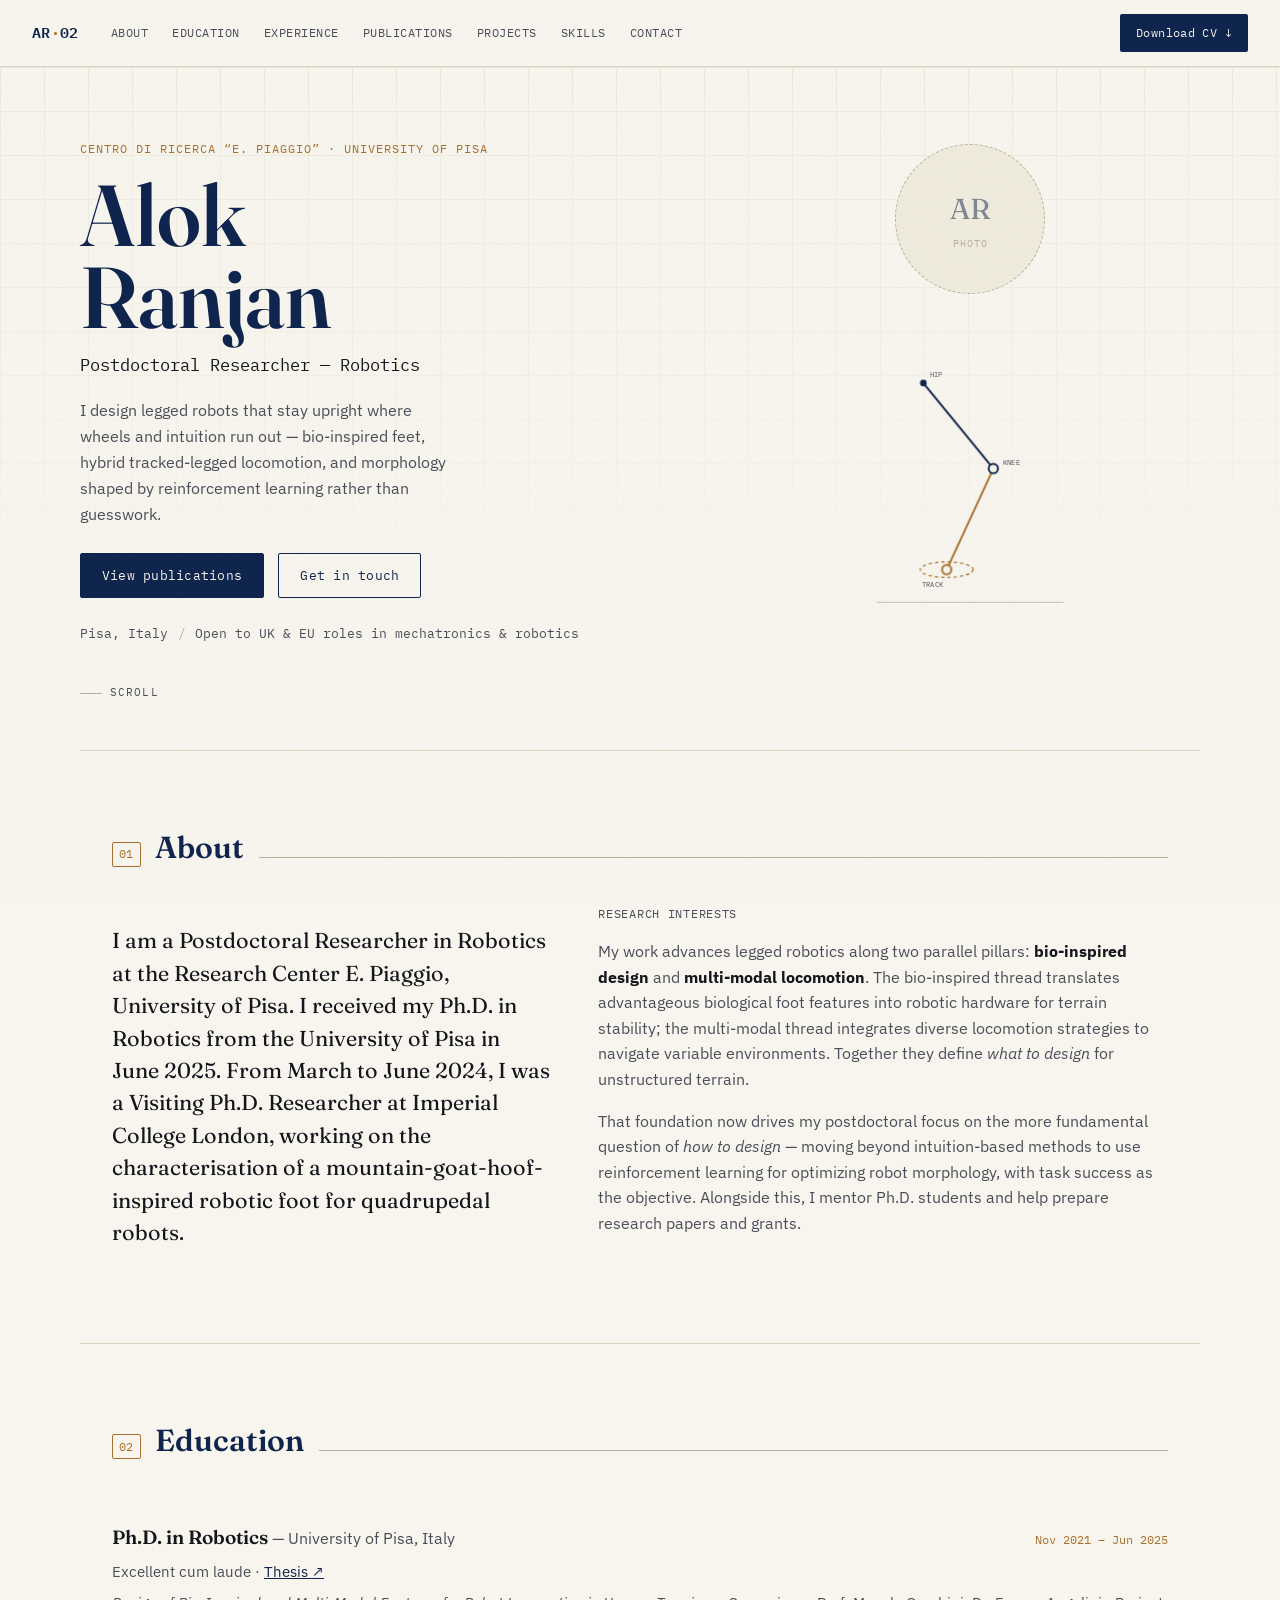
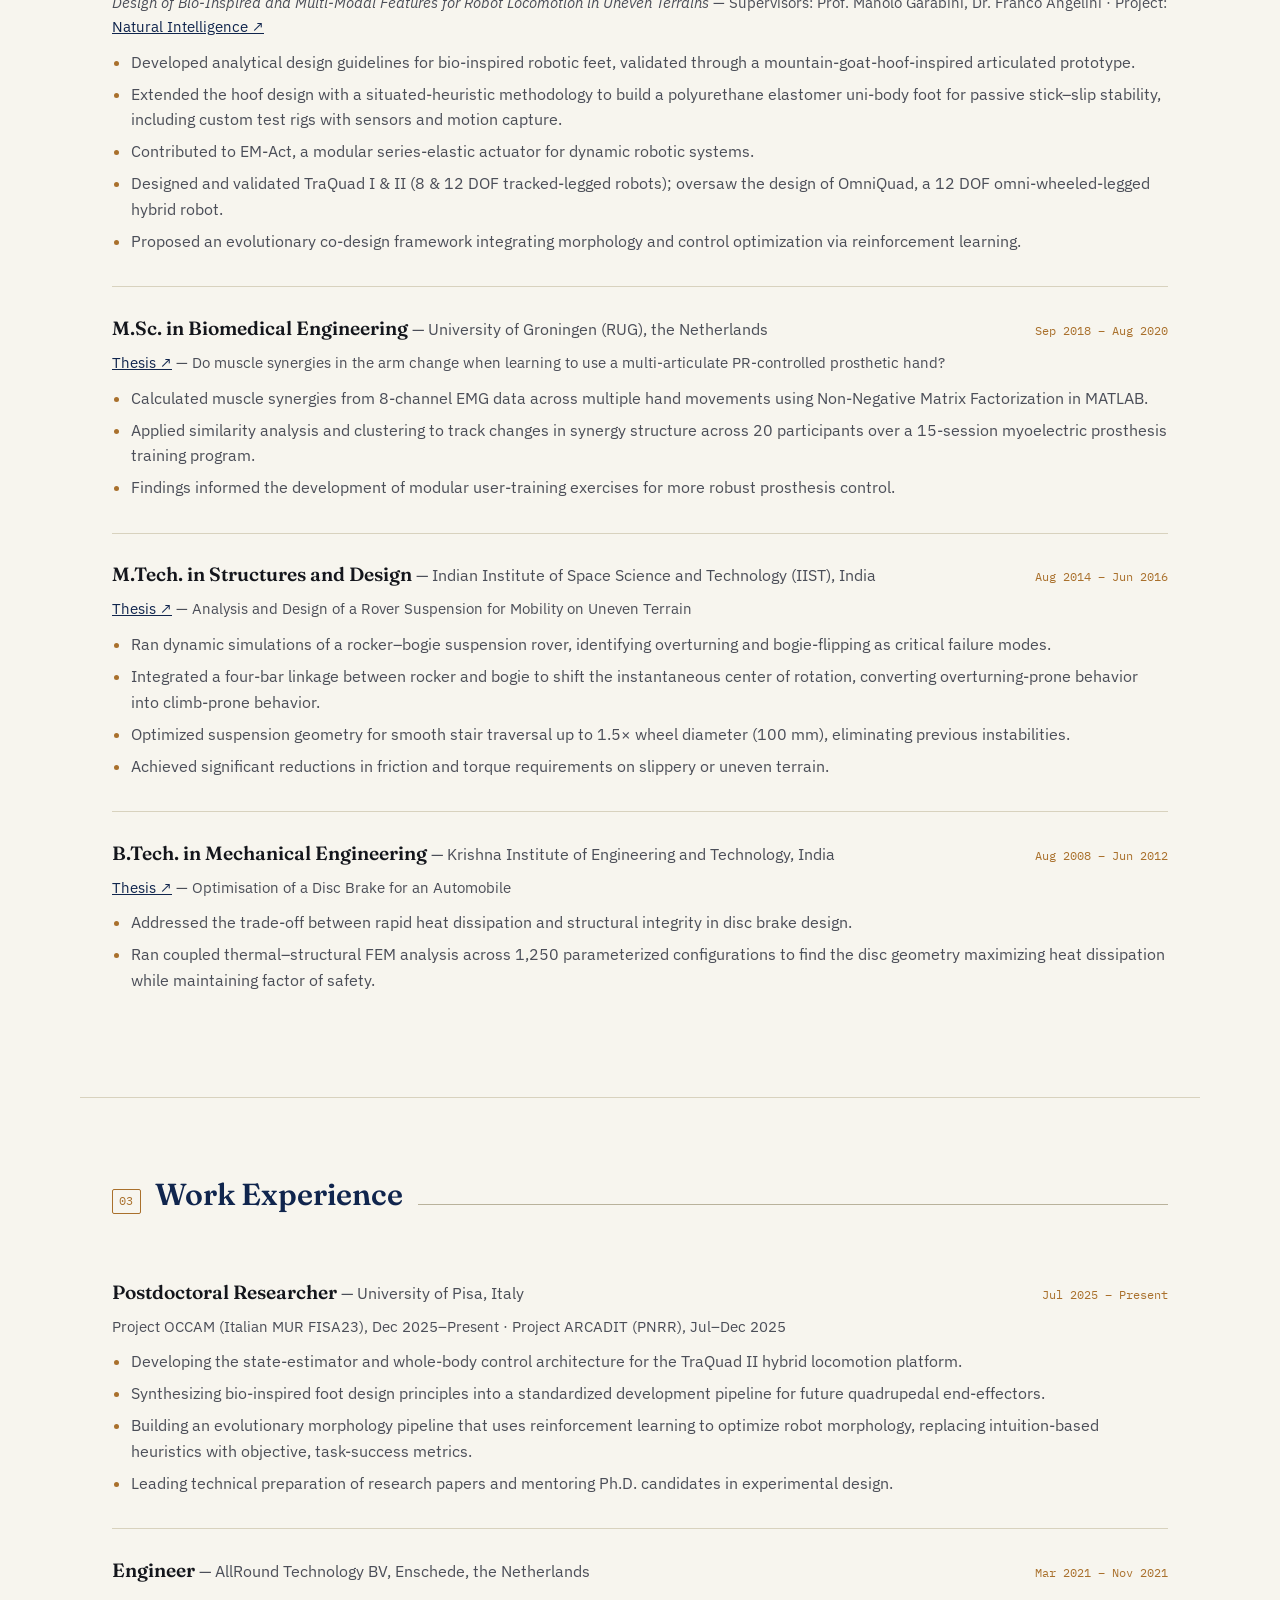
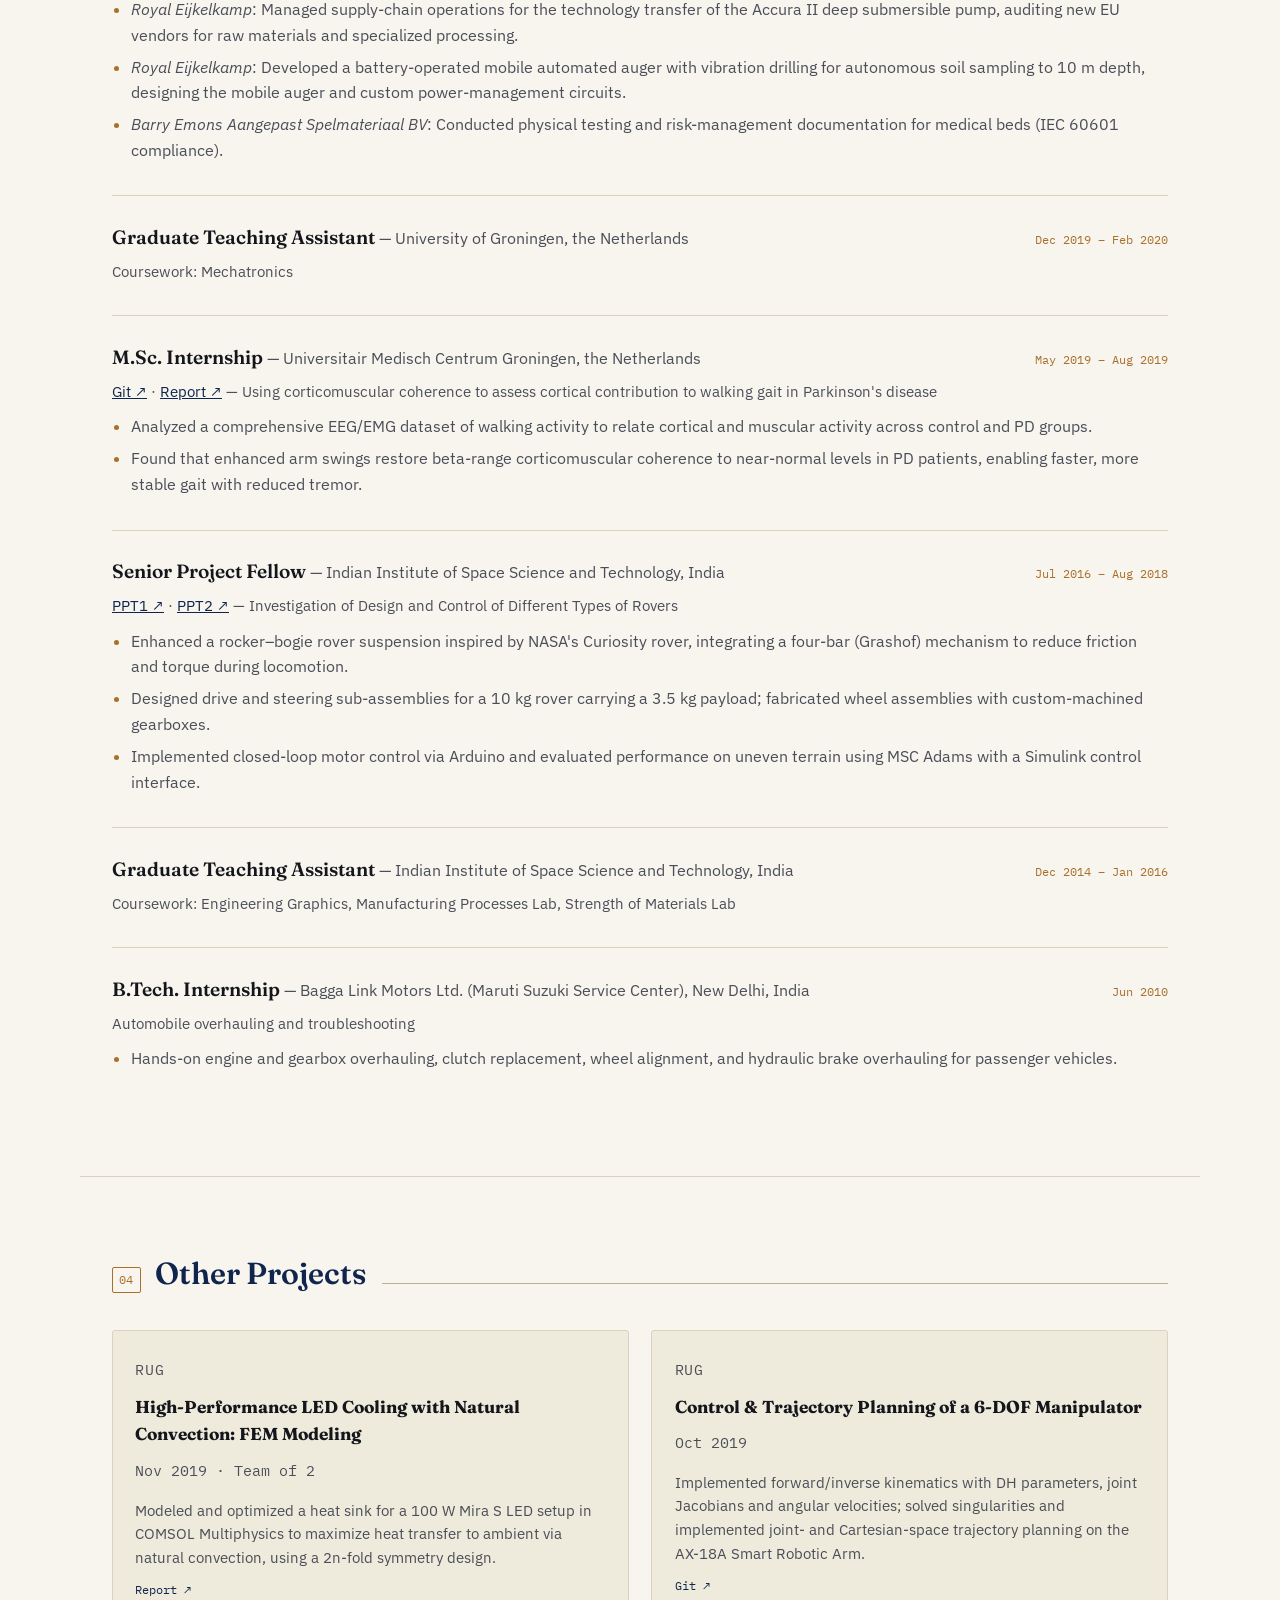
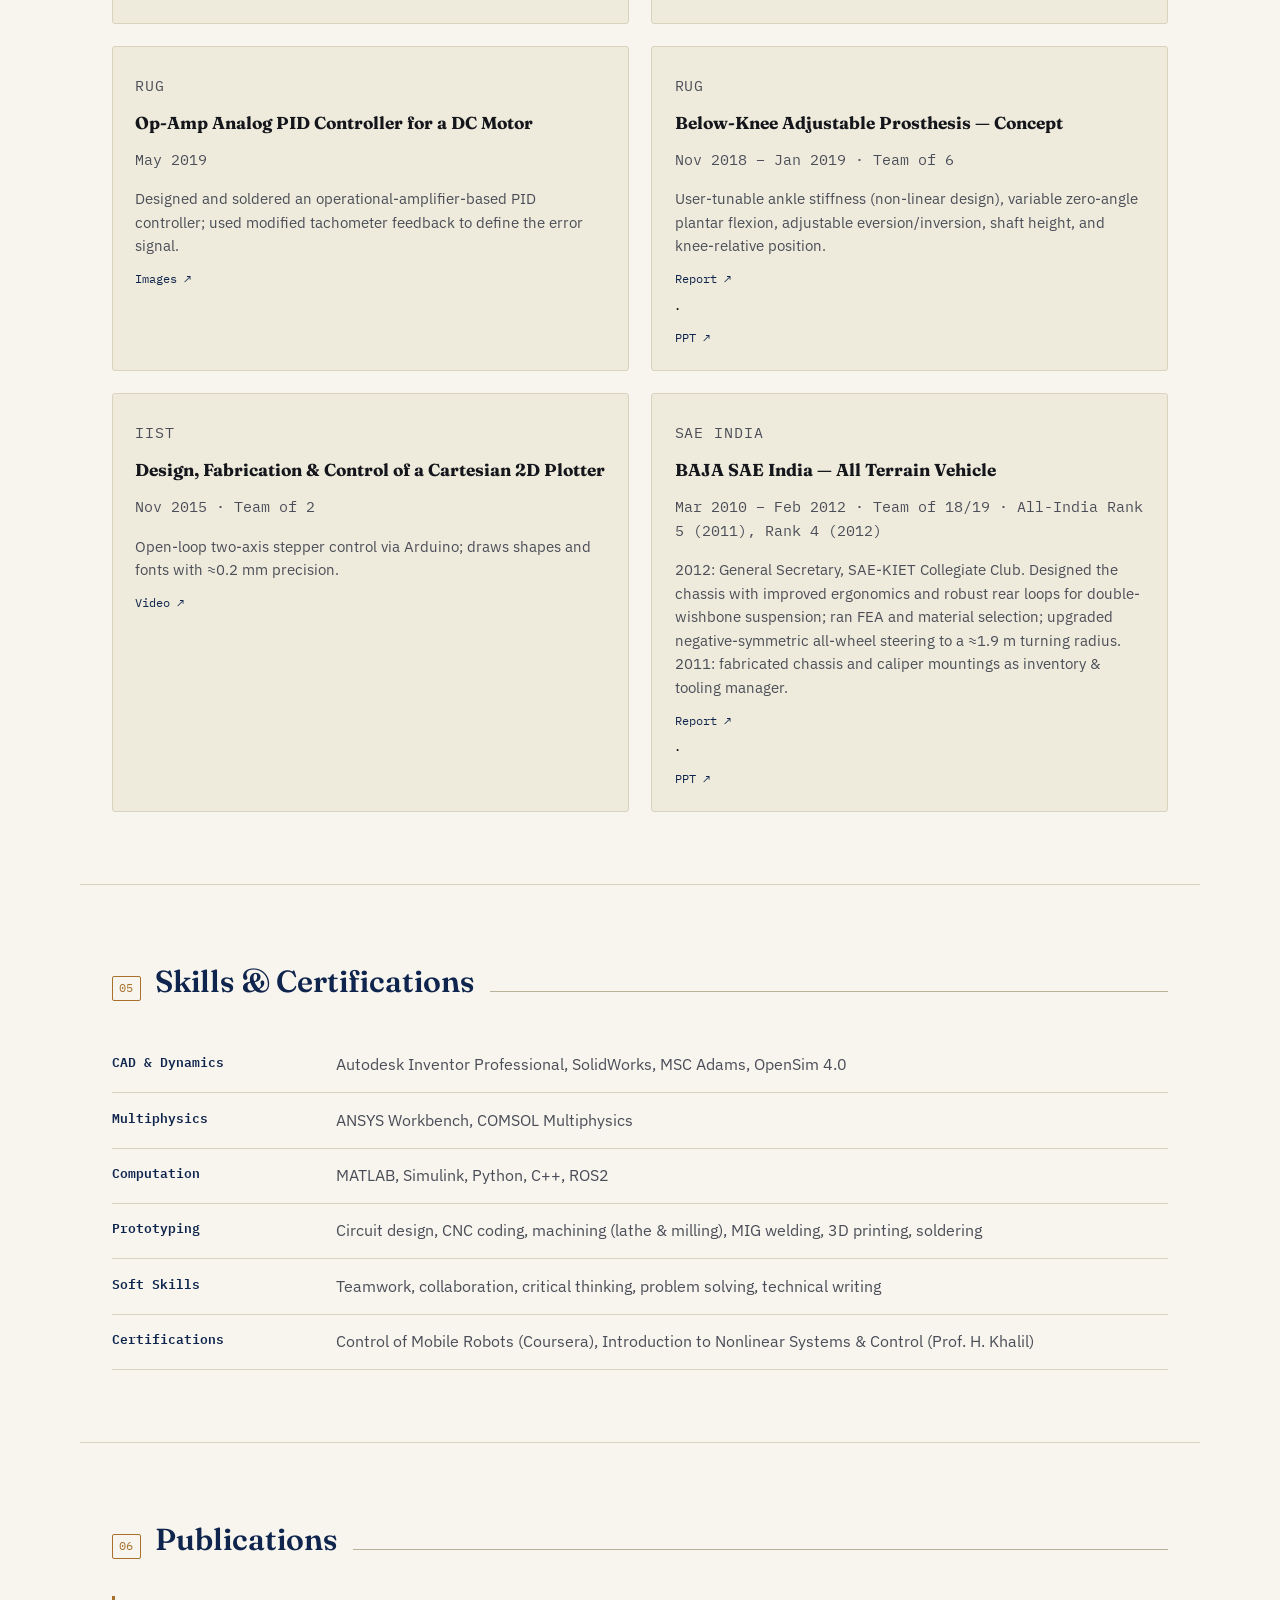
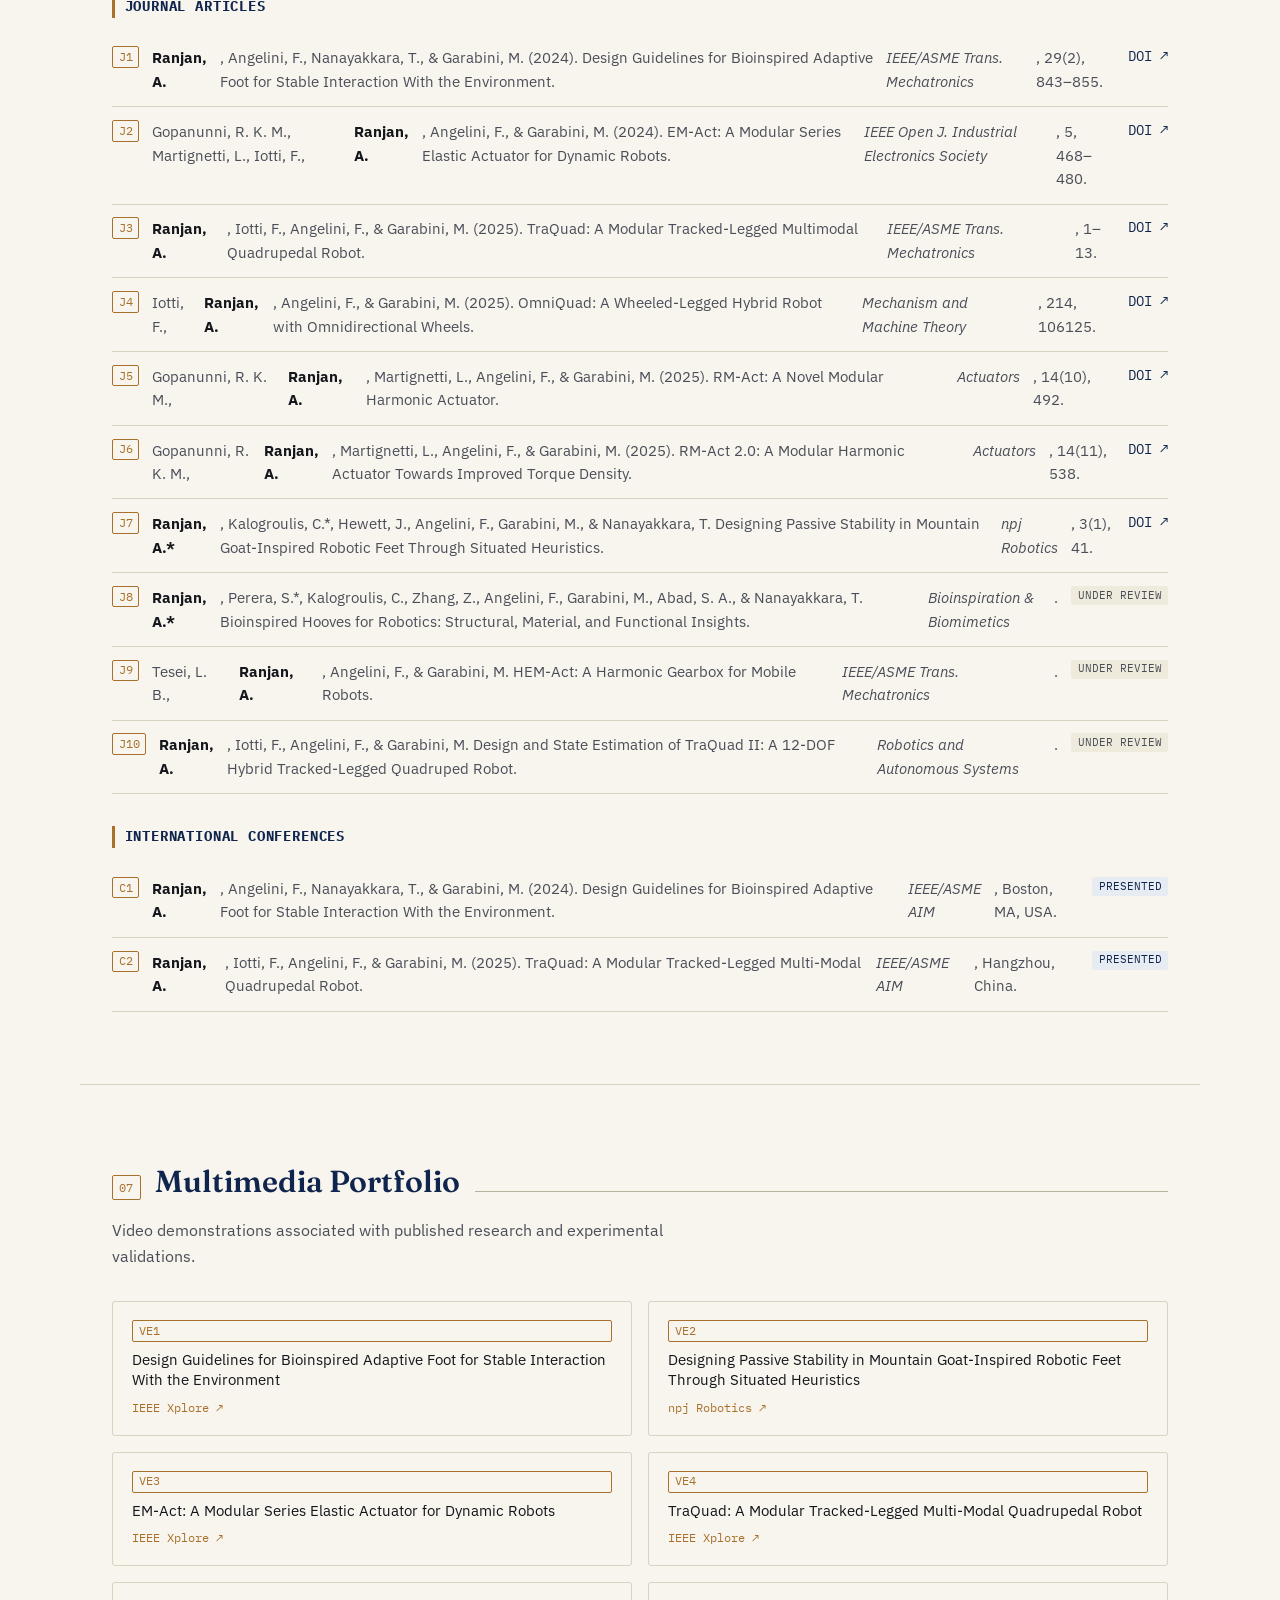
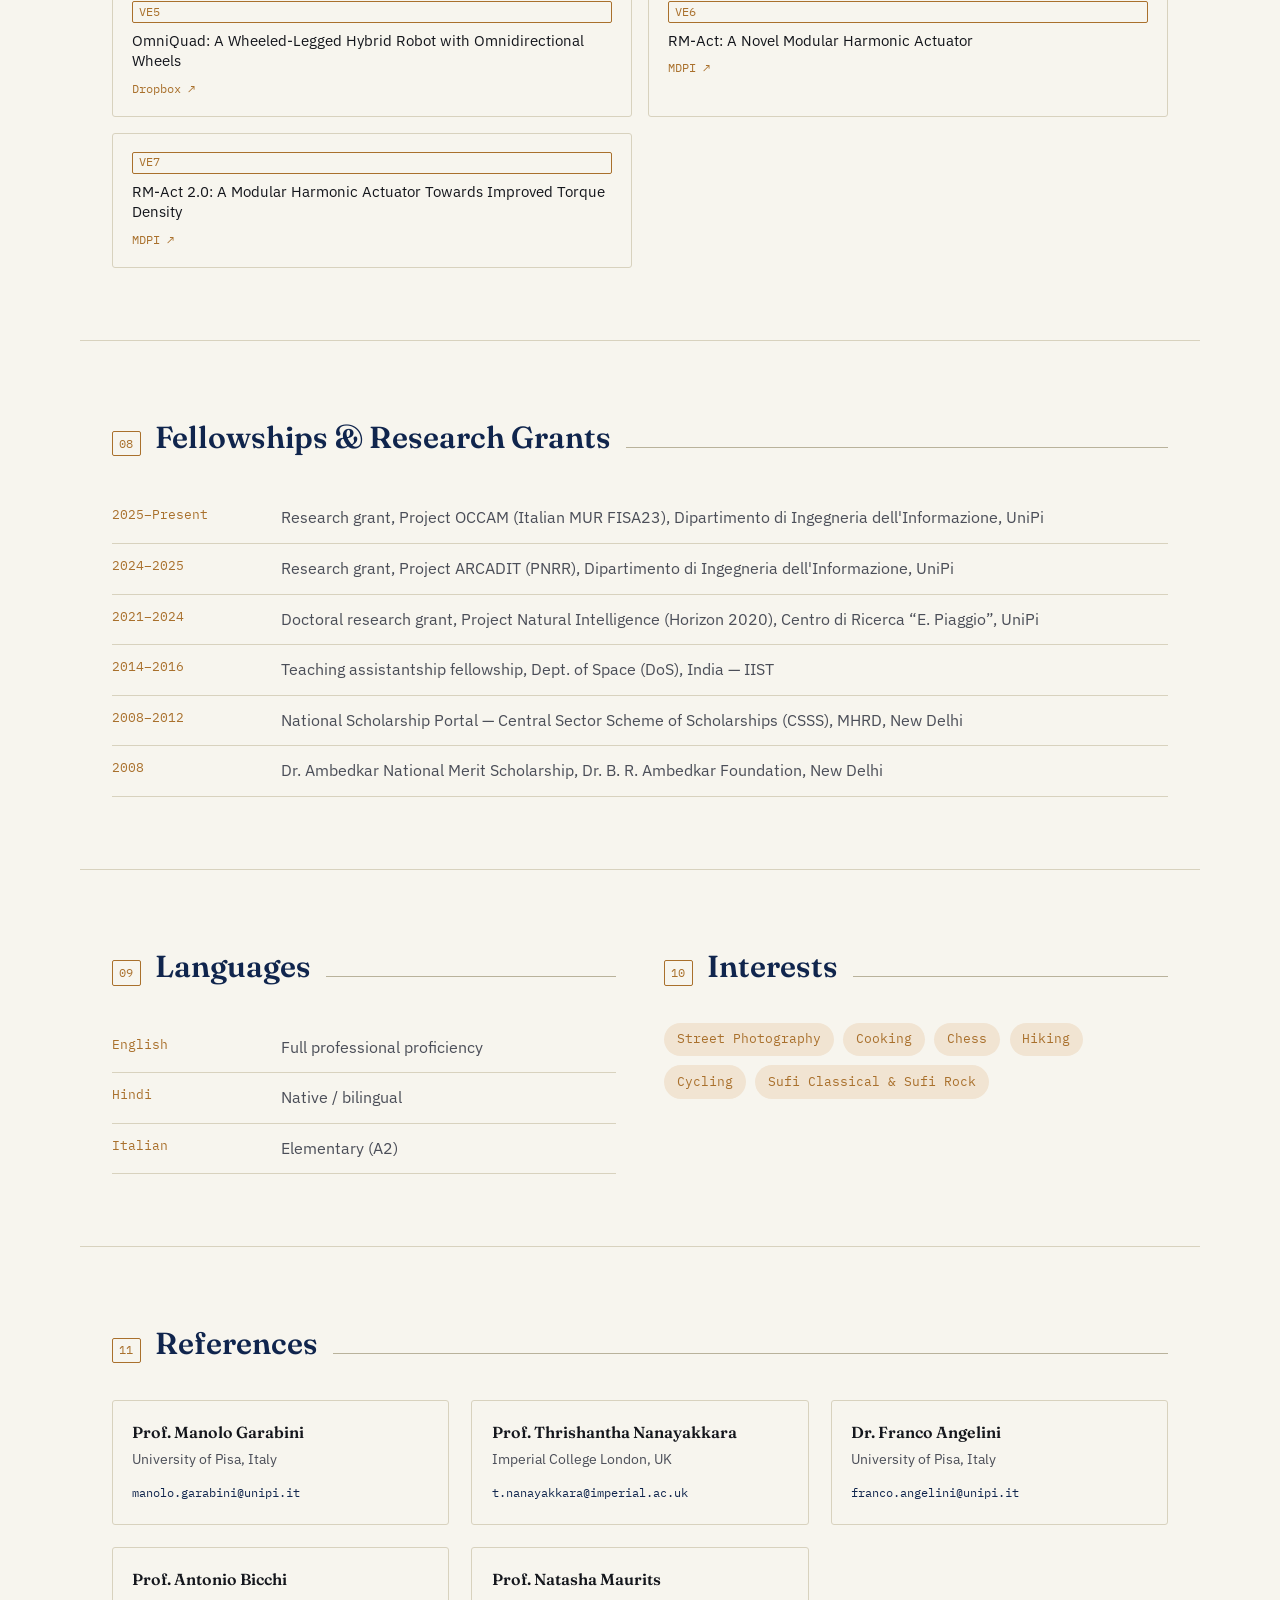
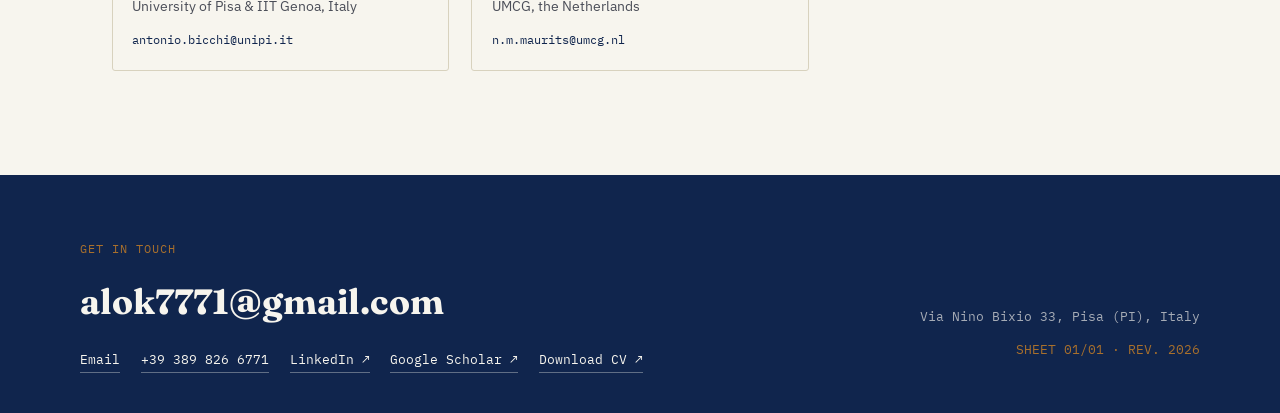
==== index.html @ 1ffb488b "Initial site" ====
<!DOCTYPE html>
<html lang="en">
<head>
<meta charset="UTF-8">
<meta name="viewport" content="width=device-width, initial-scale=1.0">
<title>Alok Ranjan — Robotics Researcher</title>
<meta name="description" content="Alok Ranjan — Postdoctoral Researcher in Robotics, Centro di Ricerca E. Piaggio, University of Pisa. Bio-inspired design, multi-modal locomotion, hybrid tracked-legged quadruped robots.">
<link rel="icon" href="data:,">
<link rel="preconnect" href="https://fonts.googleapis.com">
<link rel="preconnect" href="https://fonts.gstatic.com" crossorigin>
<link href="https://fonts.googleapis.com/css2?family=Fraunces:opsz,wght@9..144,400;9..144,500;9..144,600;9..144,700&family=IBM+Plex+Mono:wght@400;500;600&family=IBM+Plex+Sans:wght@400;500;600&display=swap" rel="stylesheet">
<link rel="stylesheet" href="style.css">
</head>
<body>

<div class="grain" aria-hidden="true"></div>

<header class="topbar">
  <a href="#top" class="mark">AR<span class="mark-dot">·</span>02</a>
  <nav class="topnav">
    <a href="#about">About</a>
    <a href="#education">Education</a>
    <a href="#experience">Experience</a>
    <a href="#publications">Publications</a>
    <a href="#projects">Projects</a>
    <a href="#skills">Skills</a>
    <a href="#contact">Contact</a>
  </nav>
  <a class="cv-btn" href="assets/Alok_Ranjan_CV.pdf" target="_blank" rel="noopener">Download CV ↓</a>
  <button class="nav-toggle" aria-label="Open menu" aria-expanded="false">
    <span></span><span></span><span></span>
  </button>
</header>

<main id="top">

  <!-- ============ HERO ============ -->
  <section class="hero" id="hero">
    <div class="hero-grid" aria-hidden="true"></div>
    <div class="hero-inner">
      <div class="hero-left">
        <p class="eyebrow">Centro di Ricerca &ldquo;E. Piaggio&rdquo; &middot; University of Pisa</p>
        <h1 class="hero-name">Alok<br>Ranjan</h1>
        <p class="hero-role">Postdoctoral Researcher — Robotics</p>
        <p class="hero-tagline">I design legged robots that stay upright where wheels and intuition run out — bio-inspired feet, hybrid tracked-legged locomotion, and morphology shaped by reinforcement learning rather than guesswork.</p>
        <div class="hero-actions">
          <a href="#publications" class="btn btn-primary">View publications</a>
          <a href="#contact" class="btn btn-ghost">Get in touch</a>
        </div>
        <div class="hero-meta">
          <span>Pisa, Italy</span>
          <span class="dot">/</span>
          <span>Open to UK &amp; EU roles in mechatronics &amp; robotics</span>
        </div>
      </div>
      <div class="hero-right">
        <div class="photo-slot" aria-hidden="true">
          <span>AR</span>
          <p>photo</p>
        </div>
        <svg class="linkage" viewBox="0 0 360 420" fill="none" xmlns="http://www.w3.org/2000/svg" aria-hidden="true">
          <circle cx="120" cy="90" r="3" class="joint joint-fixed"/>
          <line x1="120" y1="90" x2="210" y2="200" class="link link-a"/>
          <line x1="210" y1="200" x2="150" y2="330" class="link link-b"/>
          <circle cx="210" cy="200" r="6" class="joint"/>
          <circle cx="150" cy="330" r="6" class="joint joint-foot"/>
          <ellipse cx="150" cy="330" rx="34" ry="10" class="track"/>
          <path d="M60 372 H300" class="ground"/>
          <text x="128" y="82" class="label">HIP</text>
          <text x="222" y="196" class="label">KNEE</text>
          <text x="118" y="352" class="label">TRACK</text>
        </svg>
      </div>
    </div>
    <div class="scroll-cue" aria-hidden="true"><span></span>scroll</div>
  </section>

  <!-- ============ ABOUT ============ -->
  <section class="section" id="about">
    <div class="section-head">
      <span class="sheet-no">01</span>
      <h2>About</h2>
      <span class="rule"></span>
    </div>
    <div class="about-grid">
      <div class="about-body">
        <p>I am a Postdoctoral Researcher in Robotics at the Research Center E. Piaggio, University of Pisa. I received my Ph.D. in Robotics from the University of Pisa in June 2025. From March to June 2024, I was a Visiting Ph.D. Researcher at Imperial College London, working on the characterisation of a mountain-goat-hoof-inspired robotic foot for quadrupedal robots.</p>
      </div>
      <div class="about-side">
        <p class="side-label">Research interests</p>
        <p>My work advances legged robotics along two parallel pillars: <strong>bio-inspired design</strong> and <strong>multi-modal locomotion</strong>. The bio-inspired thread translates advantageous biological foot features into robotic hardware for terrain stability; the multi-modal thread integrates diverse locomotion strategies to navigate variable environments. Together they define <em>what to design</em> for unstructured terrain.</p>
        <p>That foundation now drives my postdoctoral focus on the more fundamental question of <em>how to design</em> — moving beyond intuition-based methods to use reinforcement learning for optimizing robot morphology, with task success as the objective. Alongside this, I mentor Ph.D. students and help prepare research papers and grants.</p>
      </div>
    </div>
  </section>

  <!-- ============ EDUCATION ============ -->
  <section class="section" id="education">
    <div class="section-head">
      <span class="sheet-no">02</span>
      <h2>Education</h2>
      <span class="rule"></span>
    </div>

    <article class="entry">
      <div class="entry-head">
        <h3>Ph.D. in Robotics <span class="entry-org">— University of Pisa, Italy</span></h3>
        <span class="entry-date">Nov 2021 – Jun 2025</span>
      </div>
      <p class="entry-sub">Excellent cum laude &middot; <a href="https://www.dropbox.com/scl/fi/fpci98c4rzkmdxgavr939/PhD-Thesis-Alok-Ranjan.pdf?rlkey=uxiivkfymqkshlapdg8w5m2bu&dl=0" target="_blank" rel="noopener">Thesis ↗</a></p>
      <p class="entry-sub"><em>Design of Bio-Inspired and Multi-Modal Features for Robot Locomotion in Uneven Terrains</em> — Supervisors: Prof. Manolo Garabini, Dr. Franco Angelini &middot; Project: <a href="https://cordis.europa.eu/project/id/101016970" target="_blank" rel="noopener">Natural Intelligence ↗</a></p>
      <ul>
        <li>Developed analytical design guidelines for bio-inspired robotic feet, validated through a mountain-goat-hoof-inspired articulated prototype.</li>
        <li>Extended the hoof design with a situated-heuristic methodology to build a polyurethane elastomer uni-body foot for passive stick–slip stability, including custom test rigs with sensors and motion capture.</li>
        <li>Contributed to EM-Act, a modular series-elastic actuator for dynamic robotic systems.</li>
        <li>Designed and validated TraQuad I &amp; II (8 &amp; 12 DOF tracked-legged robots); oversaw the design of OmniQuad, a 12 DOF omni-wheeled-legged hybrid robot.</li>
        <li>Proposed an evolutionary co-design framework integrating morphology and control optimization via reinforcement learning.</li>
      </ul>
    </article>

    <article class="entry">
      <div class="entry-head">
        <h3>M.Sc. in Biomedical Engineering <span class="entry-org">— University of Groningen (RUG), the Netherlands</span></h3>
        <span class="entry-date">Sep 2018 – Aug 2020</span>
      </div>
      <p class="entry-sub"><a href="https://drive.google.com/file/d/1MQAh5VqWef0ALs_HWWHFLjNgR3Iv7Dcz/view?usp=sharing" target="_blank" rel="noopener">Thesis ↗</a> — Do muscle synergies in the arm change when learning to use a multi-articulate PR-controlled prosthetic hand?</p>
      <ul>
        <li>Calculated muscle synergies from 8-channel EMG data across multiple hand movements using Non-Negative Matrix Factorization in MATLAB.</li>
        <li>Applied similarity analysis and clustering to track changes in synergy structure across 20 participants over a 15-session myoelectric prosthesis training program.</li>
        <li>Findings informed the development of modular user-training exercises for more robust prosthesis control.</li>
      </ul>
    </article>

    <article class="entry">
      <div class="entry-head">
        <h3>M.Tech. in Structures and Design <span class="entry-org">— Indian Institute of Space Science and Technology (IIST), India</span></h3>
        <span class="entry-date">Aug 2014 – Jun 2016</span>
      </div>
      <p class="entry-sub"><a href="https://drive.google.com/file/d/1jLBPFFimk11oY--WWY9sXuNcFRGfVsVQ/view?usp=drive_link" target="_blank" rel="noopener">Thesis ↗</a> — Analysis and Design of a Rover Suspension for Mobility on Uneven Terrain</p>
      <ul>
        <li>Ran dynamic simulations of a rocker–bogie suspension rover, identifying overturning and bogie-flipping as critical failure modes.</li>
        <li>Integrated a four-bar linkage between rocker and bogie to shift the instantaneous center of rotation, converting overturning-prone behavior into climb-prone behavior.</li>
        <li>Optimized suspension geometry for smooth stair traversal up to 1.5&times; wheel diameter (100 mm), eliminating previous instabilities.</li>
        <li>Achieved significant reductions in friction and torque requirements on slippery or uneven terrain.</li>
      </ul>
    </article>

    <article class="entry">
      <div class="entry-head">
        <h3>B.Tech. in Mechanical Engineering <span class="entry-org">— Krishna Institute of Engineering and Technology, India</span></h3>
        <span class="entry-date">Aug 2008 – Jun 2012</span>
      </div>
      <p class="entry-sub"><a href="https://drive.google.com/file/d/1W4mVsQ1tIGS1fpsfde_7ja_dyXBzAk9k/view?usp=sharing" target="_blank" rel="noopener">Thesis ↗</a> — Optimisation of a Disc Brake for an Automobile</p>
      <ul>
        <li>Addressed the trade-off between rapid heat dissipation and structural integrity in disc brake design.</li>
        <li>Ran coupled thermal–structural FEM analysis across 1,250 parameterized configurations to find the disc geometry maximizing heat dissipation while maintaining factor of safety.</li>
      </ul>
    </article>
  </section>

  <!-- ============ EXPERIENCE ============ -->
  <section class="section" id="experience">
    <div class="section-head">
      <span class="sheet-no">03</span>
      <h2>Work Experience</h2>
      <span class="rule"></span>
    </div>

    <article class="entry">
      <div class="entry-head">
        <h3>Postdoctoral Researcher <span class="entry-org">— University of Pisa, Italy</span></h3>
        <span class="entry-date">Jul 2025 – Present</span>
      </div>
      <p class="entry-sub">Project OCCAM (Italian MUR FISA23), Dec 2025–Present &middot; Project ARCADIT (PNRR), Jul–Dec 2025</p>
      <ul>
        <li>Developing the state-estimator and whole-body control architecture for the TraQuad II hybrid locomotion platform.</li>
        <li>Synthesizing bio-inspired foot design principles into a standardized development pipeline for future quadrupedal end-effectors.</li>
        <li>Building an evolutionary morphology pipeline that uses reinforcement learning to optimize robot morphology, replacing intuition-based heuristics with objective, task-success metrics.</li>
        <li>Leading technical preparation of research papers and mentoring Ph.D. candidates in experimental design.</li>
      </ul>
    </article>

    <article class="entry">
      <div class="entry-head">
        <h3>Engineer <span class="entry-org">— AllRound Technology BV, Enschede, the Netherlands</span></h3>
        <span class="entry-date">Mar 2021 – Nov 2021</span>
      </div>
      <ul>
        <li><em>Royal Eijkelkamp</em>: Managed supply-chain operations for the technology transfer of the Accura&nbsp;II deep submersible pump, auditing new EU vendors for raw materials and specialized processing.</li>
        <li><em>Royal Eijkelkamp</em>: Developed a battery-operated mobile automated auger with vibration drilling for autonomous soil sampling to 10 m depth, designing the mobile auger and custom power-management circuits.</li>
        <li><em>Barry Emons Aangepast Spelmateriaal BV</em>: Conducted physical testing and risk-management documentation for medical beds (IEC&nbsp;60601 compliance).</li>
      </ul>
    </article>

    <article class="entry">
      <div class="entry-head">
        <h3>Graduate Teaching Assistant <span class="entry-org">— University of Groningen, the Netherlands</span></h3>
        <span class="entry-date">Dec 2019 – Feb 2020</span>
      </div>
      <p class="entry-sub">Coursework: Mechatronics</p>
    </article>

    <article class="entry">
      <div class="entry-head">
        <h3>M.Sc. Internship <span class="entry-org">— Universitair Medisch Centrum Groningen, the Netherlands</span></h3>
        <span class="entry-date">May 2019 – Aug 2019</span>
      </div>
      <p class="entry-sub"><a href="https://github.com/alok7771/Corticomuscular-coherence" target="_blank" rel="noopener">Git ↗</a> &middot; <a href="https://drive.google.com/file/d/1mpq5yMk58Gkp6Am8rO2JHKkkxS0OiHLD/view?usp=sharing" target="_blank" rel="noopener">Report ↗</a> — Using corticomuscular coherence to assess cortical contribution to walking gait in Parkinson's disease</p>
      <ul>
        <li>Analyzed a comprehensive EEG/EMG dataset of walking activity to relate cortical and muscular activity across control and PD groups.</li>
        <li>Found that enhanced arm swings restore beta-range corticomuscular coherence to near-normal levels in PD patients, enabling faster, more stable gait with reduced tremor.</li>
      </ul>
    </article>

    <article class="entry">
      <div class="entry-head">
        <h3>Senior Project Fellow <span class="entry-org">— Indian Institute of Space Science and Technology, India</span></h3>
        <span class="entry-date">Jul 2016 – Aug 2018</span>
      </div>
      <p class="entry-sub"><a href="https://drive.google.com/file/d/1cM2qNu8njKQtHyni7JIBJBmv3SkuMWad/view" target="_blank" rel="noopener">PPT1 ↗</a> &middot; <a href="https://drive.google.com/file/d/1NMKsUUokU1ZSJqHYCrTjTQBJeUrF0GiI/view?usp=drive_link" target="_blank" rel="noopener">PPT2 ↗</a> — Investigation of Design and Control of Different Types of Rovers</p>
      <ul>
        <li>Enhanced a rocker–bogie rover suspension inspired by NASA's Curiosity rover, integrating a four-bar (Grashof) mechanism to reduce friction and torque during locomotion.</li>
        <li>Designed drive and steering sub-assemblies for a 10 kg rover carrying a 3.5 kg payload; fabricated wheel assemblies with custom-machined gearboxes.</li>
        <li>Implemented closed-loop motor control via Arduino and evaluated performance on uneven terrain using MSC Adams with a Simulink control interface.</li>
      </ul>
    </article>

    <article class="entry">
      <div class="entry-head">
        <h3>Graduate Teaching Assistant <span class="entry-org">— Indian Institute of Space Science and Technology, India</span></h3>
        <span class="entry-date">Dec 2014 – Jan 2016</span>
      </div>
      <p class="entry-sub">Coursework: Engineering Graphics, Manufacturing Processes Lab, Strength of Materials Lab</p>
    </article>

    <article class="entry">
      <div class="entry-head">
        <h3>B.Tech. Internship <span class="entry-org">— Bagga Link Motors Ltd. (Maruti Suzuki Service Center), New Delhi, India</span></h3>
        <span class="entry-date">Jun 2010</span>
      </div>
      <p class="entry-sub">Automobile overhauling and troubleshooting</p>
      <ul>
        <li>Hands-on engine and gearbox overhauling, clutch replacement, wheel alignment, and hydraulic brake overhauling for passenger vehicles.</li>
      </ul>
    </article>
  </section>

  <!-- ============ PROJECTS ============ -->
  <section class="section" id="projects">
    <div class="section-head">
      <span class="sheet-no">04</span>
      <h2>Other Projects</h2>
      <span class="rule"></span>
    </div>
    <div class="card-grid">

      <article class="card">
        <p class="card-org">RUG</p>
        <h3>High-Performance LED Cooling with Natural Convection: FEM Modeling</h3>
        <p class="card-date">Nov 2019 &middot; Team of 2</p>
        <p>Modeled and optimized a heat sink for a 100 W Mira S LED setup in COMSOL Multiphysics to maximize heat transfer to ambient via natural convection, using a 2n-fold symmetry design.</p>
        <a href="https://drive.google.com/file/d/1FW89sII1JADgIqywts-N3YyJaIwfzjEh/view" target="_blank" rel="noopener">Report ↗</a>
      </article>

      <article class="card">
        <p class="card-org">RUG</p>
        <h3>Control &amp; Trajectory Planning of a 6-DOF Manipulator</h3>
        <p class="card-date">Oct 2019</p>
        <p>Implemented forward/inverse kinematics with DH parameters, joint Jacobians and angular velocities; solved singularities and implemented joint- and Cartesian-space trajectory planning on the AX-18A Smart Robotic Arm.</p>
        <a href="https://github.com/alok7771/Manipulator-trajectory-planning" target="_blank" rel="noopener">Git ↗</a>
      </article>

      <article class="card">
        <p class="card-org">RUG</p>
        <h3>Op-Amp Analog PID Controller for a DC Motor</h3>
        <p class="card-date">May 2019</p>
        <p>Designed and soldered an operational-amplifier-based PID controller; used modified tachometer feedback to define the error signal.</p>
        <a href="https://drive.google.com/file/d/10AMi4JIgAU8MWqMeNBqkQiMkklkfEJrD/view?usp=sharing" target="_blank" rel="noopener">Images ↗</a>
      </article>

      <article class="card">
        <p class="card-org">RUG</p>
        <h3>Below-Knee Adjustable Prosthesis — Concept</h3>
        <p class="card-date">Nov 2018 – Jan 2019 &middot; Team of 6</p>
        <p>User-tunable ankle stiffness (non-linear design), variable zero-angle plantar flexion, adjustable eversion/inversion, shaft height, and knee-relative position.</p>
        <a href="https://drive.google.com/file/d/1HK3X8FigndI-MiFaZT6fZaoBi7EIEGp6/view?usp=sharing" target="_blank" rel="noopener">Report ↗</a> &middot; <a href="https://drive.google.com/file/d/1ie4fjb-B0CmEOUjUhcvCoLMMyFhFPowi/view?usp=sharing" target="_blank" rel="noopener">PPT ↗</a>
      </article>

      <article class="card">
        <p class="card-org">IIST</p>
        <h3>Design, Fabrication &amp; Control of a Cartesian 2D Plotter</h3>
        <p class="card-date">Nov 2015 &middot; Team of 2</p>
        <p>Open-loop two-axis stepper control via Arduino; draws shapes and fonts with &asymp;0.2 mm precision.</p>
        <a href="https://www.youtube.com/watch?v=F5RwtyWbJNI" target="_blank" rel="noopener">Video ↗</a>
      </article>

      <article class="card">
        <p class="card-org">SAE India</p>
        <h3>BAJA SAE India — All Terrain Vehicle</h3>
        <p class="card-date">Mar 2010 – Feb 2012 &middot; Team of 18/19 &middot; All-India Rank 5 (2011), Rank 4 (2012)</p>
        <p>2012: General Secretary, SAE-KIET Collegiate Club. Designed the chassis with improved ergonomics and robust rear loops for double-wishbone suspension; ran FEA and material selection; upgraded negative-symmetric all-wheel steering to a &asymp;1.9 m turning radius. 2011: fabricated chassis and caliper mountings as inventory &amp; tooling manager.</p>
        <a href="https://drive.google.com/file/d/1J6B4uTrOqwTK68hORoGNJioMpzB2ciVW/view?usp=sharing" target="_blank" rel="noopener">Report ↗</a> &middot; <a href="https://docs.google.com/presentation/d/1V9Lad44LLPuv2lDfLVrf7tr33xsUrmEI/edit?usp=drive_link" target="_blank" rel="noopener">PPT ↗</a>
      </article>

    </div>
  </section>

  <!-- ============ SKILLS ============ -->
  <section class="section" id="skills">
    <div class="section-head">
      <span class="sheet-no">05</span>
      <h2>Skills &amp; Certifications</h2>
      <span class="rule"></span>
    </div>
    <div class="skills-grid">
      <div class="skill-row"><span class="skill-label">CAD &amp; Dynamics</span><span class="skill-value">Autodesk Inventor Professional, SolidWorks, MSC Adams, OpenSim 4.0</span></div>
      <div class="skill-row"><span class="skill-label">Multiphysics</span><span class="skill-value">ANSYS Workbench, COMSOL Multiphysics</span></div>
      <div class="skill-row"><span class="skill-label">Computation</span><span class="skill-value">MATLAB, Simulink, Python, C++, ROS2</span></div>
      <div class="skill-row"><span class="skill-label">Prototyping</span><span class="skill-value">Circuit design, CNC coding, machining (lathe &amp; milling), MIG welding, 3D printing, soldering</span></div>
      <div class="skill-row"><span class="skill-label">Soft Skills</span><span class="skill-value">Teamwork, collaboration, critical thinking, problem solving, technical writing</span></div>
      <div class="skill-row"><span class="skill-label">Certifications</span><span class="skill-value">Control of Mobile Robots (Coursera), Introduction to Nonlinear Systems &amp; Control (Prof. H. Khalil)</span></div>
    </div>
  </section>

  <!-- ============ PUBLICATIONS ============ -->
  <section class="section" id="publications">
    <div class="section-head">
      <span class="sheet-no">06</span>
      <h2>Publications</h2>
      <span class="rule"></span>
    </div>

    <h3 class="sub-heading">Journal Articles</h3>
    <ol class="pub-list">
      <li><span class="pub-tag">J1</span> <strong>Ranjan, A.</strong>, Angelini, F., Nanayakkara, T., &amp; Garabini, M. (2024). Design Guidelines for Bioinspired Adaptive Foot for Stable Interaction With the Environment. <em>IEEE/ASME Trans. Mechatronics</em>, 29(2), 843–855. <a href="https://doi.org/10.1109/TMECH.2023.3326602" target="_blank" rel="noopener">DOI ↗</a></li>
      <li><span class="pub-tag">J2</span> Gopanunni, R. K. M., Martignetti, L., Iotti, F., <strong>Ranjan, A.</strong>, Angelini, F., &amp; Garabini, M. (2024). EM-Act: A Modular Series Elastic Actuator for Dynamic Robots. <em>IEEE Open J. Industrial Electronics Society</em>, 5, 468–480. <a href="https://doi.org/10.1109/OJIES.2024.3400052" target="_blank" rel="noopener">DOI ↗</a></li>
      <li><span class="pub-tag">J3</span> <strong>Ranjan, A.</strong>, Iotti, F., Angelini, F., &amp; Garabini, M. (2025). TraQuad: A Modular Tracked-Legged Multimodal Quadrupedal Robot. <em>IEEE/ASME Trans. Mechatronics</em>, 1–13. <a href="https://doi.org/10.1109/TMECH.2025.3560078" target="_blank" rel="noopener">DOI ↗</a></li>
      <li><span class="pub-tag">J4</span> Iotti, F., <strong>Ranjan, A.</strong>, Angelini, F., &amp; Garabini, M. (2025). OmniQuad: A Wheeled-Legged Hybrid Robot with Omnidirectional Wheels. <em>Mechanism and Machine Theory</em>, 214, 106125. <a href="https://doi.org/10.1016/j.mechmachtheory.2025.106125" target="_blank" rel="noopener">DOI ↗</a></li>
      <li><span class="pub-tag">J5</span> Gopanunni, R. K. M., <strong>Ranjan, A.</strong>, Martignetti, L., Angelini, F., &amp; Garabini, M. (2025). RM-Act: A Novel Modular Harmonic Actuator. <em>Actuators</em>, 14(10), 492. <a href="https://doi.org/10.3390/act14100492" target="_blank" rel="noopener">DOI ↗</a></li>
      <li><span class="pub-tag">J6</span> Gopanunni, R. K. M., <strong>Ranjan, A.</strong>, Martignetti, L., Angelini, F., &amp; Garabini, M. (2025). RM-Act 2.0: A Modular Harmonic Actuator Towards Improved Torque Density. <em>Actuators</em>, 14(11), 538. <a href="https://doi.org/10.3390/act14110538" target="_blank" rel="noopener">DOI ↗</a></li>
      <li><span class="pub-tag">J7</span> <strong>Ranjan, A.*</strong>, Kalogroulis, C.*, Hewett, J., Angelini, F., Garabini, M., &amp; Nanayakkara, T. Designing Passive Stability in Mountain Goat-Inspired Robotic Feet Through Situated Heuristics. <em>npj Robotics</em>, 3(1), 41. <a href="https://www.nature.com/articles/s44182-025-00061-0" target="_blank" rel="noopener">DOI ↗</a></li>
      <li><span class="pub-tag">J8</span> <strong>Ranjan, A.*</strong>, Perera, S.*, Kalogroulis, C., Zhang, Z., Angelini, F., Garabini, M., Abad, S. A., &amp; Nanayakkara, T. Bioinspired Hooves for Robotics: Structural, Material, and Functional Insights. <em>Bioinspiration &amp; Biomimetics</em>. <span class="status">under review</span></li>
      <li><span class="pub-tag">J9</span> Tesei, L. B., <strong>Ranjan, A.</strong>, Angelini, F., &amp; Garabini, M. HEM-Act: A Harmonic Gearbox for Mobile Robots. <em>IEEE/ASME Trans. Mechatronics</em>. <span class="status">under review</span></li>
      <li><span class="pub-tag">J10</span> <strong>Ranjan, A.</strong>, Iotti, F., Angelini, F., &amp; Garabini, M. Design and State Estimation of TraQuad II: A 12-DOF Hybrid Tracked-Legged Quadruped Robot. <em>Robotics and Autonomous Systems</em>. <span class="status">under review</span></li>
    </ol>

    <h3 class="sub-heading">International Conferences</h3>
    <ol class="pub-list pub-list-conf">
      <li><span class="pub-tag">C1</span> <strong>Ranjan, A.</strong>, Angelini, F., Nanayakkara, T., &amp; Garabini, M. (2024). Design Guidelines for Bioinspired Adaptive Foot for Stable Interaction With the Environment. <em>IEEE/ASME AIM</em>, Boston, MA, USA. <span class="status status-ok">presented</span></li>
      <li><span class="pub-tag">C2</span> <strong>Ranjan, A.</strong>, Iotti, F., Angelini, F., &amp; Garabini, M. (2025). TraQuad: A Modular Tracked-Legged Multi-Modal Quadrupedal Robot. <em>IEEE/ASME AIM</em>, Hangzhou, China. <span class="status status-ok">presented</span></li>
    </ol>
  </section>

  <!-- ============ MULTIMEDIA ============ -->
  <section class="section" id="multimedia">
    <div class="section-head">
      <span class="sheet-no">07</span>
      <h2>Multimedia Portfolio</h2>
      <span class="rule"></span>
    </div>
    <p class="section-intro">Video demonstrations associated with published research and experimental validations.</p>
    <div class="video-grid">
      <a class="video-card" href="https://ieeexplore.ieee.org/ielx7/3516/10504669/10308529/supp1-3326602.mp4?arnumber=10308529" target="_blank" rel="noopener"><span class="pub-tag">VE1</span><span>Design Guidelines for Bioinspired Adaptive Foot for Stable Interaction With the Environment</span><span class="video-src">IEEE Xplore ↗</span></a>
      <a class="video-card" href="https://static-content.springer.com/esm/art%3A10.1038%2Fs44182-025-00061-0/MediaObjects/44182_2025_61_MOESM2_ESM.mp4" target="_blank" rel="noopener"><span class="pub-tag">VE2</span><span>Designing Passive Stability in Mountain Goat-Inspired Robotic Feet Through Situated Heuristics</span><span class="video-src">npj Robotics ↗</span></a>
      <a class="video-card" href="https://ieeexplore.ieee.org/ielx7/8782706/10417853/10529546/supp1-3400052.mp4?arnumber=10529546" target="_blank" rel="noopener"><span class="pub-tag">VE3</span><span>EM-Act: A Modular Series Elastic Actuator for Dynamic Robots</span><span class="video-src">IEEE Xplore ↗</span></a>
      <a class="video-card" href="https://ieeexplore.ieee.org/ielx8/3516/11316904/10981853/supp1-3560078.mp4?arnumber=10981853" target="_blank" rel="noopener"><span class="pub-tag">VE4</span><span>TraQuad: A Modular Tracked-Legged Multi-Modal Quadrupedal Robot</span><span class="video-src">IEEE Xplore ↗</span></a>
      <a class="video-card" href="https://www.dropbox.com/scl/fi/le8i4hnlaj2x0qskwzeot/OmniQuad_pres_mechanics_comp.mp4?rlkey=tj8ualguib23m7id3yjgbgh87&st=e390zzla&dl=0" target="_blank" rel="noopener"><span class="pub-tag">VE5</span><span>OmniQuad: A Wheeled-Legged Hybrid Robot with Omnidirectional Wheels</span><span class="video-src">Dropbox ↗</span></a>
      <a class="video-card" href="https://www.mdpi.com/article/10.3390/act14100492/s1" target="_blank" rel="noopener"><span class="pub-tag">VE6</span><span>RM-Act: A Novel Modular Harmonic Actuator</span><span class="video-src">MDPI ↗</span></a>
      <a class="video-card" href="https://www.mdpi.com/article/10.3390/act14110538/s1" target="_blank" rel="noopener"><span class="pub-tag">VE7</span><span>RM-Act 2.0: A Modular Harmonic Actuator Towards Improved Torque Density</span><span class="video-src">MDPI ↗</span></a>
    </div>
  </section>

  <!-- ============ FELLOWSHIPS ============ -->
  <section class="section" id="fellowships">
    <div class="section-head">
      <span class="sheet-no">08</span>
      <h2>Fellowships &amp; Research Grants</h2>
      <span class="rule"></span>
    </div>
    <div class="table-list">
      <div class="table-row"><span class="table-date">2025–Present</span><span>Research grant, Project OCCAM (Italian MUR FISA23), Dipartimento di Ingegneria dell'Informazione, UniPi</span></div>
      <div class="table-row"><span class="table-date">2024–2025</span><span>Research grant, Project ARCADIT (PNRR), Dipartimento di Ingegneria dell'Informazione, UniPi</span></div>
      <div class="table-row"><span class="table-date">2021–2024</span><span>Doctoral research grant, Project Natural Intelligence (Horizon 2020), Centro di Ricerca &ldquo;E. Piaggio&rdquo;, UniPi</span></div>
      <div class="table-row"><span class="table-date">2014–2016</span><span>Teaching assistantship fellowship, Dept. of Space (DoS), India — IIST</span></div>
      <div class="table-row"><span class="table-date">2008–2012</span><span>National Scholarship Portal — Central Sector Scheme of Scholarships (CSSS), MHRD, New Delhi</span></div>
      <div class="table-row"><span class="table-date">2008</span><span>Dr. Ambedkar National Merit Scholarship, Dr. B. R. Ambedkar Foundation, New Delhi</span></div>
    </div>
  </section>

  <!-- ============ LANGUAGES & INTERESTS ============ -->
  <section class="section section-split" id="languages">
    <div class="split-col">
      <div class="section-head">
        <span class="sheet-no">09</span>
        <h2>Languages</h2>
        <span class="rule"></span>
      </div>
      <div class="table-list">
        <div class="table-row"><span class="table-date">English</span><span>Full professional proficiency</span></div>
        <div class="table-row"><span class="table-date">Hindi</span><span>Native / bilingual</span></div>
        <div class="table-row"><span class="table-date">Italian</span><span>Elementary (A2)</span></div>
      </div>
    </div>
    <div class="split-col">
      <div class="section-head">
        <span class="sheet-no">10</span>
        <h2>Interests</h2>
        <span class="rule"></span>
      </div>
      <div class="tag-list">
        <span>Street Photography</span><span>Cooking</span><span>Chess</span><span>Hiking</span><span>Cycling</span><span>Sufi Classical &amp; Sufi Rock</span>
      </div>
    </div>
  </section>

  <!-- ============ REFERENCES ============ -->
  <section class="section" id="references">
    <div class="section-head">
      <span class="sheet-no">11</span>
      <h2>References</h2>
      <span class="rule"></span>
    </div>
    <div class="ref-grid">
      <div class="ref-card">
        <p class="ref-name">Prof. Manolo Garabini</p>
        <p class="ref-org">University of Pisa, Italy</p>
        <a href="mailto:manolo.garabini@unipi.it">manolo.garabini@unipi.it</a>
      </div>
      <div class="ref-card">
        <p class="ref-name">Prof. Thrishantha Nanayakkara</p>
        <p class="ref-org">Imperial College London, UK</p>
        <a href="mailto:t.nanayakkara@imperial.ac.uk">t.nanayakkara@imperial.ac.uk</a>
      </div>
      <div class="ref-card">
        <p class="ref-name">Dr. Franco Angelini</p>
        <p class="ref-org">University of Pisa, Italy</p>
        <a href="mailto:franco.angelini@unipi.it">franco.angelini@unipi.it</a>
      </div>
      <div class="ref-card">
        <p class="ref-name">Prof. Antonio Bicchi</p>
        <p class="ref-org">University of Pisa &amp; IIT Genoa, Italy</p>
        <a href="mailto:antonio.bicchi@unipi.it">antonio.bicchi@unipi.it</a>
      </div>
      <div class="ref-card">
        <p class="ref-name">Prof. Natasha Maurits</p>
        <p class="ref-org">UMCG, the Netherlands</p>
        <a href="mailto:n.m.maurits@umcg.nl">n.m.maurits@umcg.nl</a>
      </div>
    </div>
  </section>

  <!-- ============ CONTACT / FOOTER ============ -->
  <footer class="footer" id="contact">
    <div class="footer-inner">
      <div class="footer-left">
        <p class="eyebrow">Get in touch</p>
        <h2>alok7771@gmail.com</h2>
        <div class="footer-links">
          <a href="mailto:alok7771@gmail.com">Email</a>
          <a href="tel:+393898266771">+39 389 826 6771</a>
          <a href="https://www.linkedin.com/in/alok7771" target="_blank" rel="noopener">LinkedIn ↗</a>
          <a href="https://scholar.google.com/citations?user=RCt2iOkAAAAJ&hl=en" target="_blank" rel="noopener">Google Scholar ↗</a>
          <a href="assets/Alok_Ranjan_CV.pdf" target="_blank" rel="noopener">Download CV ↗</a>
        </div>
      </div>
      <div class="footer-right">
        <p>Via Nino Bixio 33, Pisa (PI), Italy</p>
        <p class="sheet-stamp">SHEET 01/01 &middot; REV. 2026</p>
      </div>
    </div>
  </footer>

</main>
<script src="script.js" defer></script>
</body>
</html>
---- style.css ----
/* ============================================================
   Alok Ranjan — Portfolio
   Design system: "drafting sheet" — blueprint navy + brass on
   warm paper, mono annotations, serif headings.
   ============================================================ */

:root{
  --paper:      #F7F5EE;
  --paper-dim:  #EFEBDC;
  --ink:        #14161C;
  --ink-soft:   #4B4E58;
  --navy:       #10254D;
  --navy-soft:  #E7ECF3;
  --brass:      #A9702C;
  --brass-soft: #F1E4D2;
  --line:       #D8D2BE;
  --line-strong:#B9B29B;

  --font-display: 'Fraunces', Georgia, serif;
  --font-body: 'IBM Plex Sans', -apple-system, sans-serif;
  --font-mono: 'IBM Plex Mono', 'Courier New', monospace;

  --max: 1120px;
}

*{box-sizing:border-box;}
html{scroll-behavior:smooth;}
@media (prefers-reduced-motion: reduce){
  html{scroll-behavior:auto;}
  *{animation-duration:0.001ms !important; animation-iteration-count:1 !important; transition-duration:0.001ms !important;}
}

body{
  margin:0;
  background:var(--paper);
  color:var(--ink);
  font-family:var(--font-body);
  font-size:16px;
  line-height:1.6;
  -webkit-font-smoothing:antialiased;
}

a{ color:var(--navy); }
a:focus-visible, button:focus-visible{
  outline:2px solid var(--brass);
  outline-offset:3px;
}

.grain{
  position:fixed; inset:0; pointer-events:none; z-index:1000;
  opacity:0.035; mix-blend-mode:multiply;
  background-image:url("data:image/svg+xml,%3Csvg xmlns='http://www.w3.org/2000/svg' width='120' height='120'%3E%3Cfilter id='n'%3E%3CfeTurbulence type='fractalNoise' baseFrequency='0.9' numOctaves='2' stitchTiles='stitch'/%3E%3C/filter%3E%3Crect width='100%25' height='100%25' filter='url(%23n)'/%3E%3C/svg%3E");
}

/* ---------- Top bar ---------- */
.topbar{
  position:sticky; top:0; z-index:100;
  display:flex; align-items:center; gap:2rem;
  padding:0.9rem 2rem;
  background:rgba(247,245,238,0.88);
  backdrop-filter:blur(8px);
  border-bottom:1px solid var(--line);
}
.mark{
  font-family:var(--font-mono); font-weight:600; font-size:0.95rem;
  color:var(--navy); text-decoration:none; letter-spacing:0.02em;
}
.mark-dot{ color:var(--brass); }
.topnav{ display:flex; gap:1.5rem; margin-right:auto; flex-wrap:wrap; }
.topnav a{
  font-family:var(--font-mono); font-size:0.78rem; letter-spacing:0.04em;
  text-transform:uppercase; text-decoration:none; color:var(--ink-soft);
  padding:0.3rem 0; border-bottom:1px solid transparent;
  transition:color .15s, border-color .15s;
}
.topnav a:hover{ color:var(--navy); border-color:var(--brass); }
.cv-btn{
  font-family:var(--font-mono); font-size:0.78rem; letter-spacing:0.03em;
  text-decoration:none; color:var(--paper); background:var(--navy);
  padding:0.55rem 1rem; border-radius:2px; white-space:nowrap;
  transition:background .15s;
}
.cv-btn:hover{ background:var(--brass); }
.nav-toggle{ display:none; }

/* ---------- Hero ---------- */
.hero{
  position:relative; overflow:hidden;
  padding:4.5rem 2rem 3rem;
}
.hero-grid{
  position:absolute; inset:0;
  background-image:
    linear-gradient(var(--line) 1px, transparent 1px),
    linear-gradient(90deg, var(--line) 1px, transparent 1px);
  background-size:44px 44px;
  opacity:0.35;
  mask-image:linear-gradient(to bottom, black, transparent 90%);
}
.hero-inner{
  position:relative; max-width:var(--max); margin:0 auto;
  display:grid; grid-template-columns:1.2fr 0.9fr; gap:3rem;
  align-items:center;
}
.eyebrow{
  font-family:var(--font-mono); font-size:0.78rem; letter-spacing:0.08em;
  text-transform:uppercase; color:var(--brass); margin:0 0 0.9rem;
}
.hero-name{
  font-family:var(--font-display); font-weight:600;
  font-size:clamp(3.2rem, 7vw, 5.4rem); line-height:0.95;
  margin:0 0 0.9rem; color:var(--navy);
}
.hero-role{
  font-family:var(--font-mono); font-size:1.05rem; color:var(--ink);
  margin:0 0 1.1rem;
}
.hero-tagline{
  max-width:38ch; color:var(--ink-soft); font-size:1.02rem; margin:0 0 1.6rem;
}
.hero-actions{ display:flex; gap:0.9rem; margin-bottom:1.6rem; flex-wrap:wrap; }
.btn{
  font-family:var(--font-mono); font-size:0.82rem; letter-spacing:0.02em;
  text-decoration:none; padding:0.7rem 1.3rem; border-radius:2px;
  border:1px solid var(--navy); transition:all .15s;
}
.btn-primary{ background:var(--navy); color:var(--paper); }
.btn-primary:hover{ background:var(--brass); border-color:var(--brass); }
.btn-ghost{ background:transparent; color:var(--navy); }
.btn-ghost:hover{ background:var(--navy-soft); }
.hero-meta{
  font-family:var(--font-mono); font-size:0.8rem; color:var(--ink-soft);
  display:flex; gap:0.6rem; flex-wrap:wrap;
}
.hero-meta .dot{ color:var(--line-strong); }

.hero-right{ position:relative; display:flex; flex-direction:column; align-items:center; gap:1.2rem; }
.photo-slot{
  width:150px; height:150px; border-radius:50%;
  border:1.5px dashed var(--line-strong);
  display:flex; flex-direction:column; align-items:center; justify-content:center;
  gap:0.2rem; background:var(--paper-dim); color:var(--line-strong);
}
.photo-slot span{ font-family:var(--font-display); font-size:1.8rem; color:var(--navy); opacity:0.5; }
.photo-slot p{ margin:0; font-family:var(--font-mono); font-size:0.65rem; text-transform:uppercase; letter-spacing:0.08em; }

.linkage{ width:100%; max-width:280px; }
.link{ stroke:var(--navy); stroke-width:2.5; stroke-linecap:round; stroke-dasharray:260; stroke-dashoffset:260; animation:draw 1.4s ease forwards; }
.link-b{ animation-delay:0.35s; stroke:var(--brass); }
.joint{ fill:var(--paper); stroke:var(--navy); stroke-width:2.5; opacity:0; animation:pop .4s ease forwards; }
.joint-fixed{ fill:var(--navy); }
.joint-foot{ stroke:var(--brass); }
.track{ fill:none; stroke:var(--brass); stroke-width:1.6; stroke-dasharray:4 4; opacity:0; animation:pop .5s ease forwards; animation-delay:1s; }
.ground{ stroke:var(--line-strong); stroke-width:1; }
.label{ font-family:'IBM Plex Mono'; font-size:9px; fill:var(--ink-soft); letter-spacing:0.05em; opacity:0; animation:pop .4s ease forwards; animation-delay:1.2s; }
@keyframes draw{ to{ stroke-dashoffset:0; } }
@keyframes pop{ to{ opacity:1; } }

.scroll-cue{
  position:relative; max-width:var(--max); margin:2.5rem auto 0;
  font-family:var(--font-mono); font-size:0.7rem; letter-spacing:0.1em;
  text-transform:uppercase; color:var(--ink-soft); display:flex; align-items:center; gap:0.5rem;
}
.scroll-cue span{ width:22px; height:1px; background:var(--line-strong); display:inline-block; }

/* ---------- Sections ---------- */
.section{
  max-width:var(--max); margin:0 auto; padding:4.5rem 2rem;
  border-top:1px solid var(--line);
}
.section-head{ display:flex; align-items:baseline; gap:0.9rem; margin-bottom:2rem; }
.sheet-no{
  font-family:var(--font-mono); font-size:0.78rem; color:var(--brass);
  border:1px solid var(--brass); border-radius:2px; padding:0.1rem 0.4rem;
}
.section-head h2{
  font-family:var(--font-display); font-weight:600; font-size:1.9rem; color:var(--navy); margin:0;
}
.section-head .rule{ flex:1; height:1px; background:var(--line-strong); }
.section-intro{ color:var(--ink-soft); margin-top:-1.2rem; margin-bottom:2rem; max-width:62ch; }

/* About */
.about-grid{ display:grid; grid-template-columns:1fr 1.3fr; gap:3rem; }
.about-body p{ font-family:var(--font-display); font-size:1.35rem; line-height:1.5; color:var(--ink); }
.side-label{ font-family:var(--font-mono); font-size:0.75rem; text-transform:uppercase; letter-spacing:0.06em; color:var(--brass); margin-bottom:0.6rem; }
.about-side p{ margin-top:0; margin-bottom:1rem; color:var(--ink-soft); }
.about-side strong{ color:var(--ink); }

/* Entries (education/experience) */
.entry{ padding:1.6rem 0; border-bottom:1px solid var(--line); }
.entry:last-child{ border-bottom:none; }
.entry-head{ display:flex; justify-content:space-between; align-items:baseline; gap:1rem; flex-wrap:wrap; }
.entry-head h3{ font-family:var(--font-display); font-size:1.2rem; margin:0; color:var(--ink); font-weight:600; }
.entry-org{ font-family:var(--font-body); font-weight:400; color:var(--ink-soft); font-size:1rem; }
.entry-date{ font-family:var(--font-mono); font-size:0.78rem; color:var(--brass); white-space:nowrap; }
.entry-sub{ margin:0.4rem 0; color:var(--ink-soft); font-size:0.95rem; }
.entry ul{ margin:0.7rem 0 0; padding-left:1.2rem; }
.entry li{ margin-bottom:0.4rem; color:var(--ink-soft); }
.entry li::marker{ color:var(--brass); }

/* Projects cards */
.card-grid{ display:grid; grid-template-columns:repeat(2, 1fr); gap:1.4rem; }
.card{
  background:var(--paper-dim); border:1px solid var(--line); border-radius:3px;
  padding:1.4rem; display:flex; flex-direction:column; gap:0.4rem;
}
.card-org{ font-family:var(--font-mono); font-size:0.7rem; text-transform:uppercase; letter-spacing:0.06em; color:var(--brass); margin:0; }
.card h3{ font-family:var(--font-display); font-size:1.08rem; margin:0; color:var(--ink); }
.card-date{ font-family:var(--font-mono); font-size:0.75rem; color:var(--ink-soft); margin:0; }
.card p{ color:var(--ink-soft); font-size:0.92rem; margin:0.3rem 0; }
.card a{ font-family:var(--font-mono); font-size:0.78rem; text-decoration:none; }
.card a:hover{ text-decoration:underline; }

/* Skills */
.skills-grid{ display:flex; flex-direction:column; }
.skill-row{
  display:grid; grid-template-columns:200px 1fr; gap:1.5rem;
  padding:0.9rem 0; border-bottom:1px solid var(--line);
}
.skill-label{ font-family:var(--font-mono); font-size:0.82rem; color:var(--navy); font-weight:600; }
.skill-value{ color:var(--ink-soft); }

/* Publications */
.sub-heading{
  font-family:var(--font-mono); font-size:0.85rem; text-transform:uppercase;
  letter-spacing:0.06em; color:var(--navy); margin:2rem 0 1rem;
  border-left:3px solid var(--brass); padding-left:0.6rem;
}
.pub-list{ list-style:none; margin:0; padding:0; counter-reset:none; }
.pub-list li{
  display:flex; gap:0.8rem; padding:0.8rem 0; border-bottom:1px solid var(--line);
  color:var(--ink-soft); font-size:0.95rem; line-height:1.55;
}
.pub-tag{
  font-family:var(--font-mono); font-size:0.72rem; color:var(--brass);
  border:1px solid var(--brass); border-radius:2px; padding:0.05rem 0.35rem;
  height:fit-content; white-space:nowrap;
}
.pub-list a{ font-family:var(--font-mono); font-size:0.85rem; text-decoration:none; white-space:nowrap; }
.pub-list a:hover{ text-decoration:underline; }
.pub-list strong{ color:var(--ink); }
.status{
  font-family:var(--font-mono); font-size:0.7rem; text-transform:uppercase;
  color:var(--ink-soft); background:var(--paper-dim); border-radius:2px;
  padding:0.05rem 0.4rem; white-space:nowrap; height:fit-content;
}
.status-ok{ color:var(--navy); background:var(--navy-soft); }

/* Multimedia */
.video-grid{ display:grid; grid-template-columns:repeat(2, 1fr); gap:1rem; }
.video-card{
  display:flex; flex-direction:column; gap:0.5rem;
  padding:1.1rem 1.2rem; border:1px solid var(--line); border-radius:3px;
  text-decoration:none; color:var(--ink); transition:border-color .15s, background .15s;
}
.video-card:hover{ border-color:var(--brass); background:var(--paper-dim); }
.video-card span:nth-child(2){ font-size:0.92rem; line-height:1.4; }
.video-src{ font-family:var(--font-mono); font-size:0.72rem; color:var(--brass); }

/* Table lists (fellowships / languages) */
.table-list{ display:flex; flex-direction:column; }
.table-row{
  display:grid; grid-template-columns:150px 1fr; gap:1.2rem;
  padding:0.75rem 0; border-bottom:1px solid var(--line);
}
.table-date{ font-family:var(--font-mono); font-size:0.8rem; color:var(--brass); }
.table-row span:last-child{ color:var(--ink-soft); }

.section-split{ display:grid; grid-template-columns:1fr 1fr; gap:3rem; }
.tag-list{ display:flex; flex-wrap:wrap; gap:0.6rem; }
.tag-list span{
  font-family:var(--font-mono); font-size:0.8rem; padding:0.4rem 0.8rem;
  background:var(--brass-soft); color:var(--brass); border-radius:20px;
}

/* References */
.ref-grid{ display:grid; grid-template-columns:repeat(3, 1fr); gap:1.4rem; }
.ref-card{ padding:1.2rem; border:1px solid var(--line); border-radius:3px; }
.ref-name{ font-family:var(--font-display); font-weight:600; margin:0 0 0.2rem; color:var(--ink); }
.ref-org{ font-size:0.85rem; color:var(--ink-soft); margin:0 0 0.5rem; }
.ref-card a{ font-family:var(--font-mono); font-size:0.78rem; text-decoration:none; }
.ref-card a:hover{ text-decoration:underline; }

/* Footer */
.footer{ background:var(--navy); color:var(--paper); padding:4rem 2rem 2.5rem; margin-top:2rem; }
.footer-inner{
  max-width:var(--max); margin:0 auto; display:flex; justify-content:space-between;
  align-items:flex-end; gap:2rem; flex-wrap:wrap;
}
.footer-left .eyebrow{ color:var(--brass); }
.footer-left h2{ font-family:var(--font-display); font-size:2.2rem; margin:0 0 1.2rem; word-break:break-word; }
.footer-links{ display:flex; gap:1.3rem; flex-wrap:wrap; }
.footer-links a{
  font-family:var(--font-mono); font-size:0.82rem; color:var(--paper);
  text-decoration:none; border-bottom:1px solid rgba(247,245,238,0.35);
  padding-bottom:2px;
}
.footer-links a:hover{ border-color:var(--brass); color:var(--brass); }
.footer-right{ text-align:right; font-family:var(--font-mono); font-size:0.8rem; color:rgba(247,245,238,0.65); }
.sheet-stamp{ margin-top:0.6rem; color:var(--brass); }

/* ---------- Responsive ---------- */
@media (max-width:860px){
  .topnav{ display:none; }
  .nav-toggle{
    display:flex; flex-direction:column; gap:4px; background:none; border:none; cursor:pointer; padding:0.4rem;
  }
  .nav-toggle span{ width:20px; height:2px; background:var(--navy); }
  .hero-inner{ grid-template-columns:1fr; }
  .hero-right{ order:-1; }
  .about-grid{ grid-template-columns:1fr; gap:1.5rem; }
  .card-grid{ grid-template-columns:1fr; }
  .video-grid{ grid-template-columns:1fr; }
  .ref-grid{ grid-template-columns:1fr 1fr; }
  .section-split{ grid-template-columns:1fr; gap:2.5rem; }
  .skill-row, .table-row{ grid-template-columns:1fr; gap:0.3rem; }
}
@media (max-width:520px){
  .ref-grid{ grid-template-columns:1fr; }
  .hero-name{ font-size:2.6rem; }
  .footer-inner{ flex-direction:column; align-items:flex-start; }
  .footer-right{ text-align:left; }
}
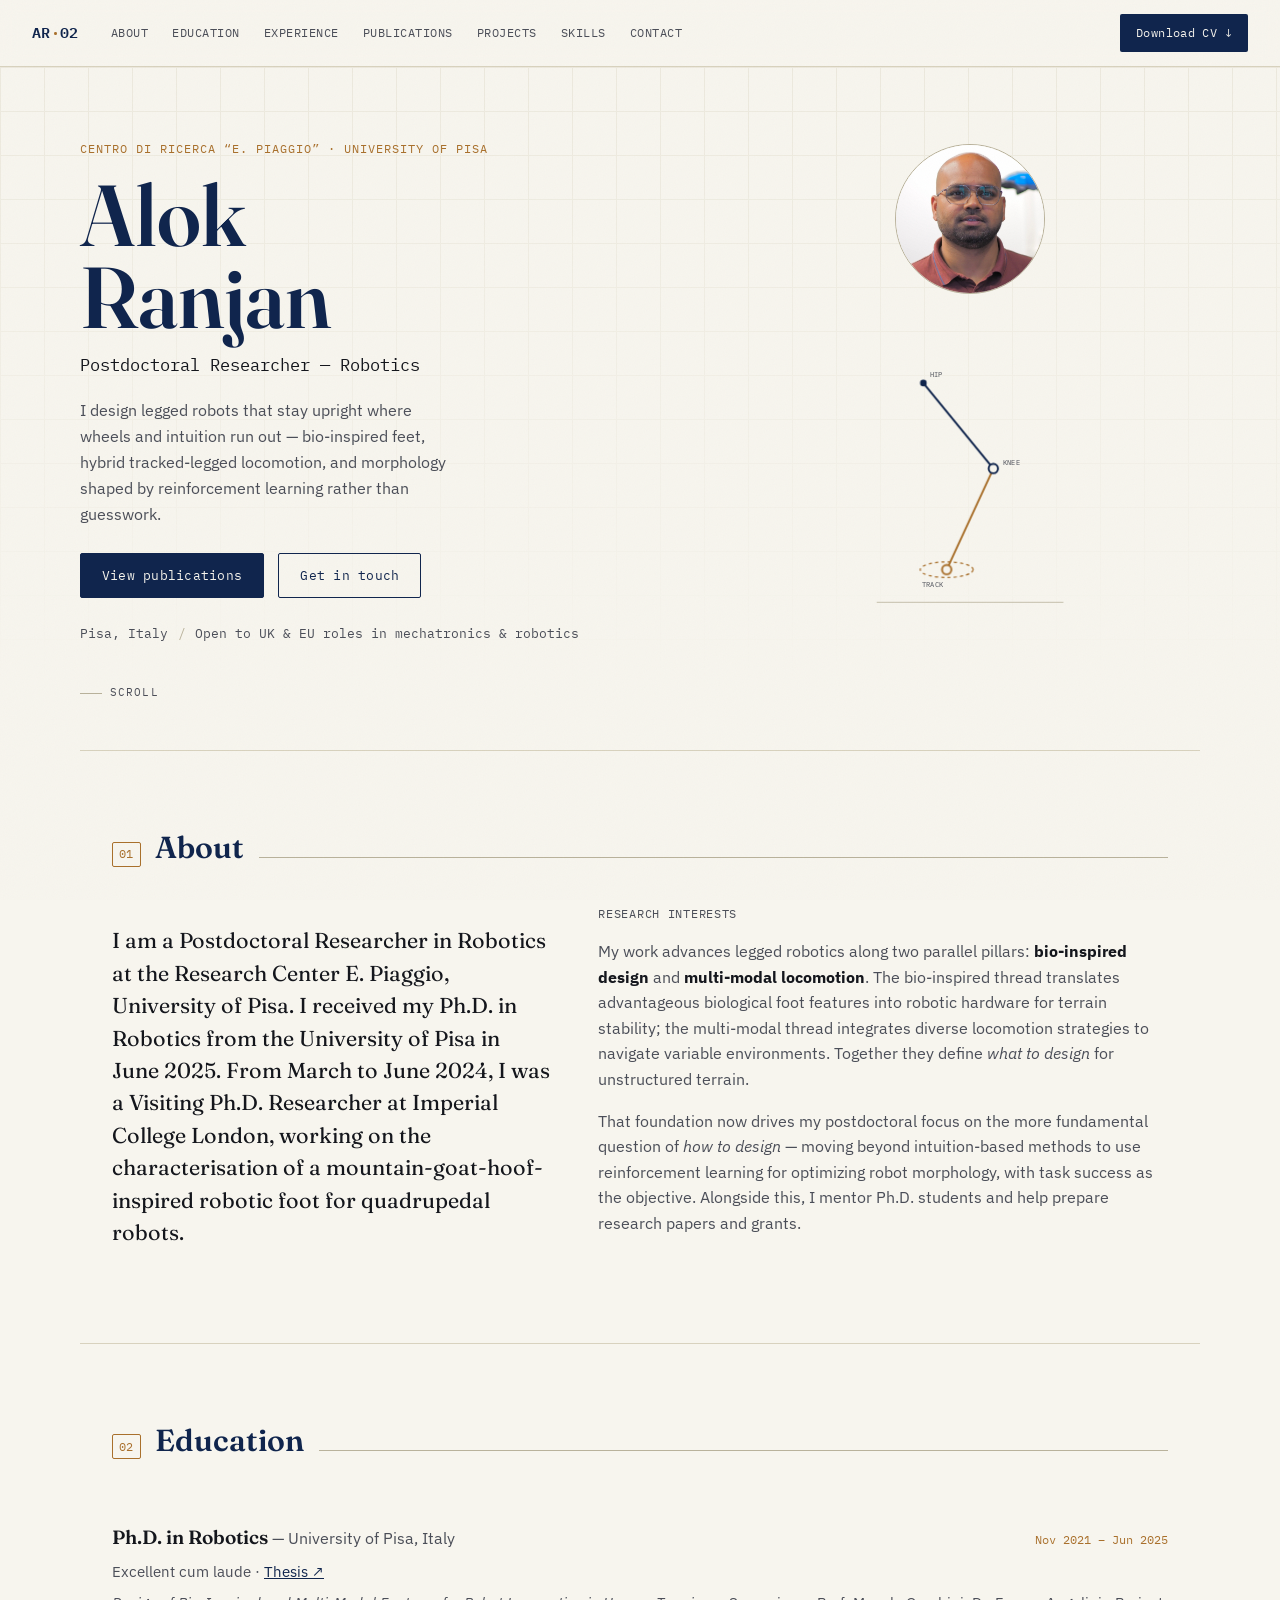
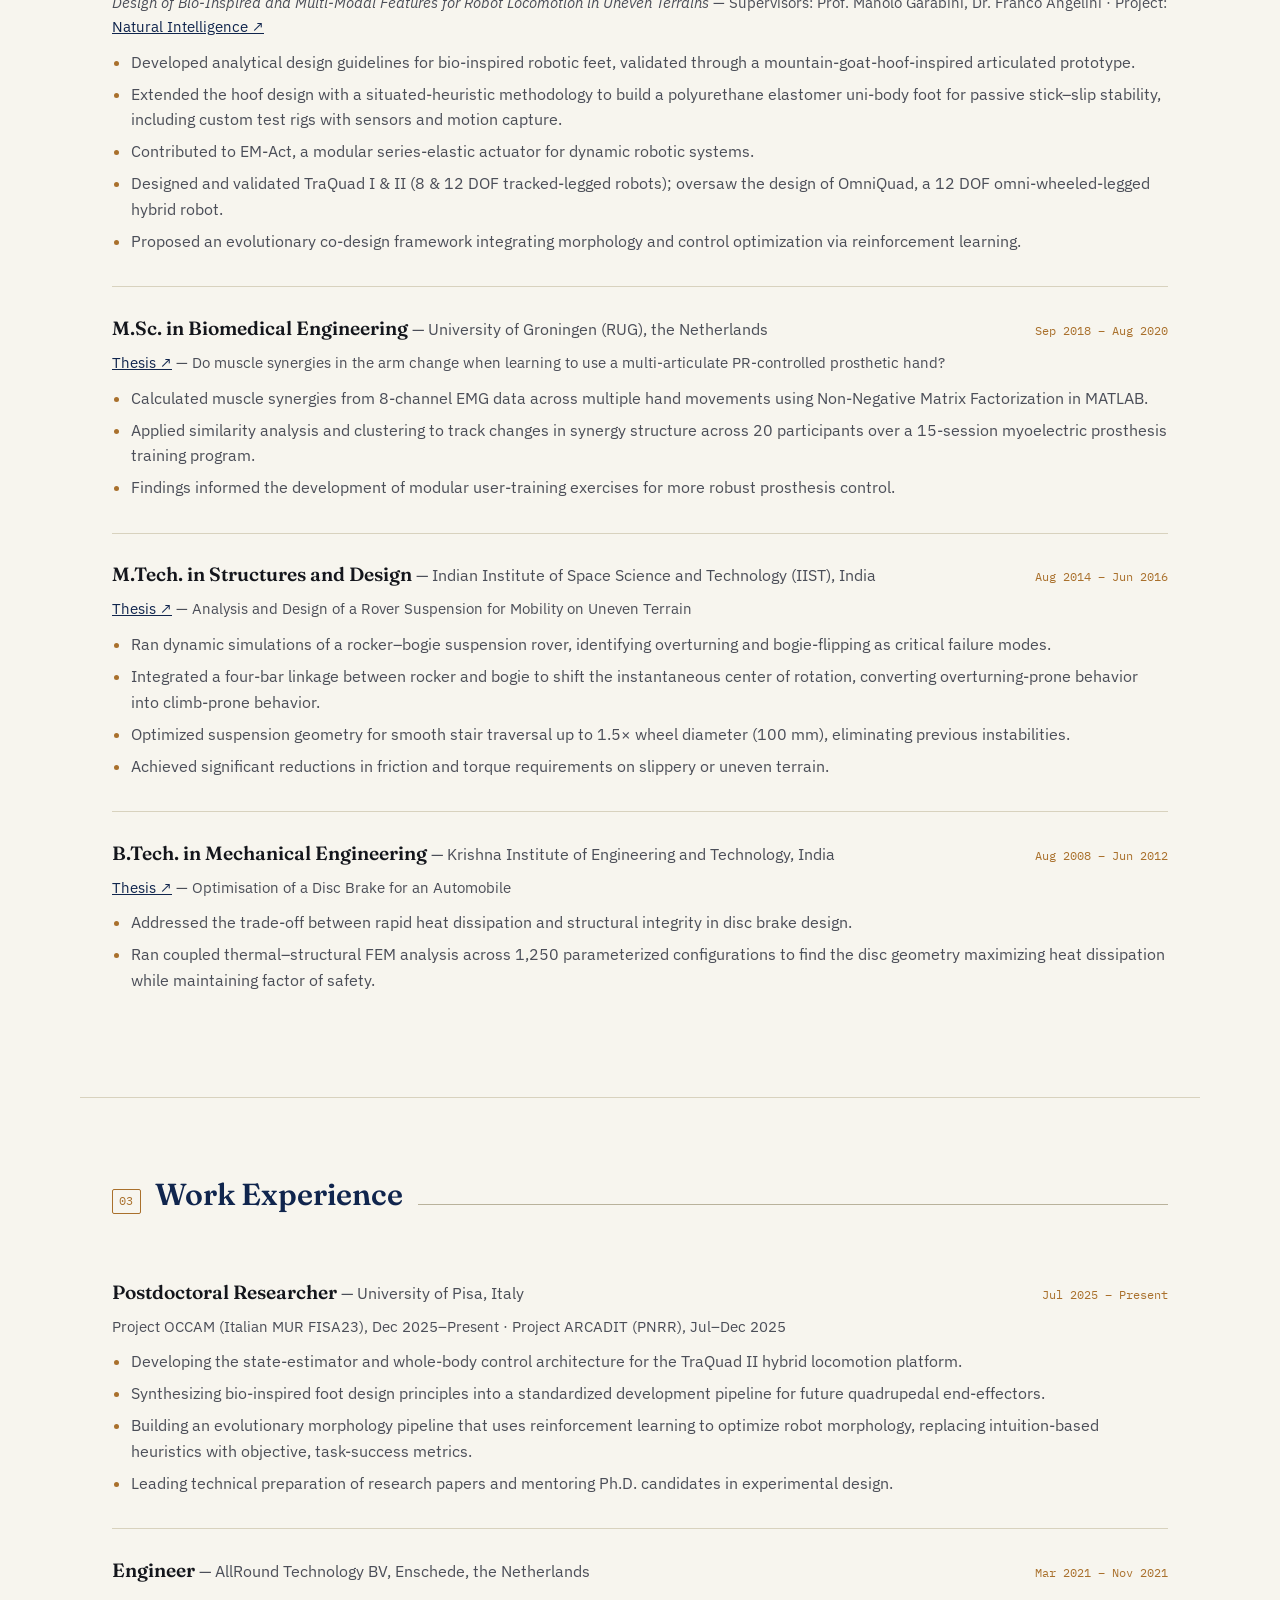
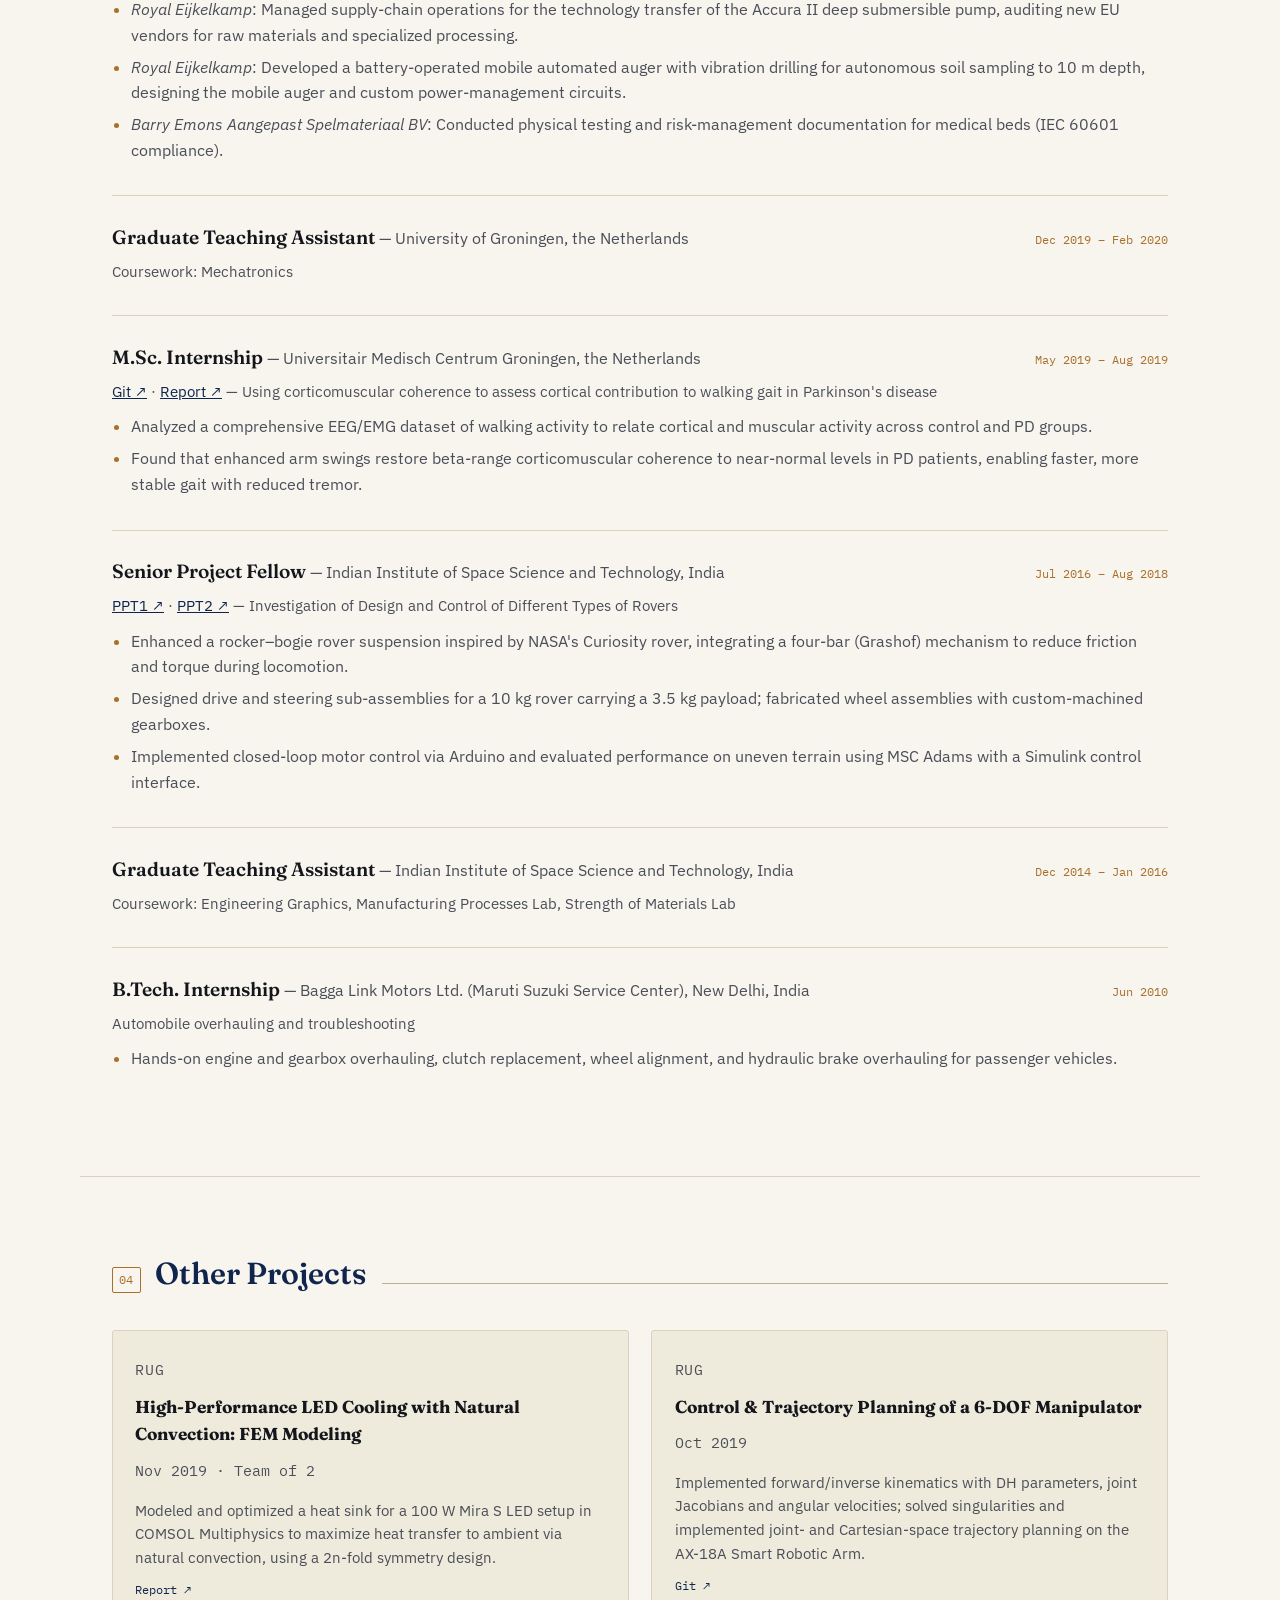
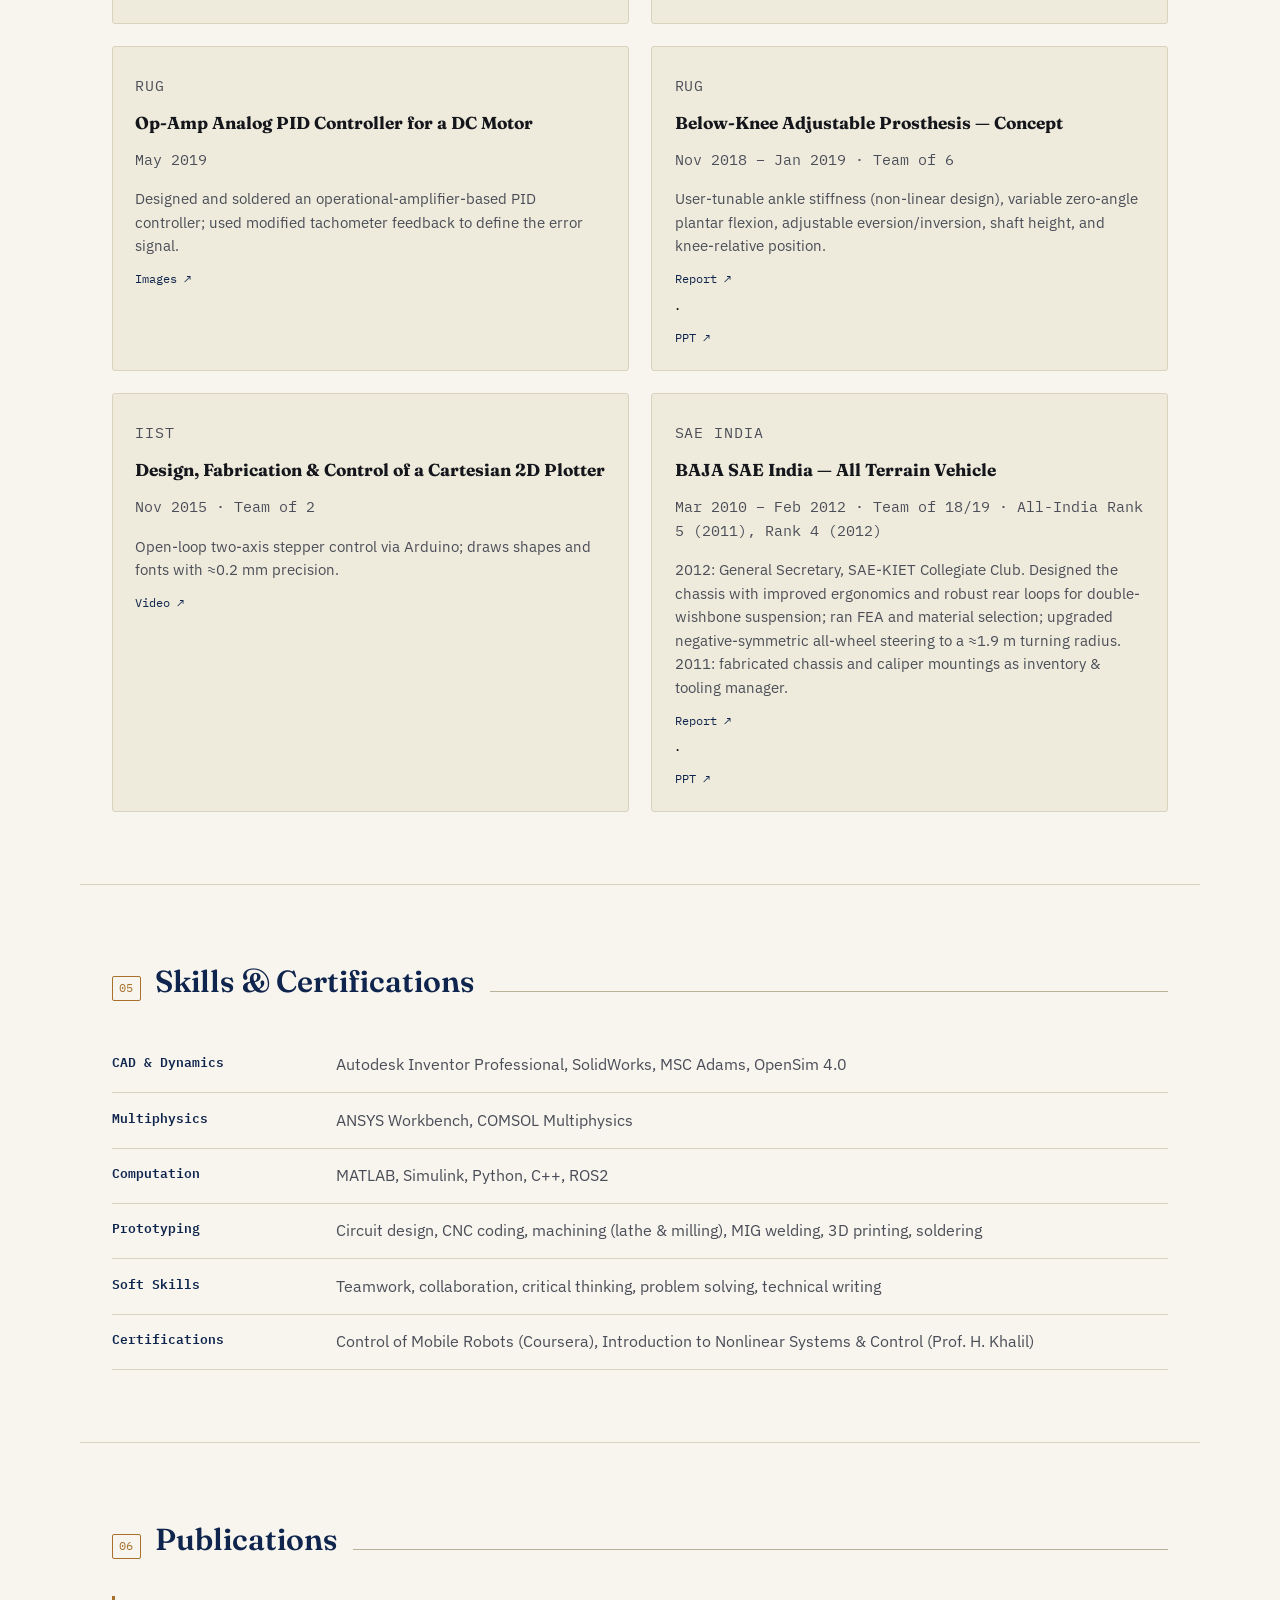
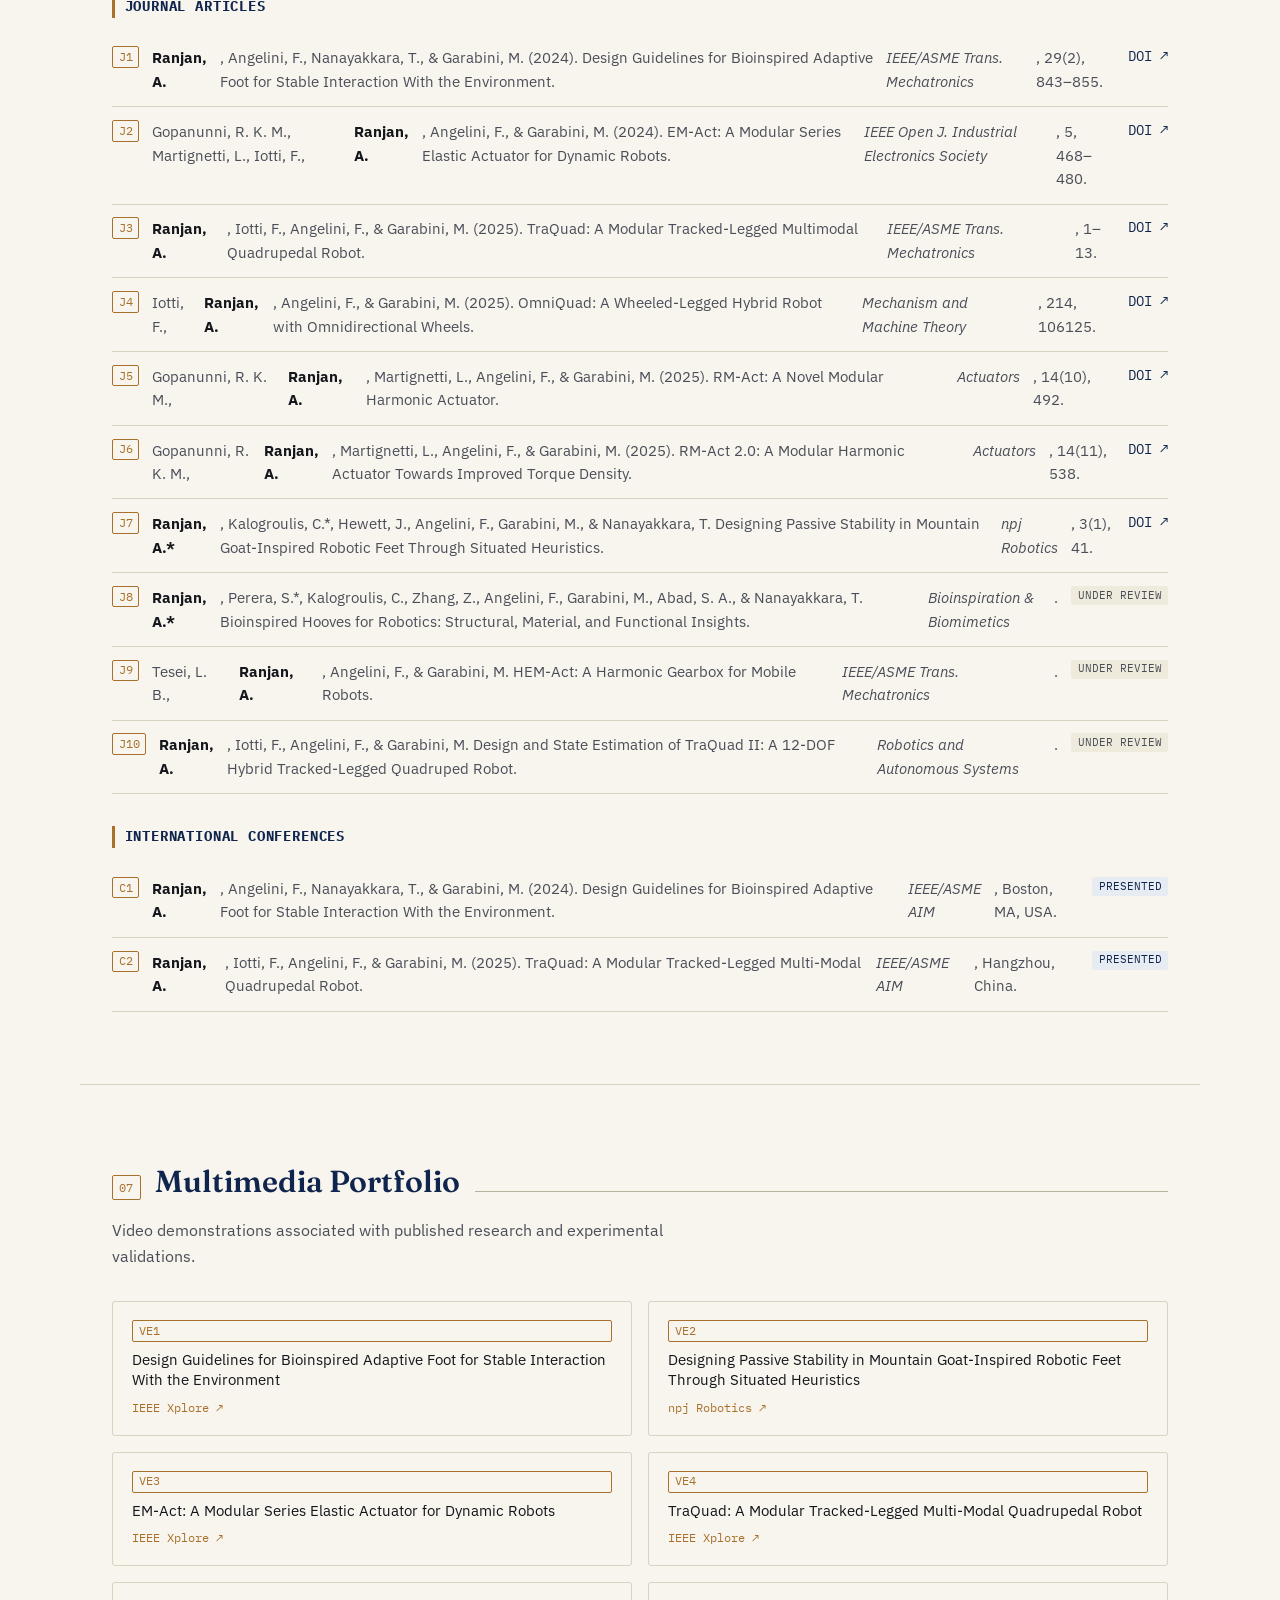
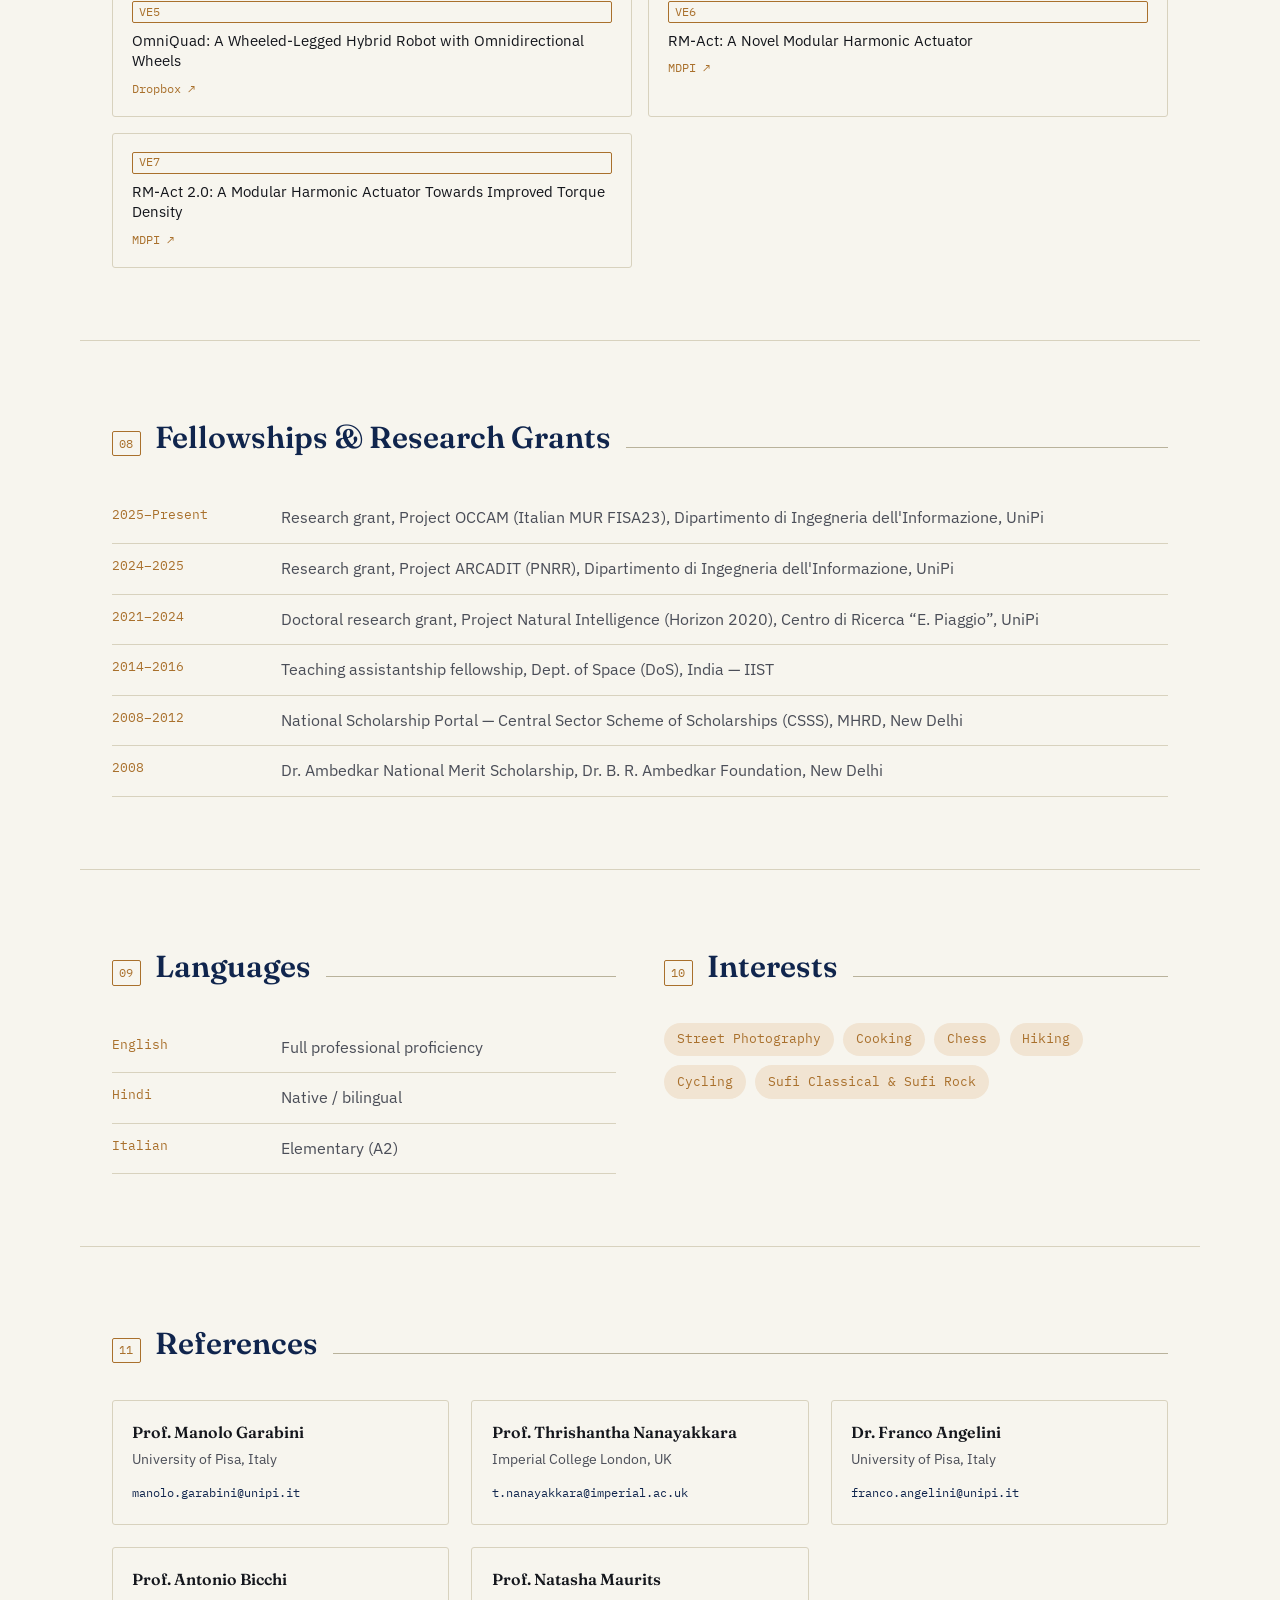
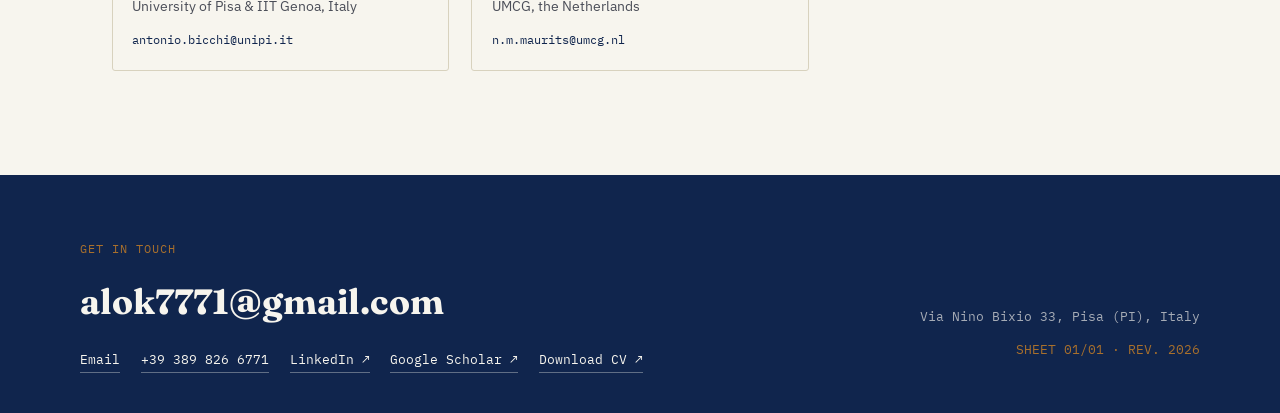
==== commit 624865bf: "Add profile photo" ====
--- a/index.html
+++ b/index.html
@@ -54,10 +54,7 @@
         </div>
       </div>
       <div class="hero-right">
-        <div class="photo-slot" aria-hidden="true">
-          <span>AR</span>
-          <p>photo</p>
-        </div>
+        <img src="assets/Alok.jpg" alt="Alok Ranjan" class="photo">
         <svg class="linkage" viewBox="0 0 360 420" fill="none" xmlns="http://www.w3.org/2000/svg" aria-hidden="true">
           <circle cx="120" cy="90" r="3" class="joint joint-fixed"/>
           <line x1="120" y1="90" x2="210" y2="200" class="link link-a"/>
--- a/style.css
+++ b/style.css
@@ -140,6 +140,10 @@
   border:1.5px dashed var(--line-strong);
   display:flex; flex-direction:column; align-items:center; justify-content:center;
   gap:0.2rem; background:var(--paper-dim); color:var(--line-strong);
+}
+.photo{
+  width:150px; height:150px; border-radius:50%;
+  object-fit:cover; border:1.5px solid var(--line-strong);
 }
 .photo-slot span{ font-family:var(--font-display); font-size:1.8rem; color:var(--navy); opacity:0.5; }
 .photo-slot p{ margin:0; font-family:var(--font-mono); font-size:0.65rem; text-transform:uppercase; letter-spacing:0.08em; }
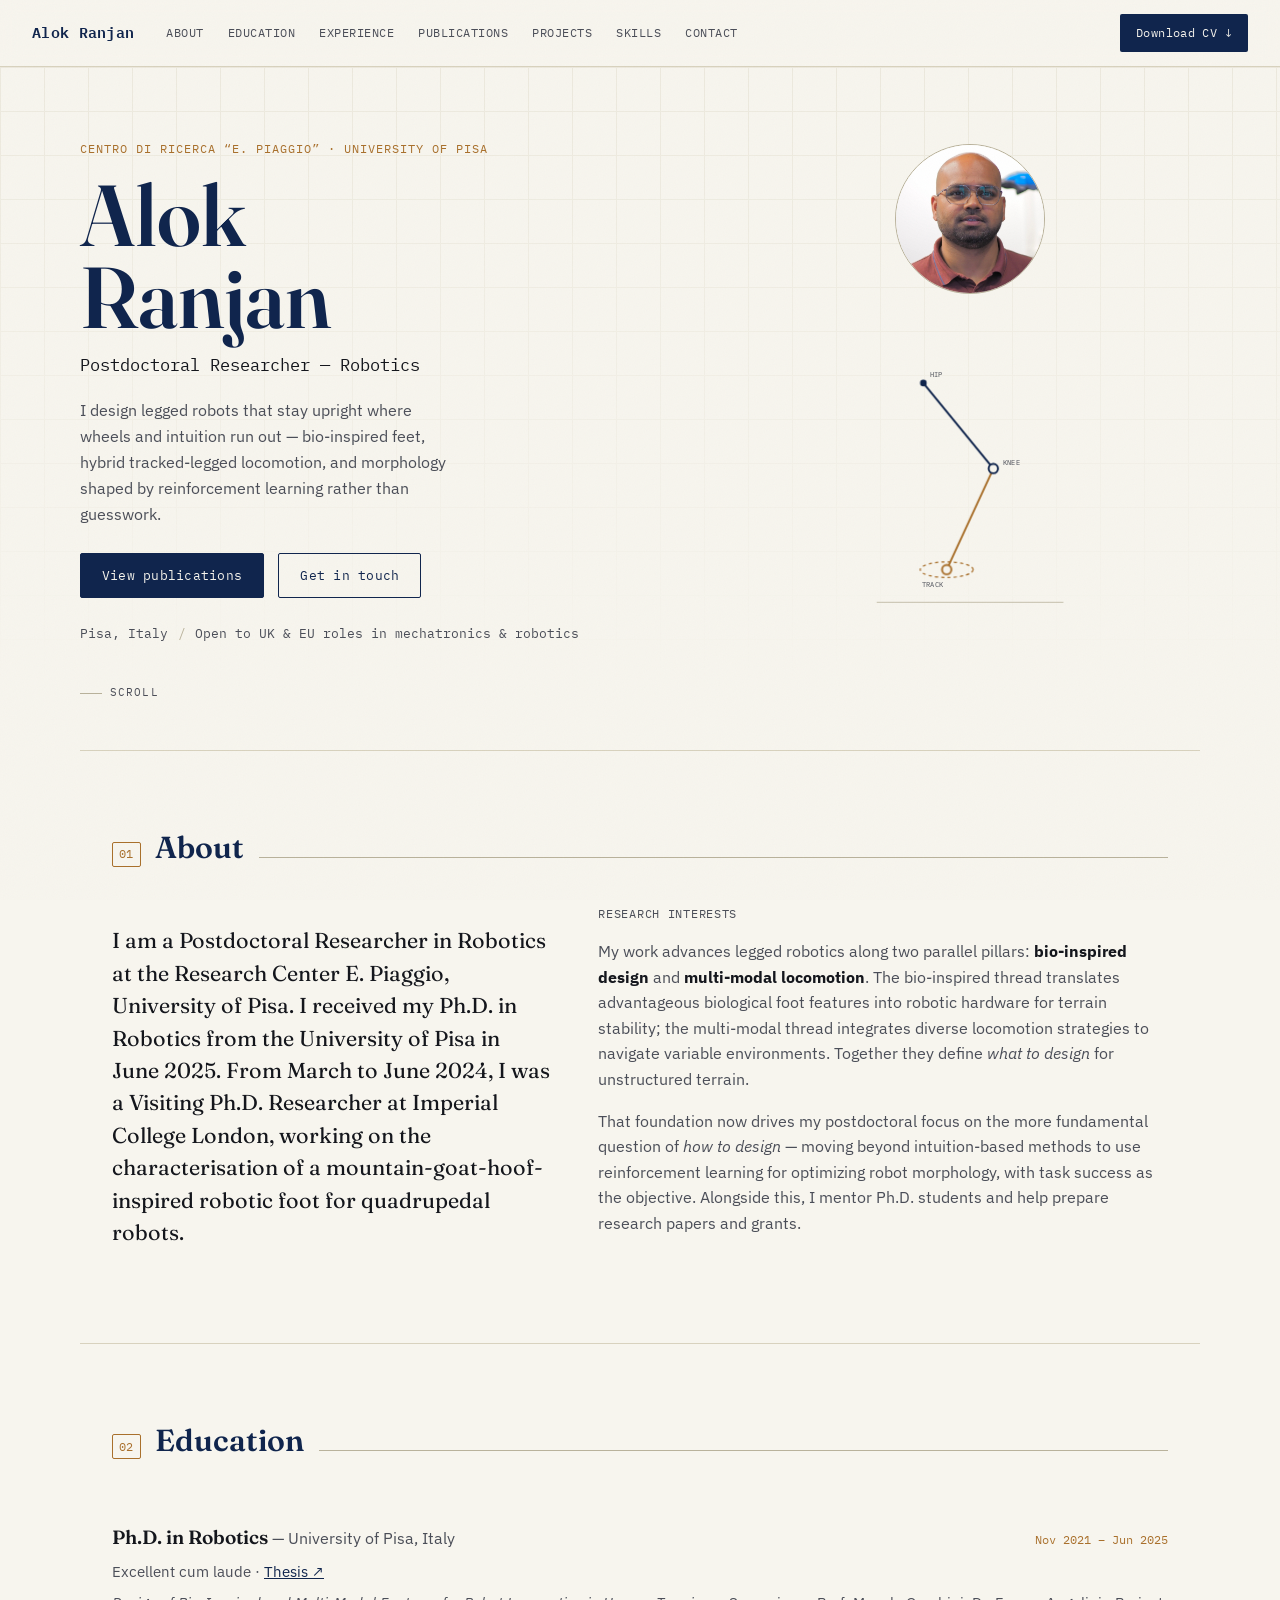
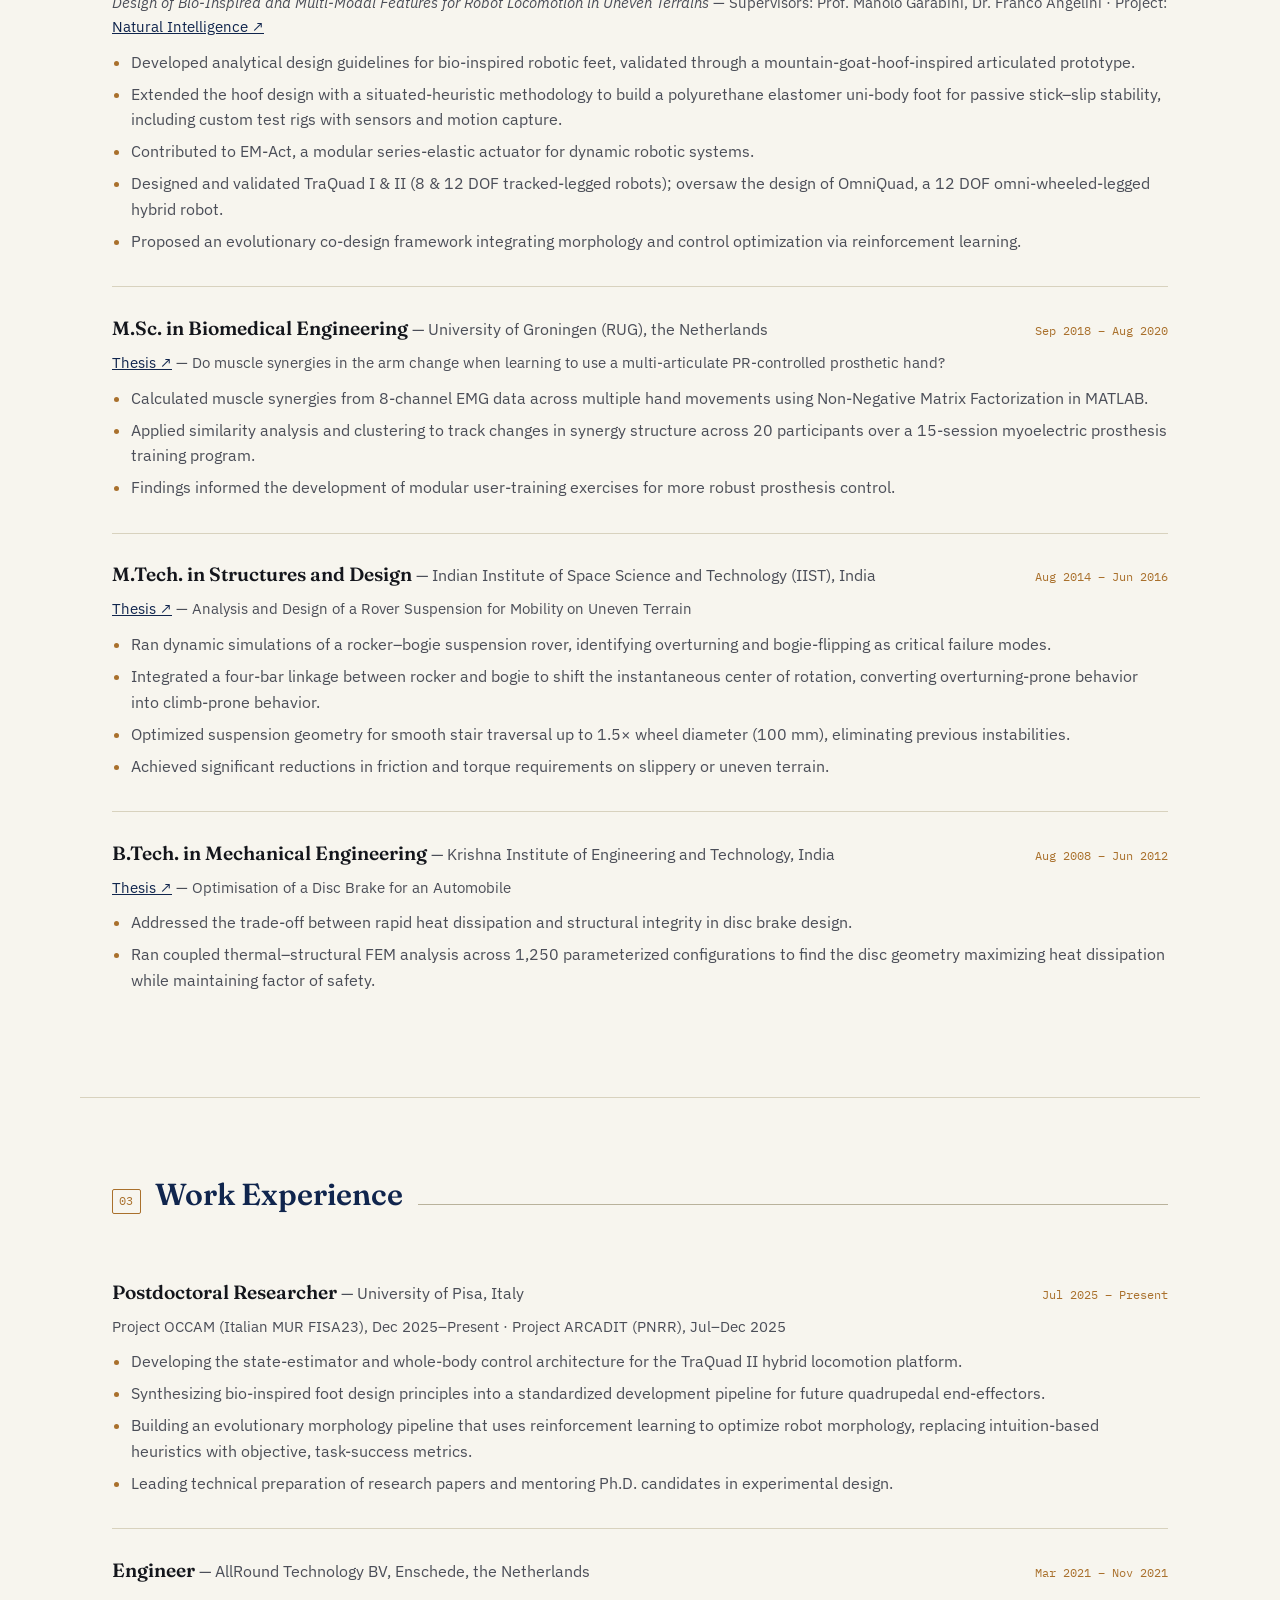
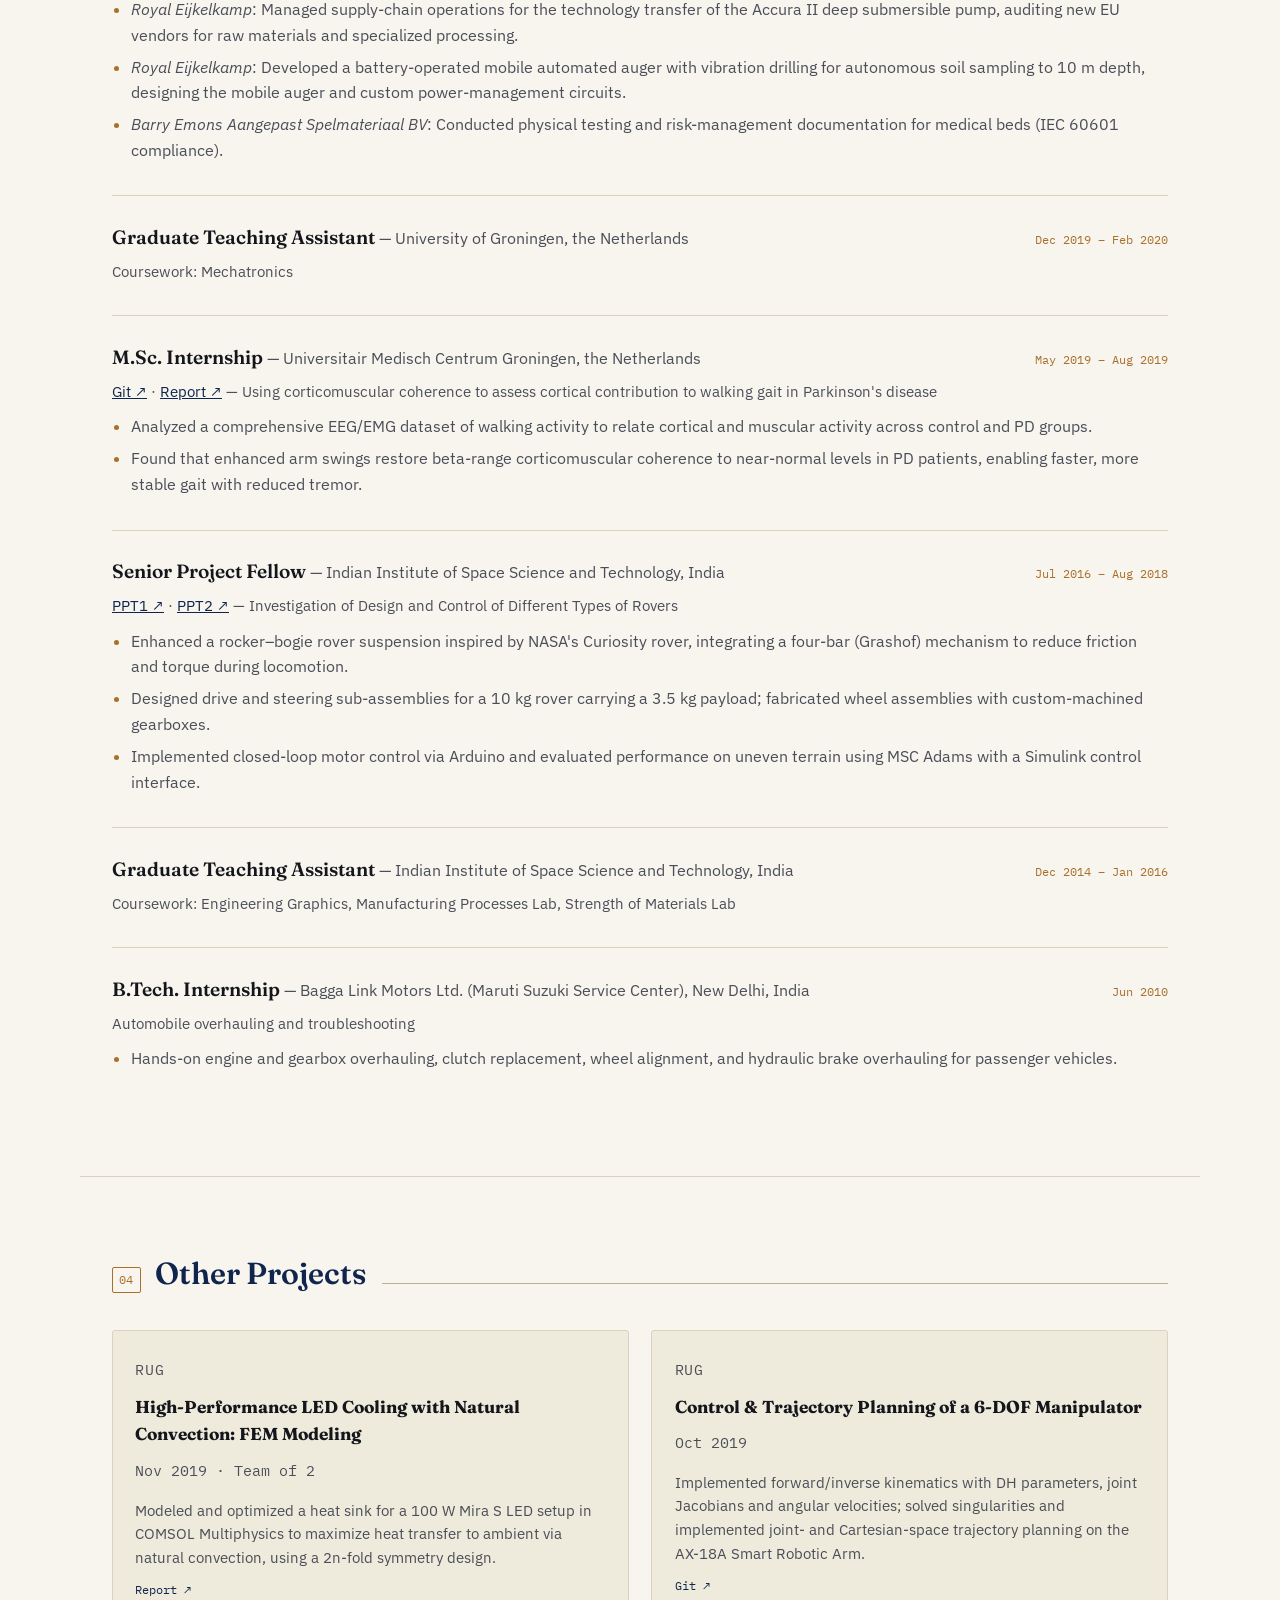
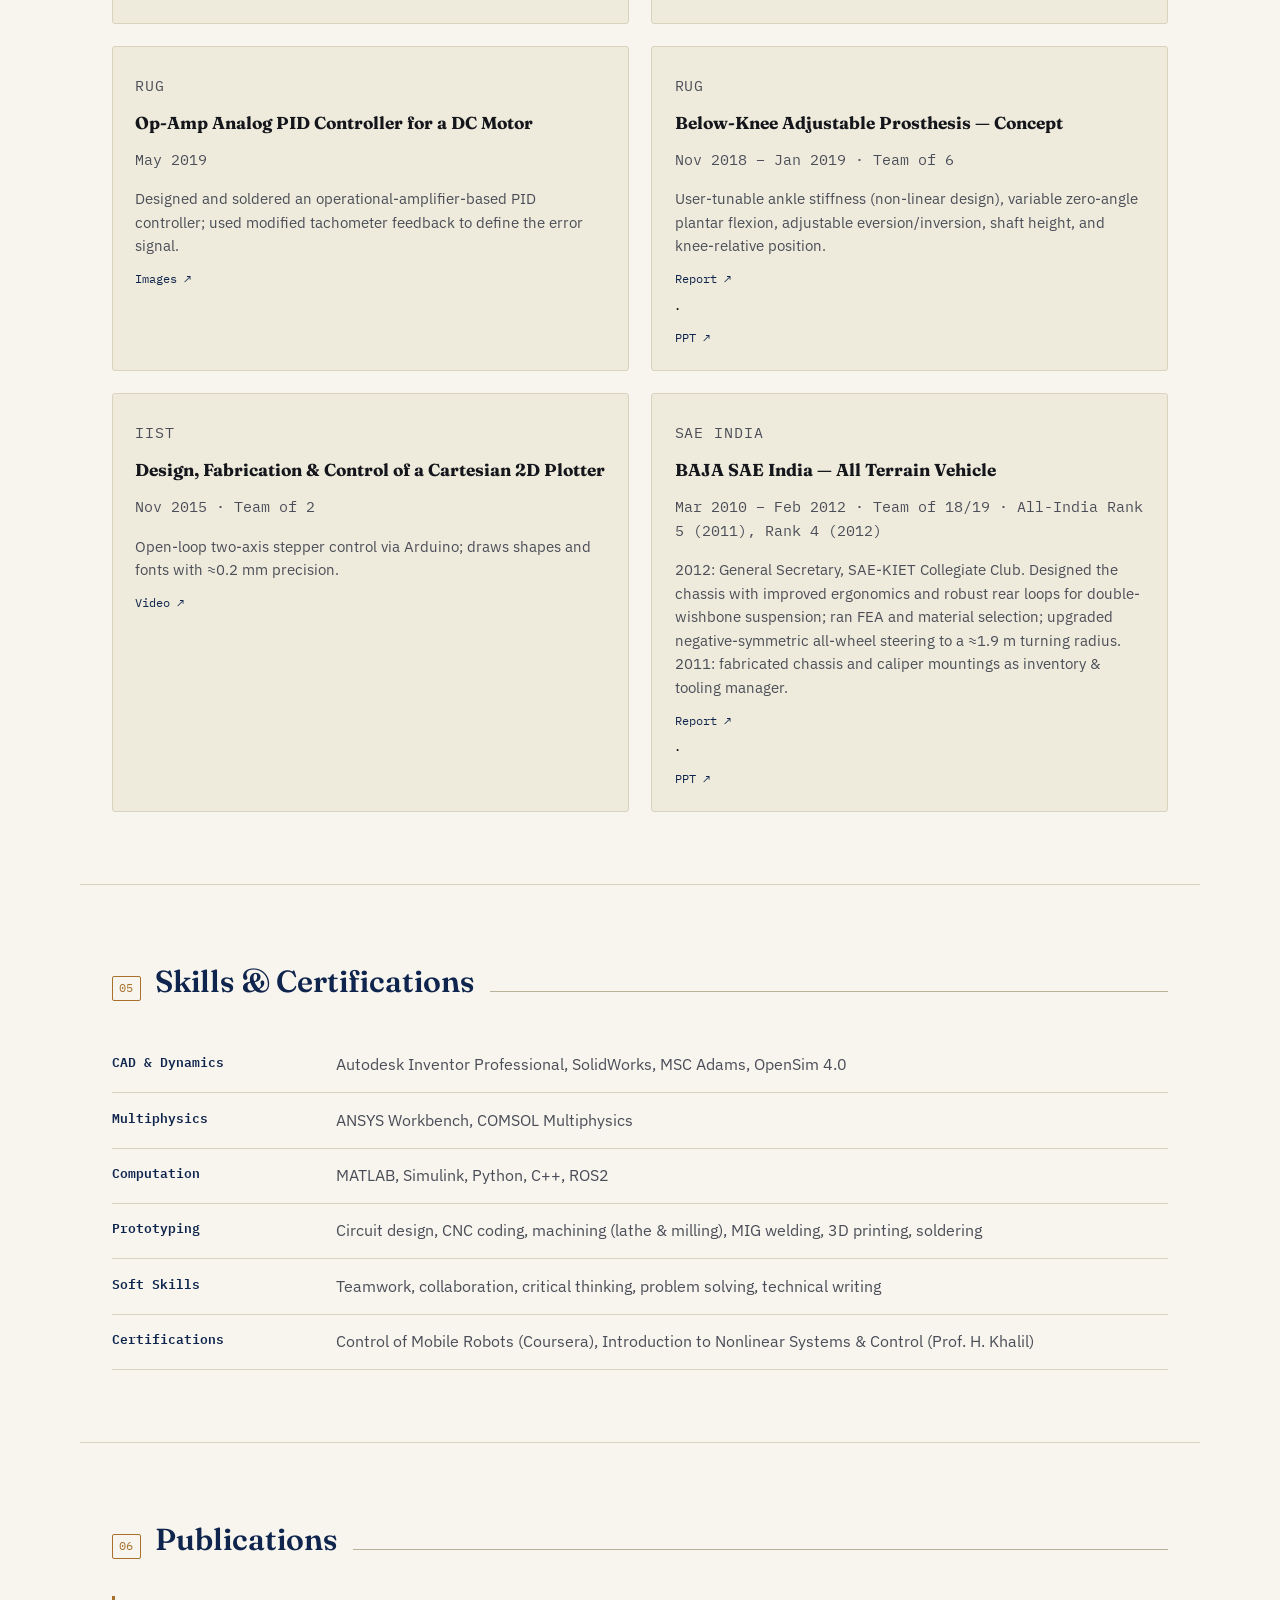
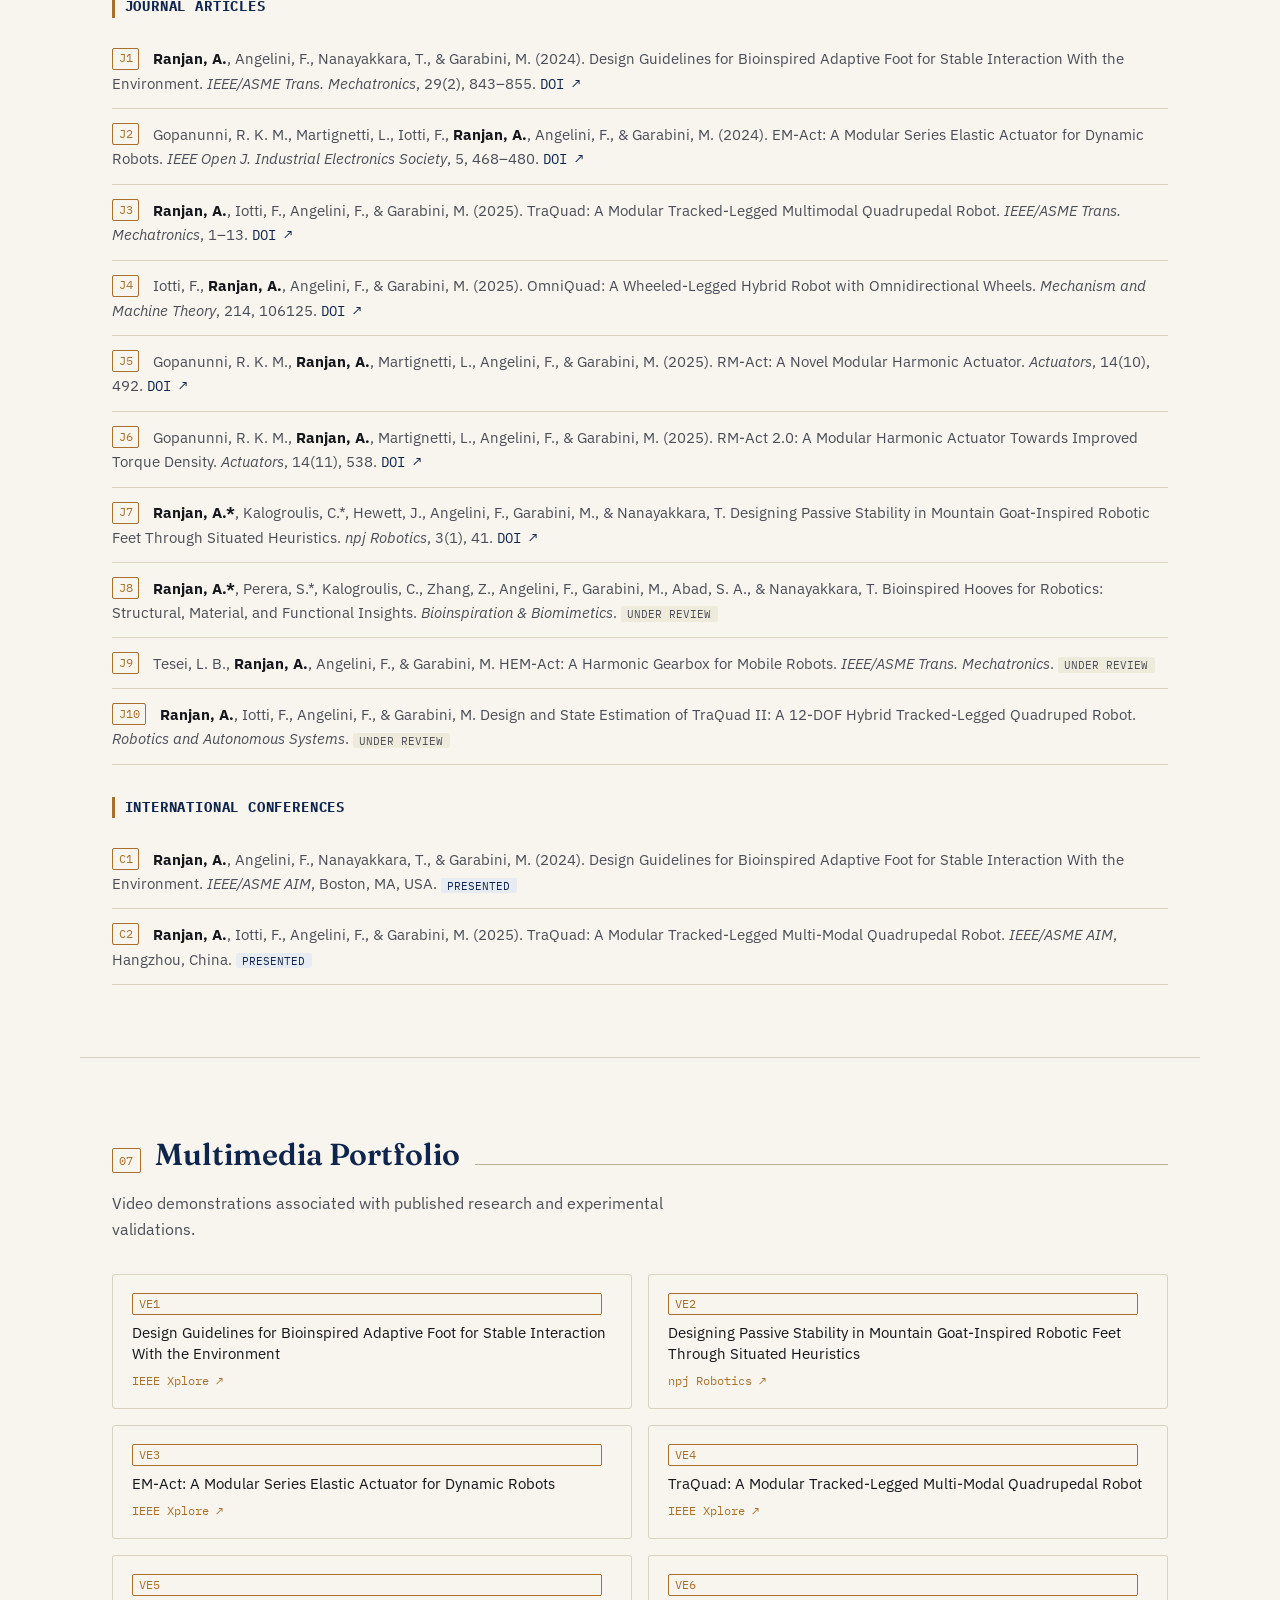
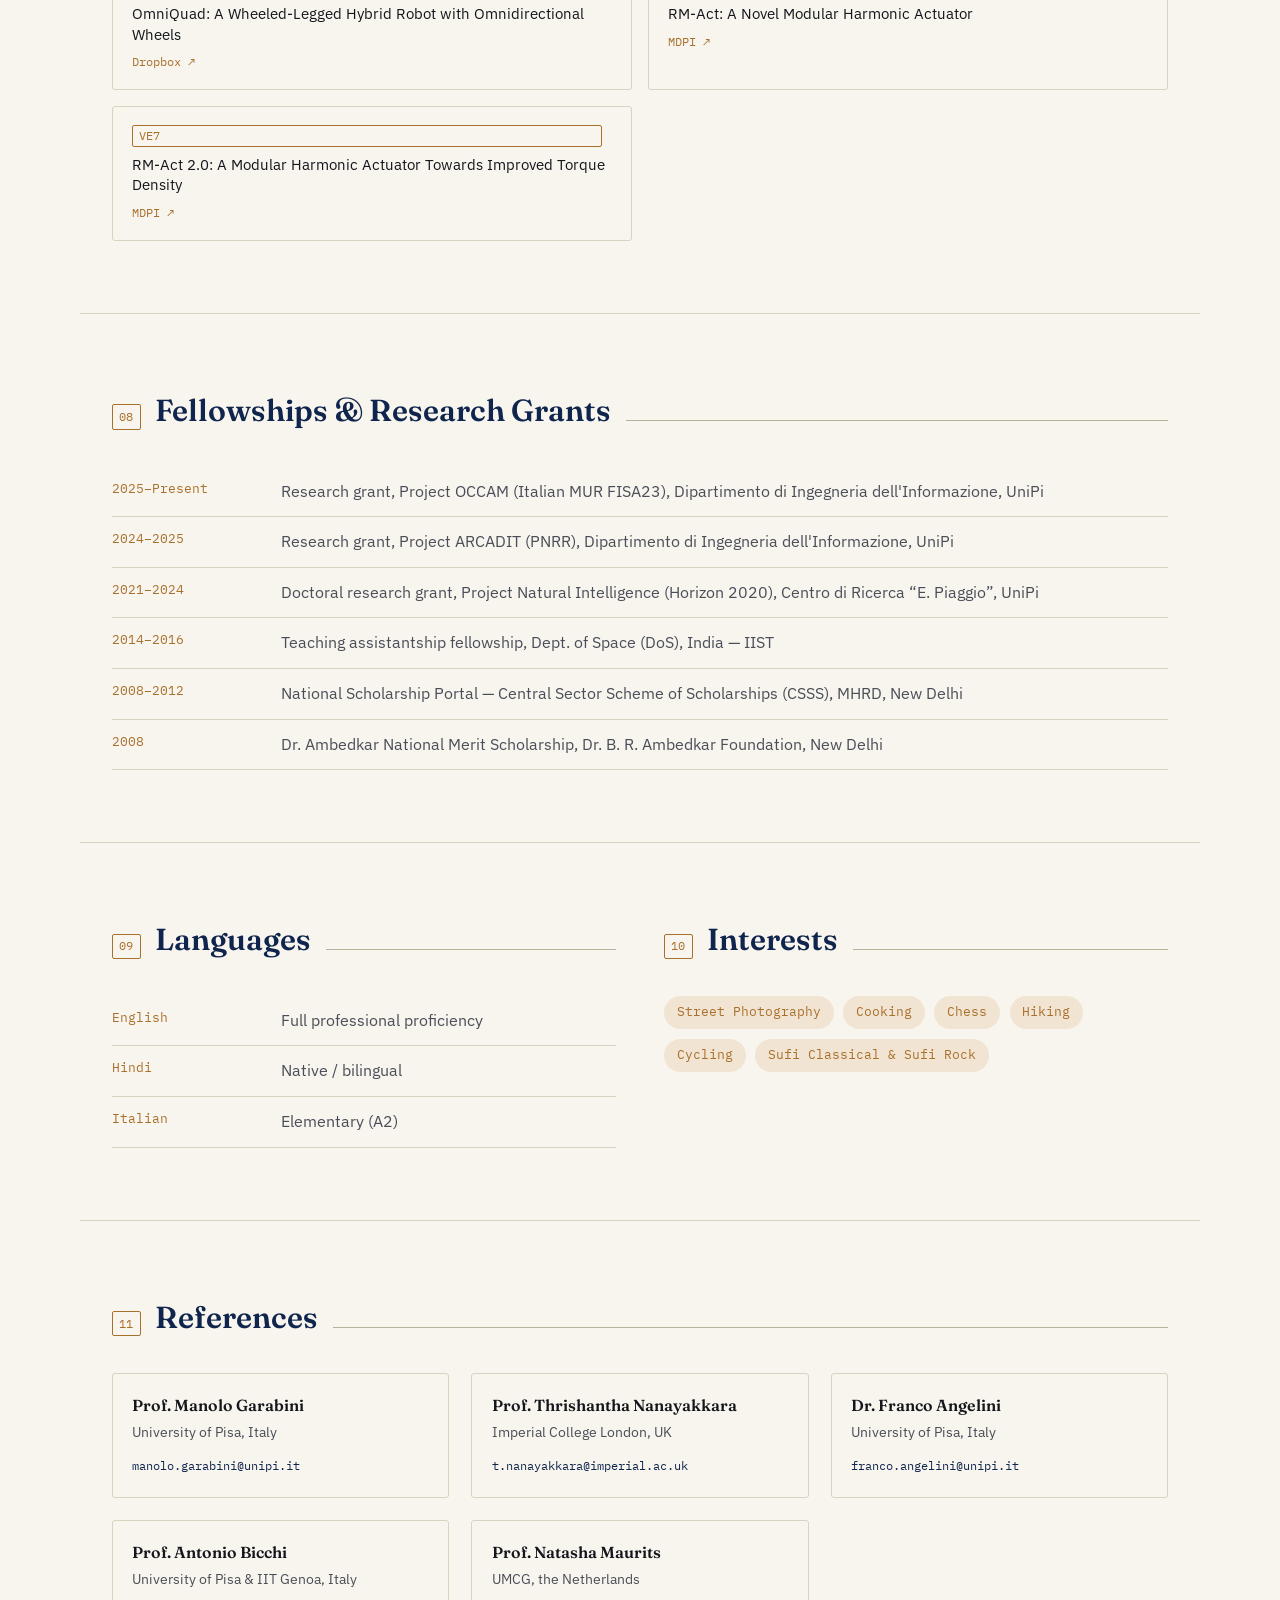
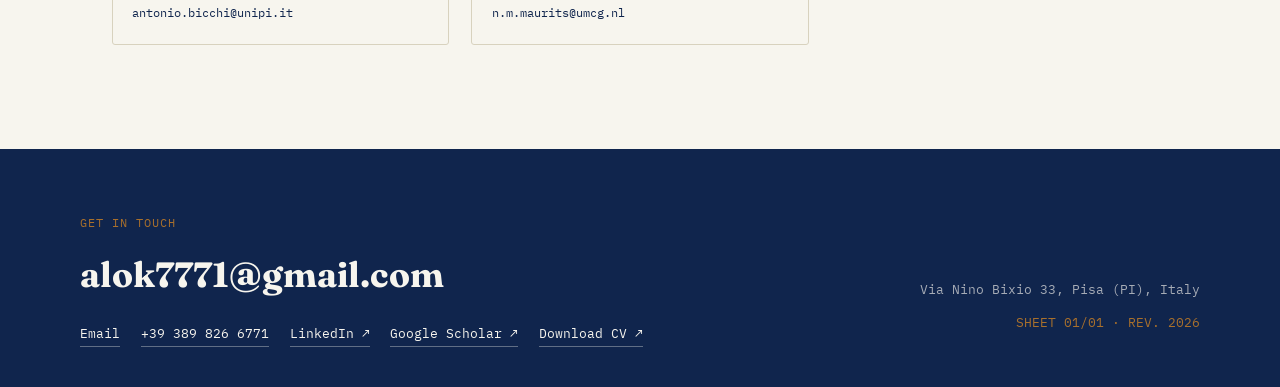
==== commit 834d2d5e: "Fix photo sizing" ====
--- a/index.html
+++ b/index.html
@@ -16,7 +16,7 @@
 <div class="grain" aria-hidden="true"></div>
 
 <header class="topbar">
-  <a href="#top" class="mark">AR<span class="mark-dot">·</span>02</a>
+  <a href="#top" class="mark">Alok Ranjan</a>
   <nav class="topnav">
     <a href="#about">About</a>
     <a href="#education">Education</a>
@@ -54,7 +54,7 @@
         </div>
       </div>
       <div class="hero-right">
-        <img src="assets/Alok.jpg" alt="Alok Ranjan" class="photo">
+        <img src="assets/Alok.jpg" alt="Alok Ranjan" style="width:150px; height:150px; border-radius:50%; object-fit:cover; border:1.5px solid #B9B29B;">
         <svg class="linkage" viewBox="0 0 360 420" fill="none" xmlns="http://www.w3.org/2000/svg" aria-hidden="true">
           <circle cx="120" cy="90" r="3" class="joint joint-fixed"/>
           <line x1="120" y1="90" x2="210" y2="200" class="link link-a"/>
--- a/style.css
+++ b/style.css
@@ -232,13 +232,13 @@
 }
 .pub-list{ list-style:none; margin:0; padding:0; counter-reset:none; }
 .pub-list li{
-  display:flex; gap:0.8rem; padding:0.8rem 0; border-bottom:1px solid var(--line);
-  color:var(--ink-soft); font-size:0.95rem; line-height:1.55;
+  padding:0.8rem 0; border-bottom:1px solid var(--line);
+  color:var(--ink-soft); font-size:0.95rem; line-height:1.6;
 }
 .pub-tag{
-  font-family:var(--font-mono); font-size:0.72rem; color:var(--brass);
+  display:inline-block; font-family:var(--font-mono); font-size:0.72rem; color:var(--brass);
   border:1px solid var(--brass); border-radius:2px; padding:0.05rem 0.35rem;
-  height:fit-content; white-space:nowrap;
+  white-space:nowrap; margin-right:0.6rem; vertical-align:2px;
 }
 .pub-list a{ font-family:var(--font-mono); font-size:0.85rem; text-decoration:none; white-space:nowrap; }
 .pub-list a:hover{ text-decoration:underline; }
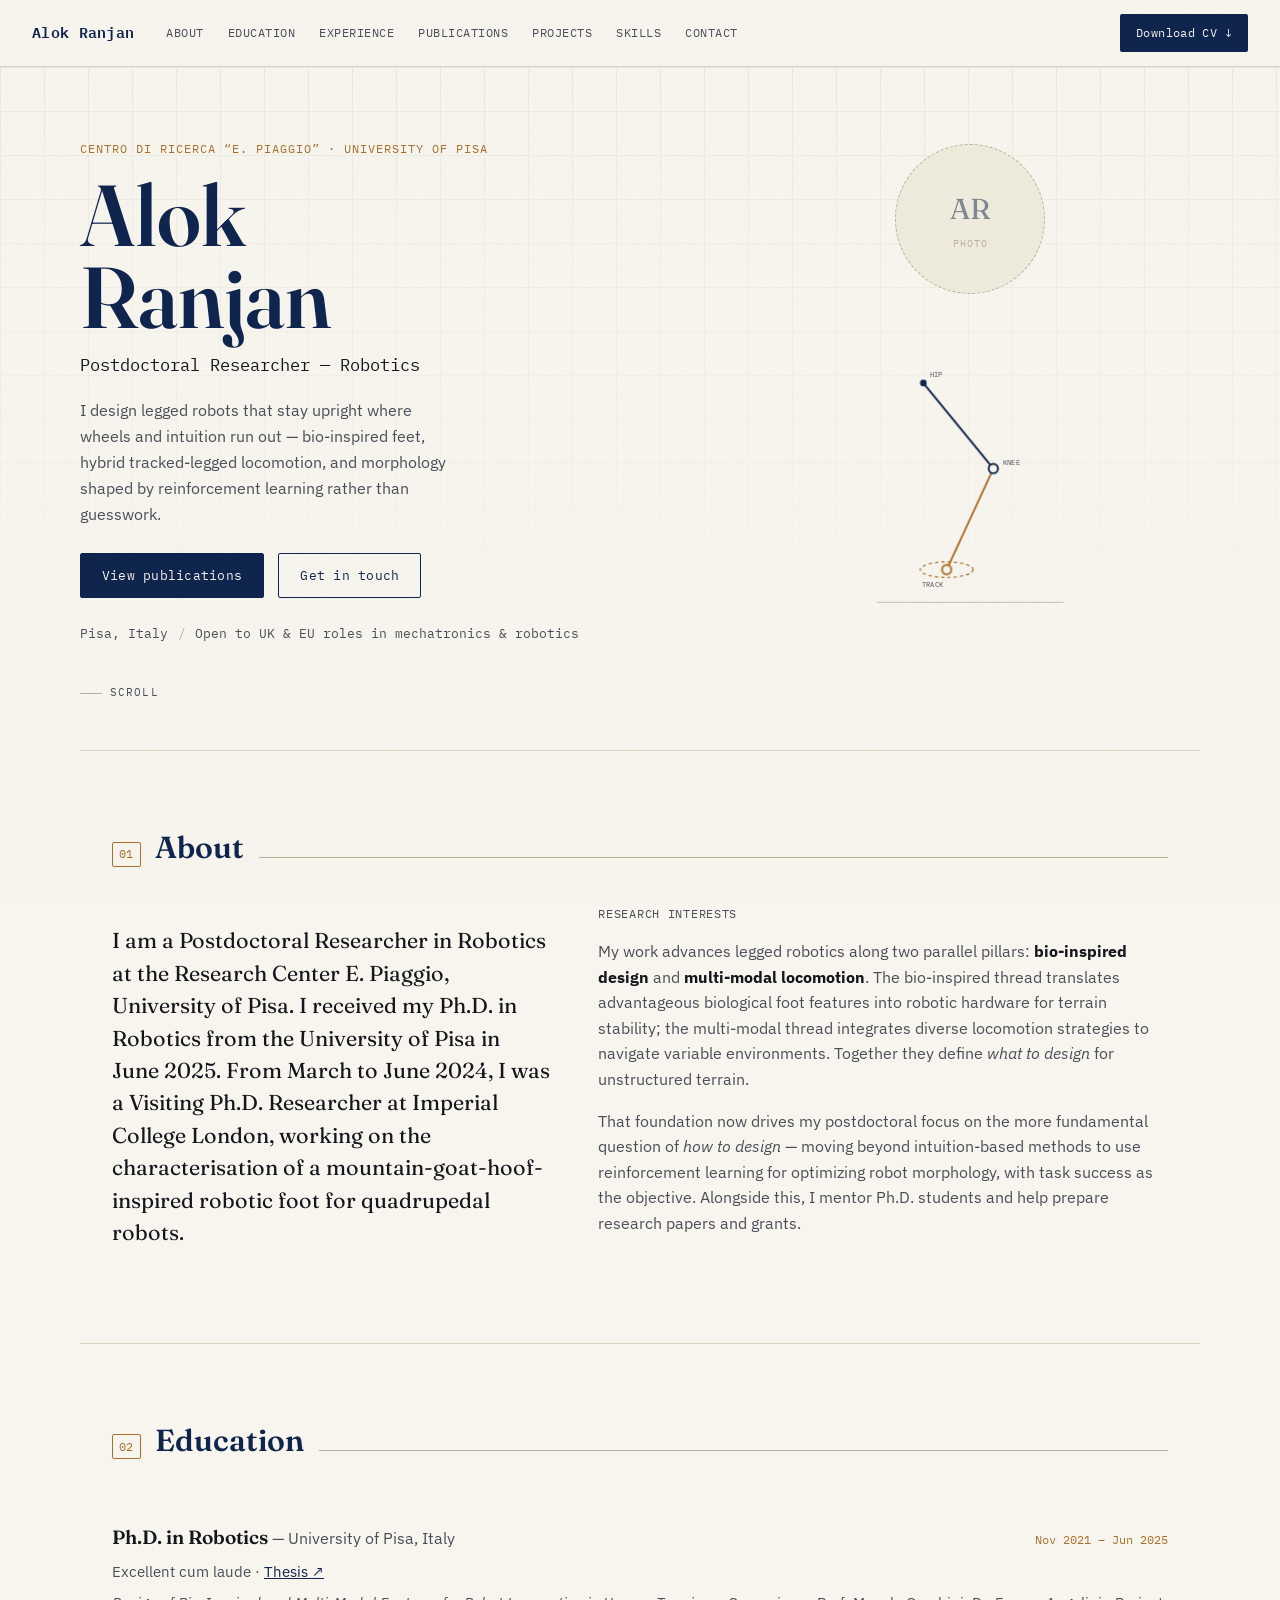
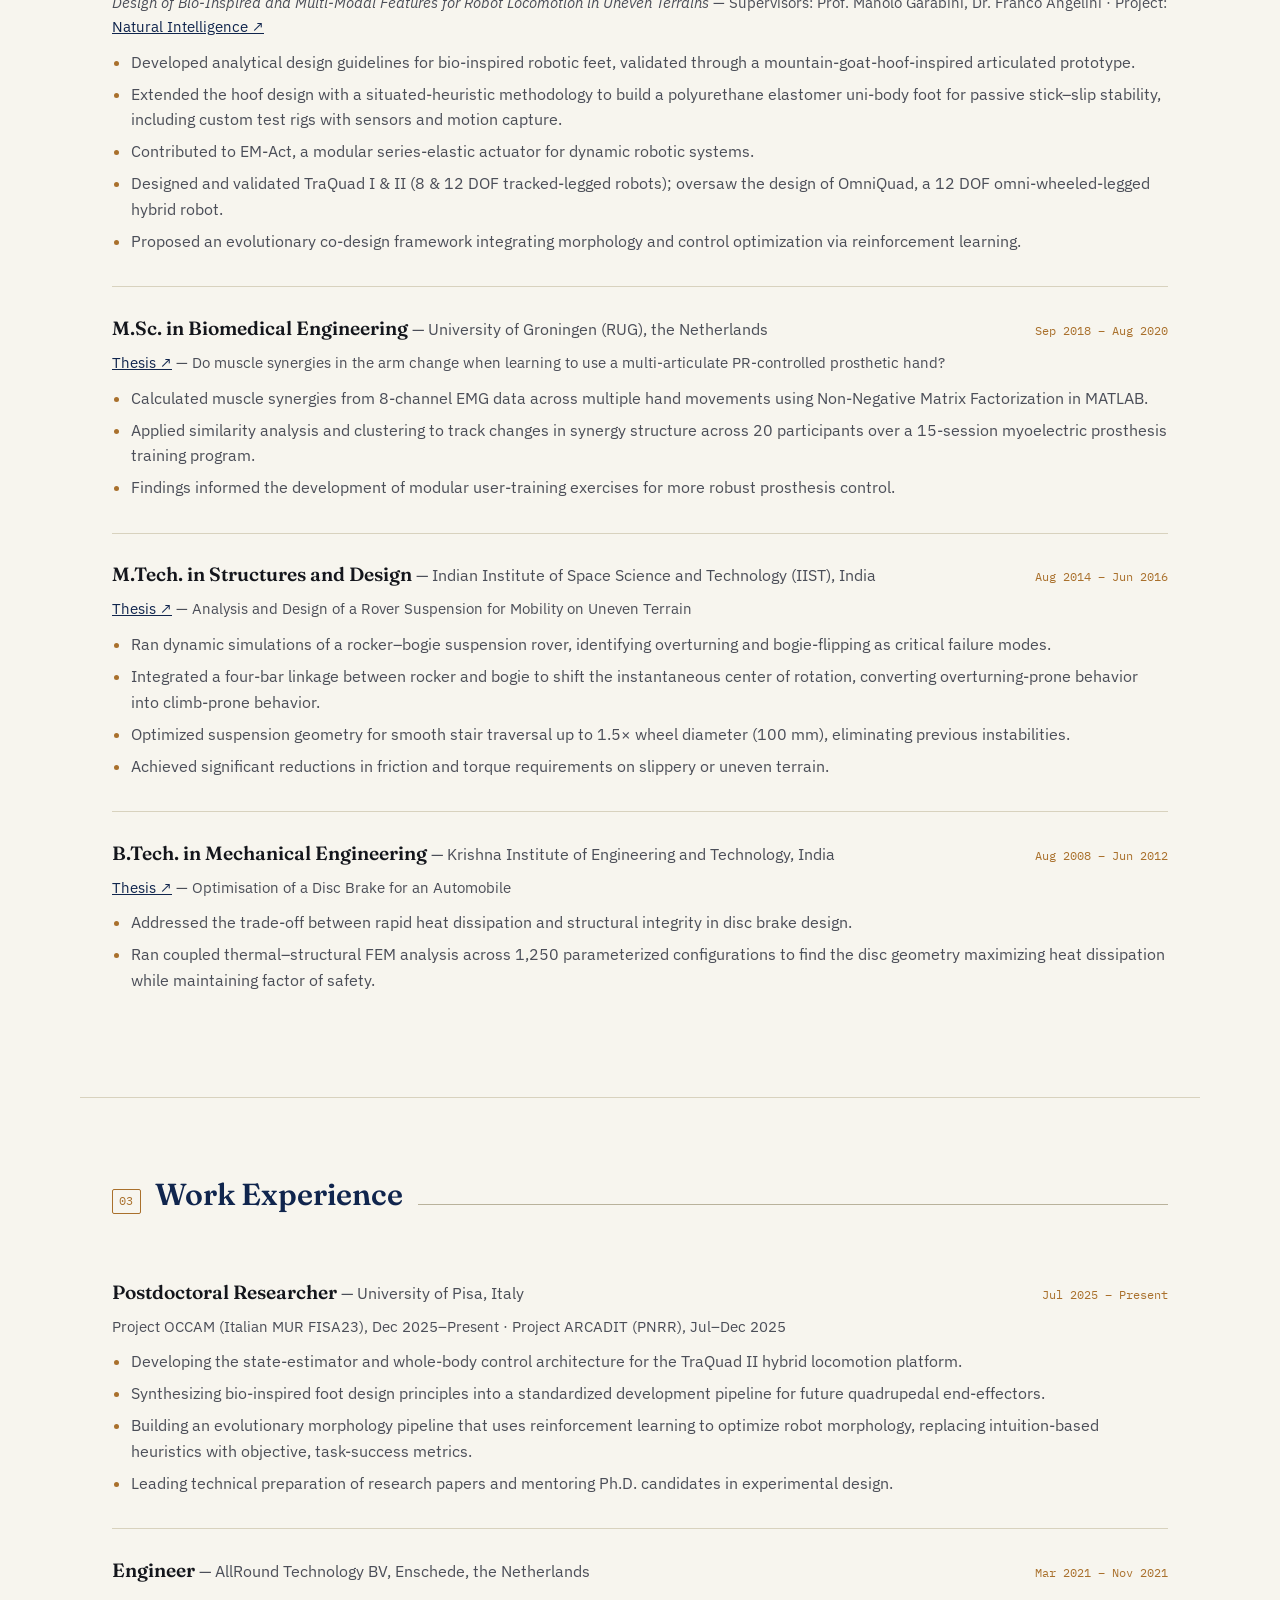
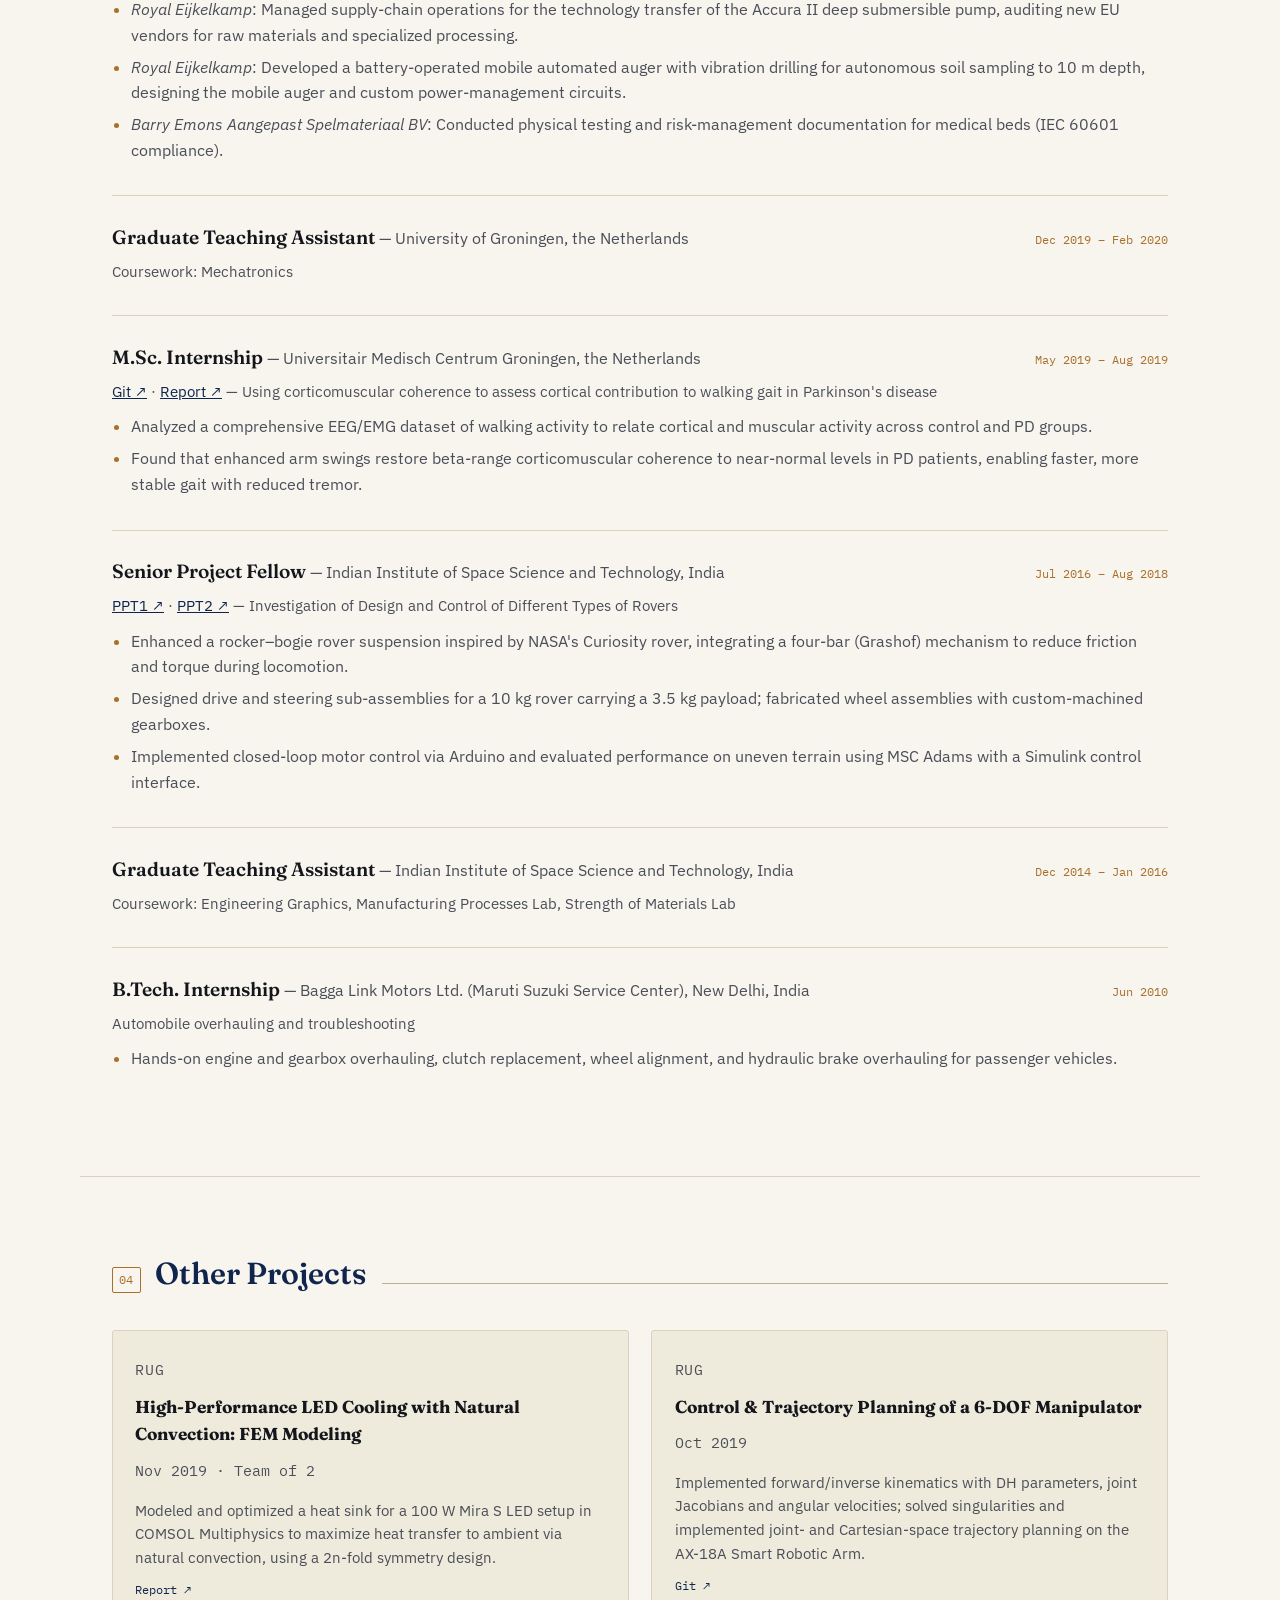
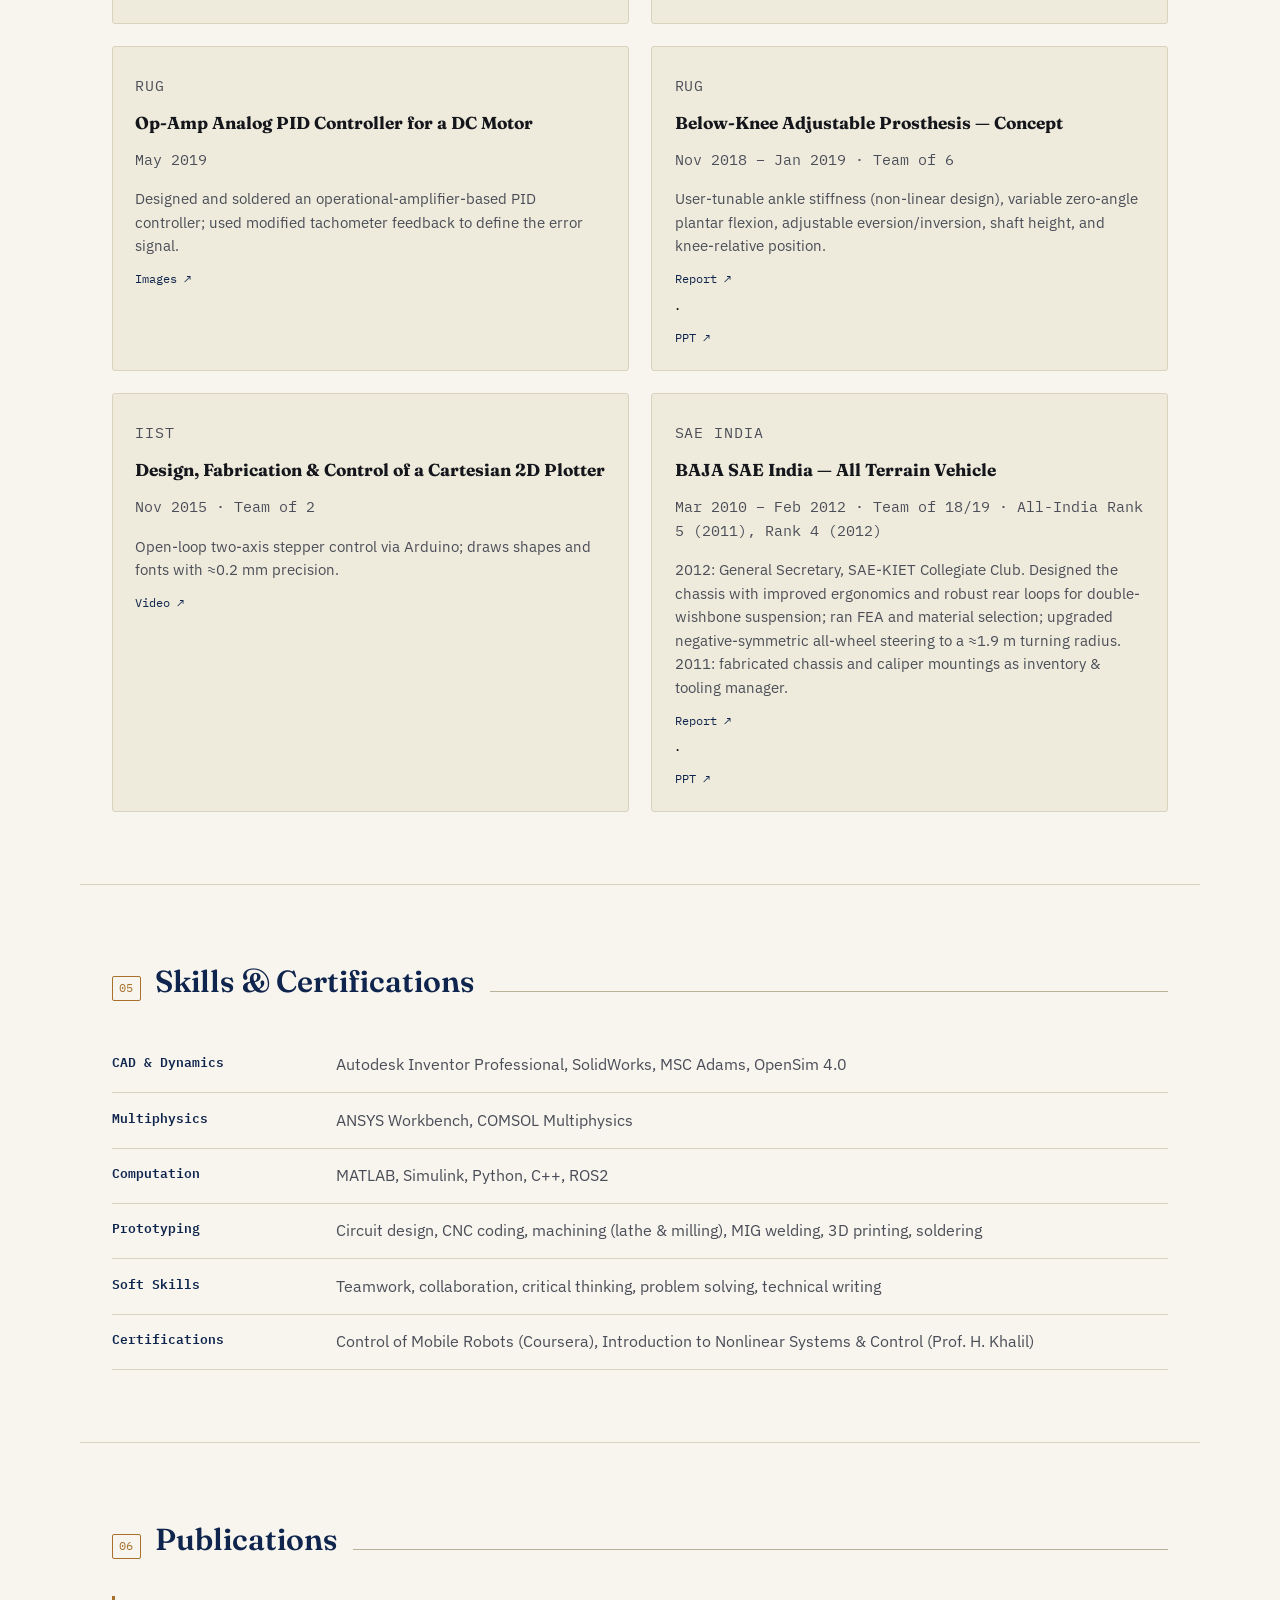
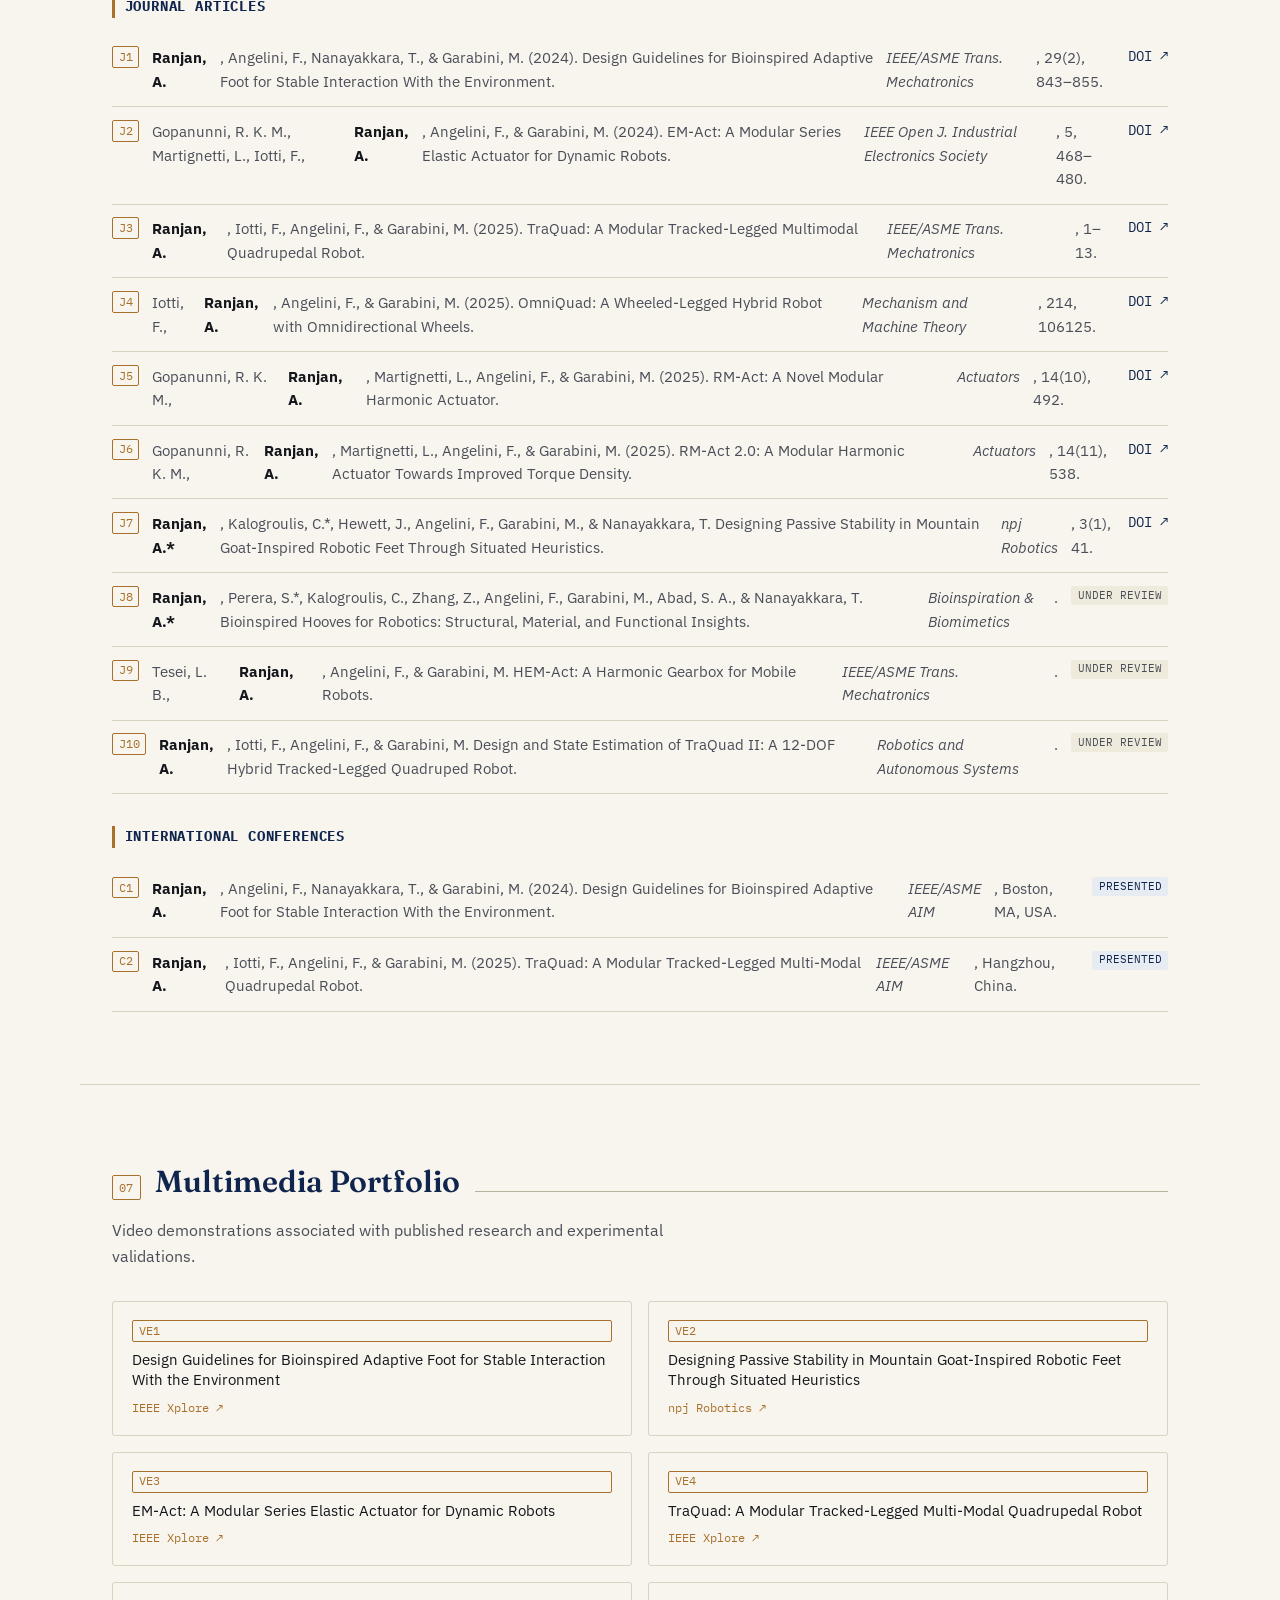
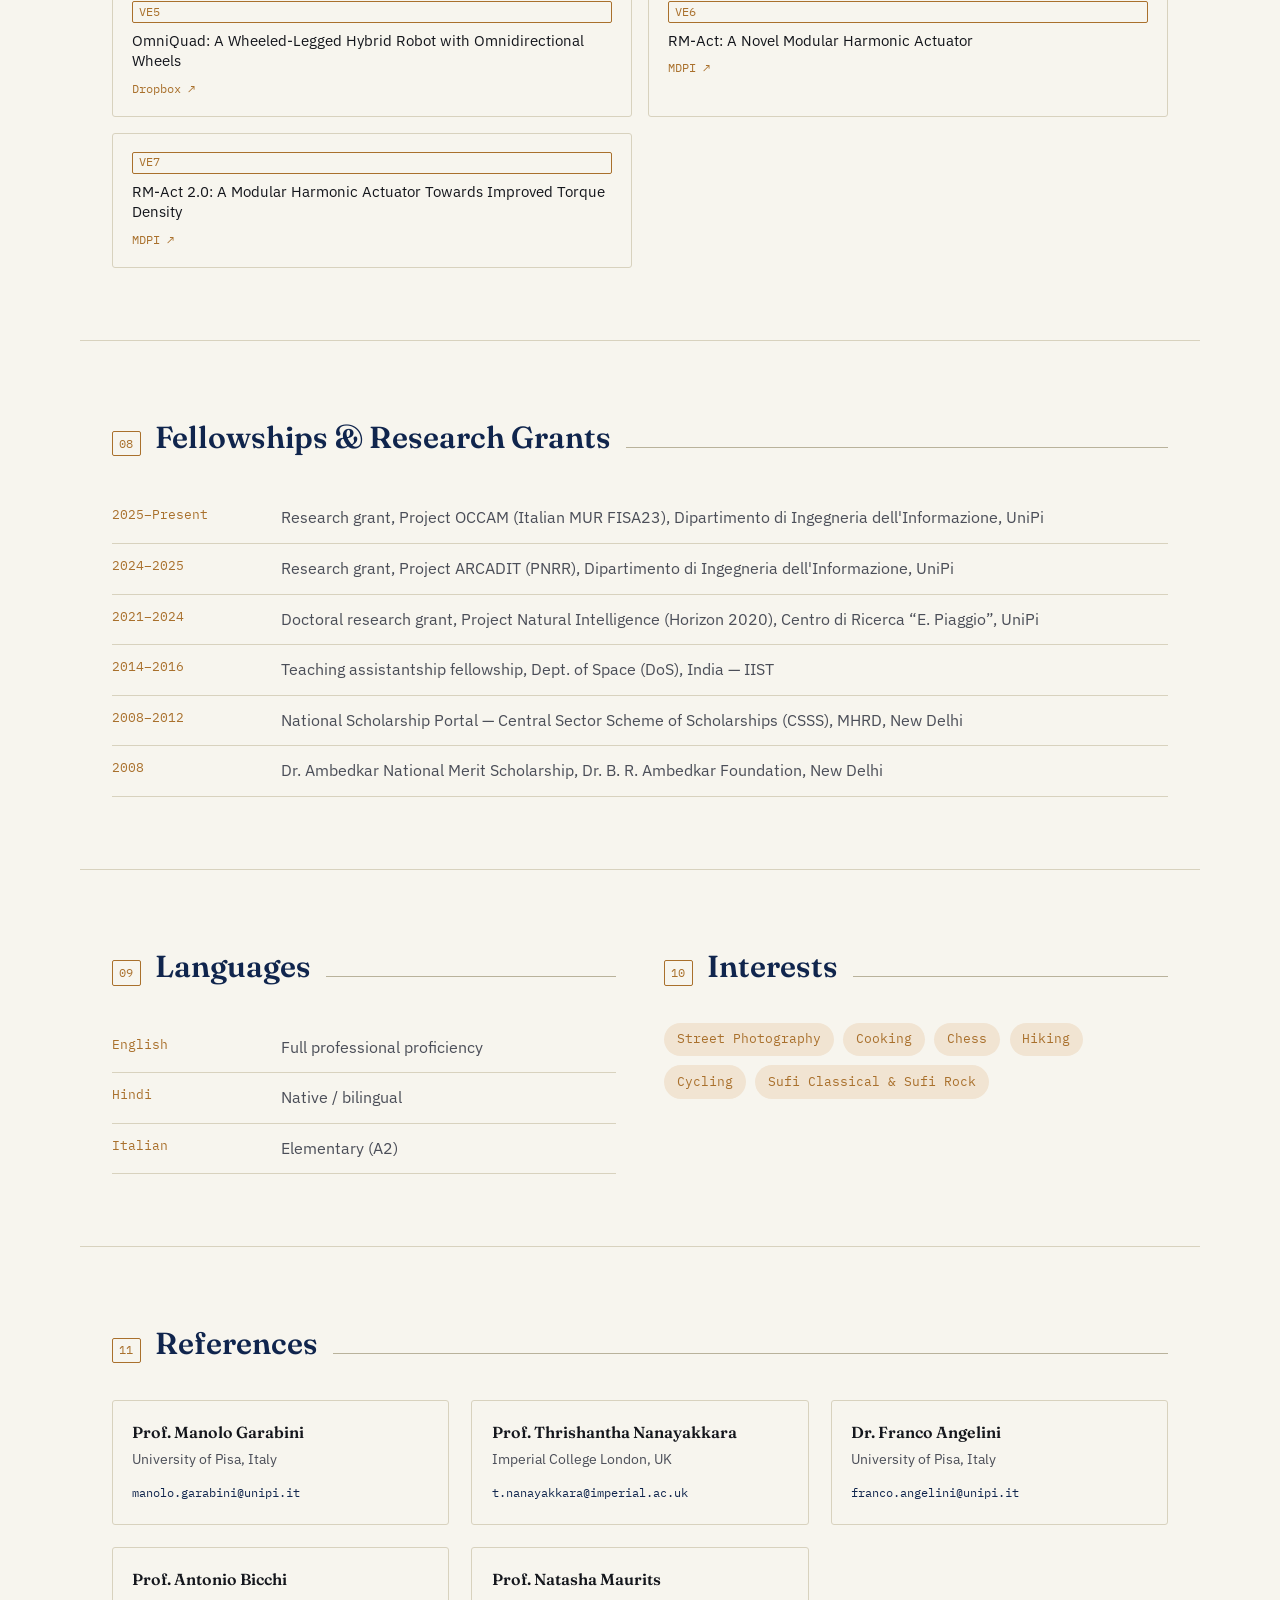
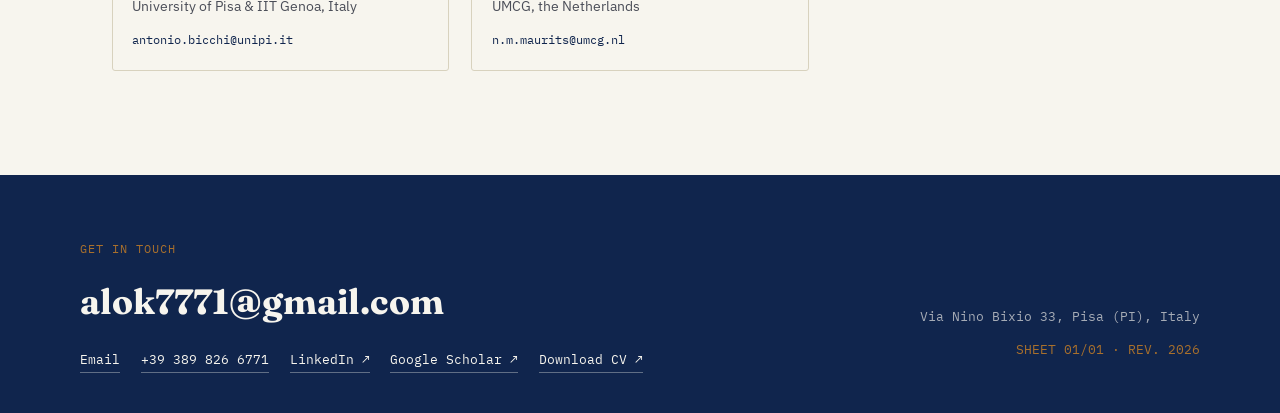
==== commit eb70fb06: "Replace logotype with name" ====
--- a/index.html
+++ b/index.html
@@ -54,7 +54,10 @@
         </div>
       </div>
       <div class="hero-right">
-        <img src="assets/Alok.jpg" alt="Alok Ranjan" style="width:150px; height:150px; border-radius:50%; object-fit:cover; border:1.5px solid #B9B29B;">
+        <div class="photo-slot" aria-hidden="true">
+          <span>AR</span>
+          <p>photo</p>
+        </div>
         <svg class="linkage" viewBox="0 0 360 420" fill="none" xmlns="http://www.w3.org/2000/svg" aria-hidden="true">
           <circle cx="120" cy="90" r="3" class="joint joint-fixed"/>
           <line x1="120" y1="90" x2="210" y2="200" class="link link-a"/>
--- a/style.css
+++ b/style.css
@@ -64,6 +64,7 @@
 .mark{
   font-family:var(--font-mono); font-weight:600; font-size:0.95rem;
   color:var(--navy); text-decoration:none; letter-spacing:0.02em;
+  white-space:nowrap;
 }
 .mark-dot{ color:var(--brass); }
 .topnav{ display:flex; gap:1.5rem; margin-right:auto; flex-wrap:wrap; }
@@ -140,10 +141,6 @@
   border:1.5px dashed var(--line-strong);
   display:flex; flex-direction:column; align-items:center; justify-content:center;
   gap:0.2rem; background:var(--paper-dim); color:var(--line-strong);
-}
-.photo{
-  width:150px; height:150px; border-radius:50%;
-  object-fit:cover; border:1.5px solid var(--line-strong);
 }
 .photo-slot span{ font-family:var(--font-display); font-size:1.8rem; color:var(--navy); opacity:0.5; }
 .photo-slot p{ margin:0; font-family:var(--font-mono); font-size:0.65rem; text-transform:uppercase; letter-spacing:0.08em; }
@@ -232,13 +229,13 @@
 }
 .pub-list{ list-style:none; margin:0; padding:0; counter-reset:none; }
 .pub-list li{
-  padding:0.8rem 0; border-bottom:1px solid var(--line);
-  color:var(--ink-soft); font-size:0.95rem; line-height:1.6;
+  display:flex; gap:0.8rem; padding:0.8rem 0; border-bottom:1px solid var(--line);
+  color:var(--ink-soft); font-size:0.95rem; line-height:1.55;
 }
 .pub-tag{
-  display:inline-block; font-family:var(--font-mono); font-size:0.72rem; color:var(--brass);
+  font-family:var(--font-mono); font-size:0.72rem; color:var(--brass);
   border:1px solid var(--brass); border-radius:2px; padding:0.05rem 0.35rem;
-  white-space:nowrap; margin-right:0.6rem; vertical-align:2px;
+  height:fit-content; white-space:nowrap;
 }
 .pub-list a{ font-family:var(--font-mono); font-size:0.85rem; text-decoration:none; white-space:nowrap; }
 .pub-list a:hover{ text-decoration:underline; }
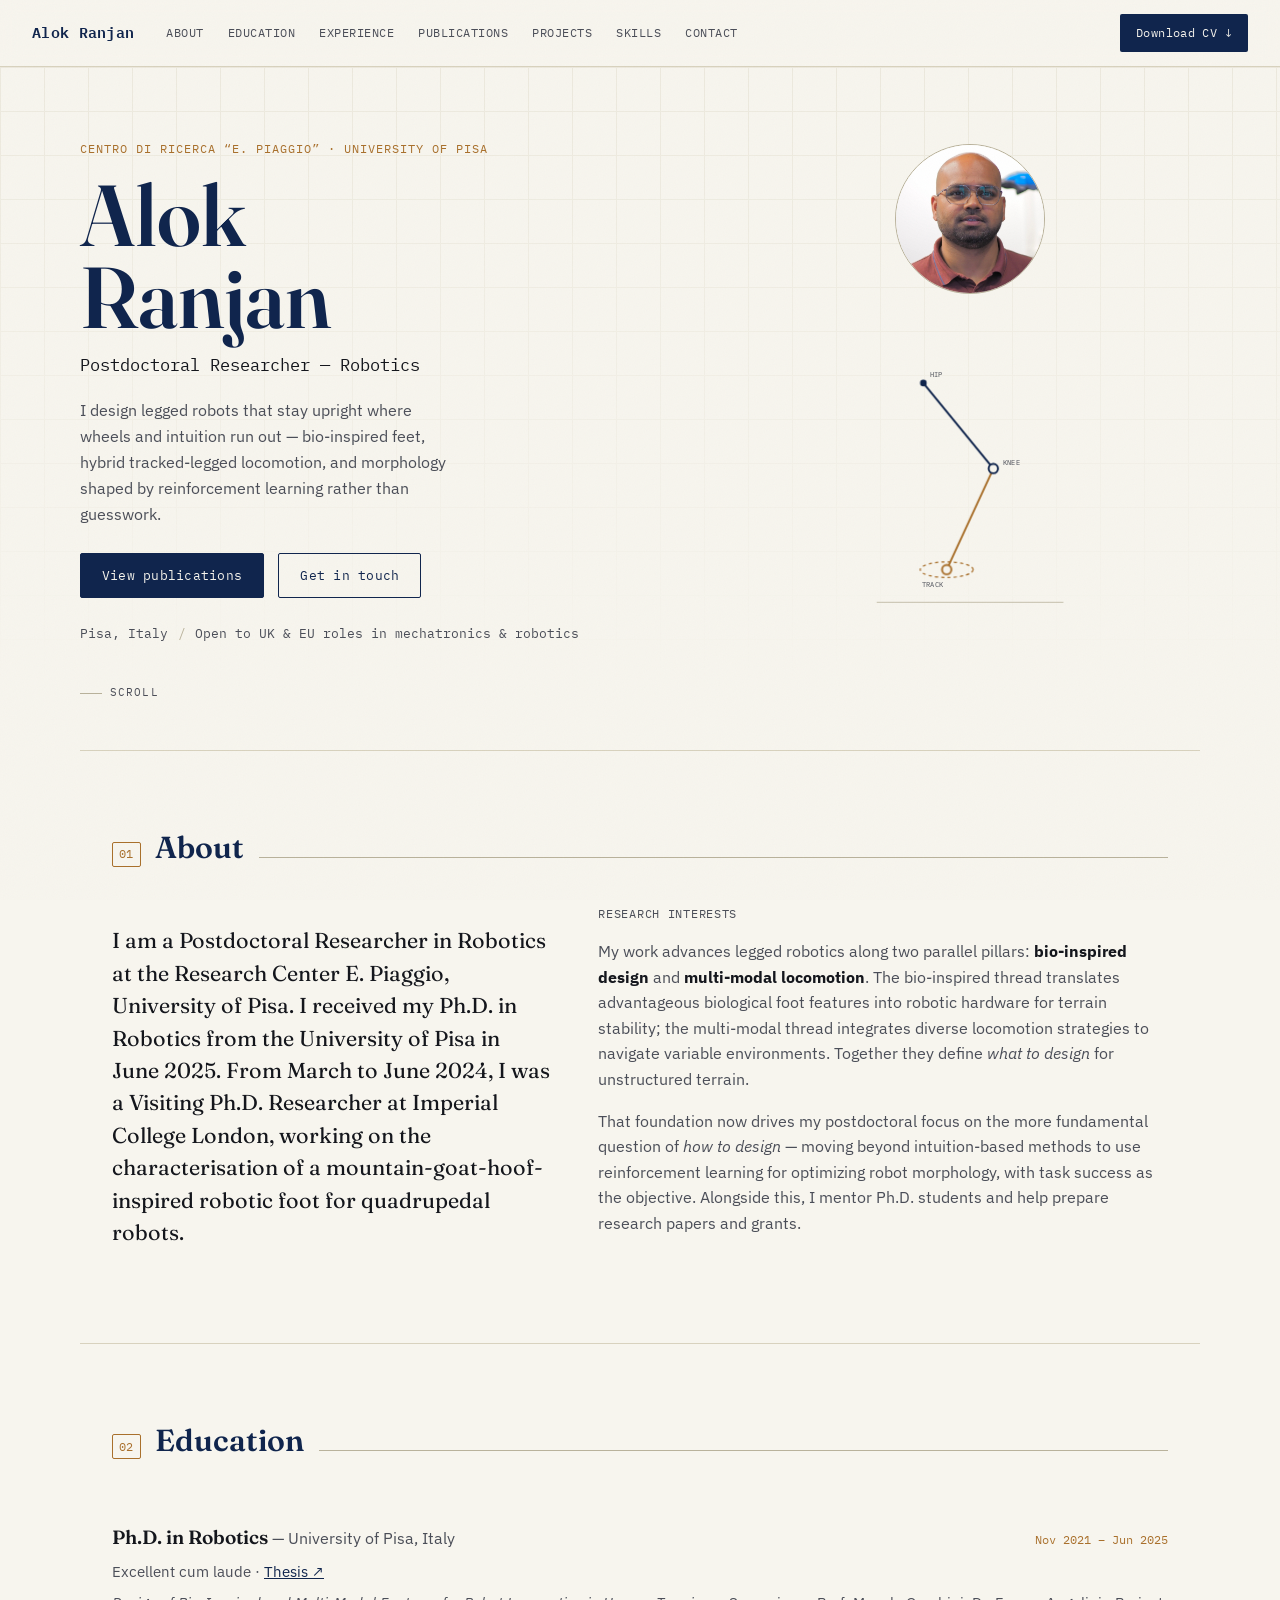
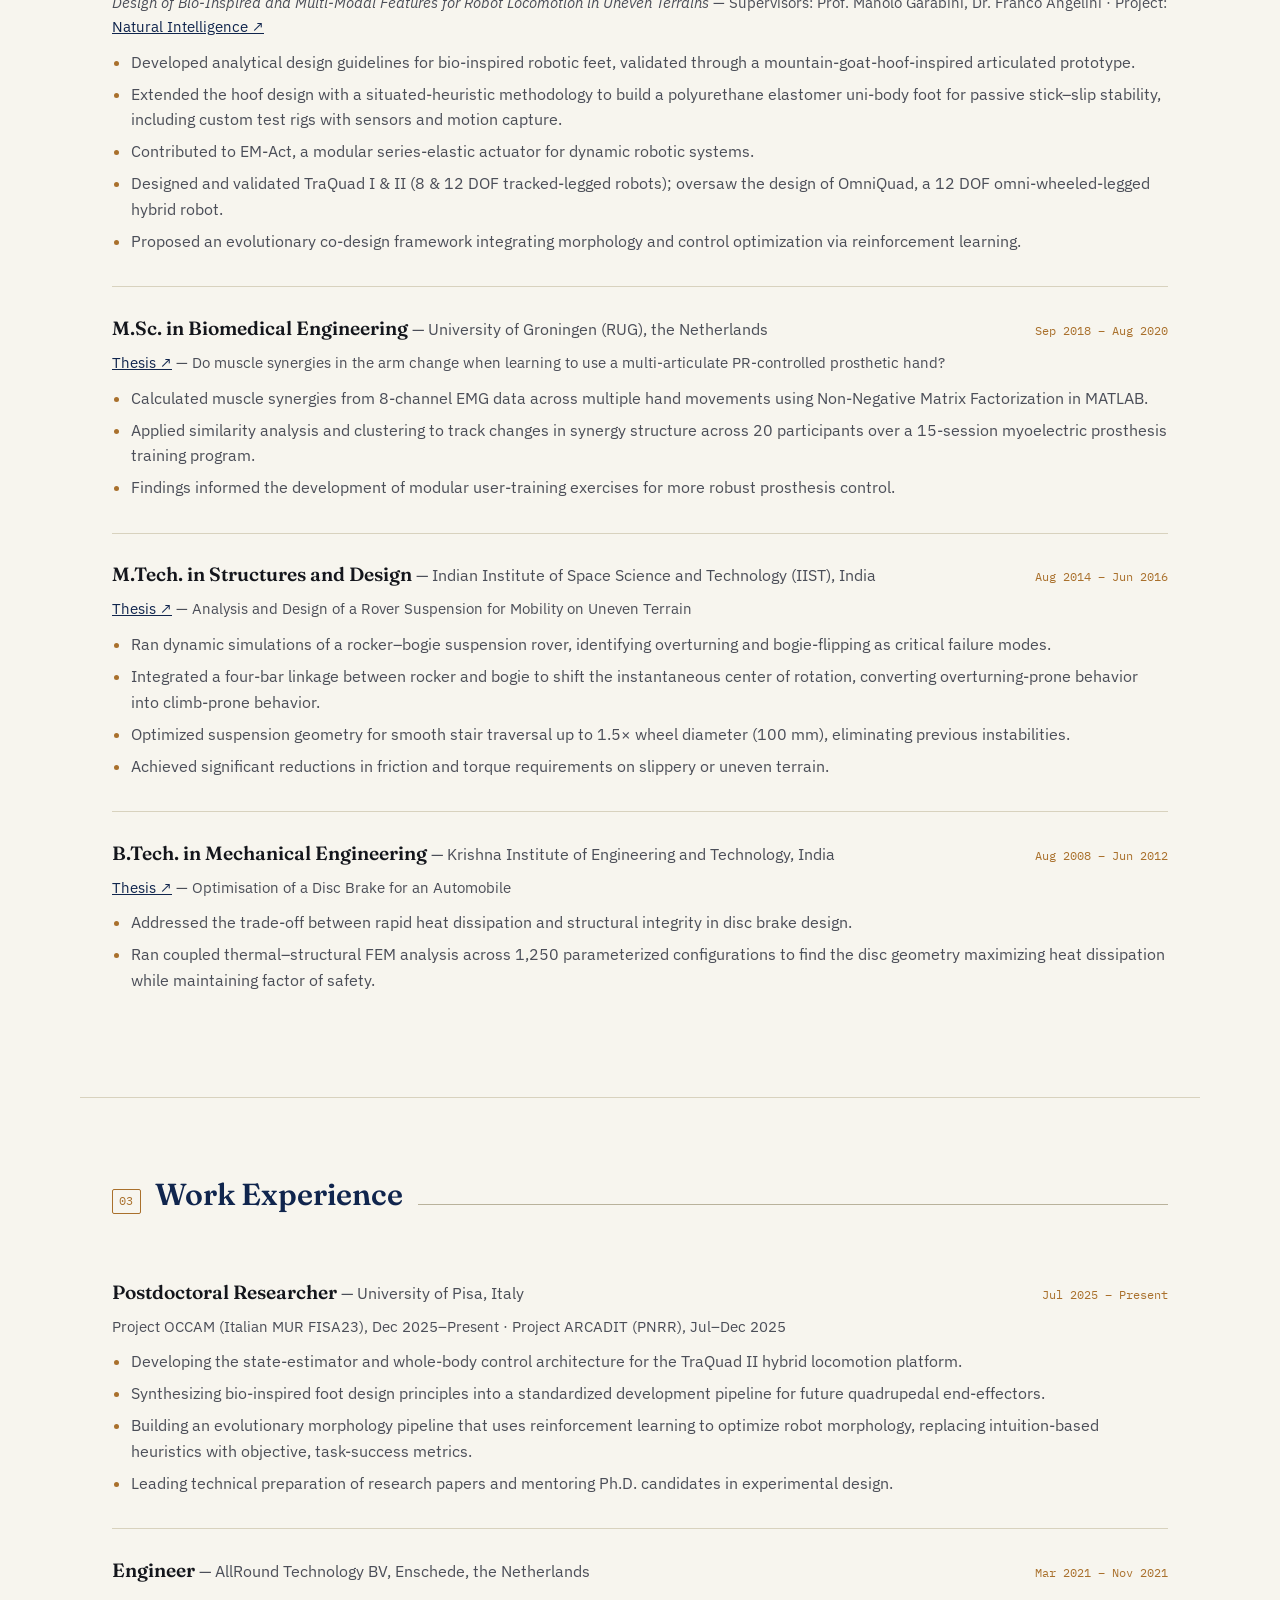
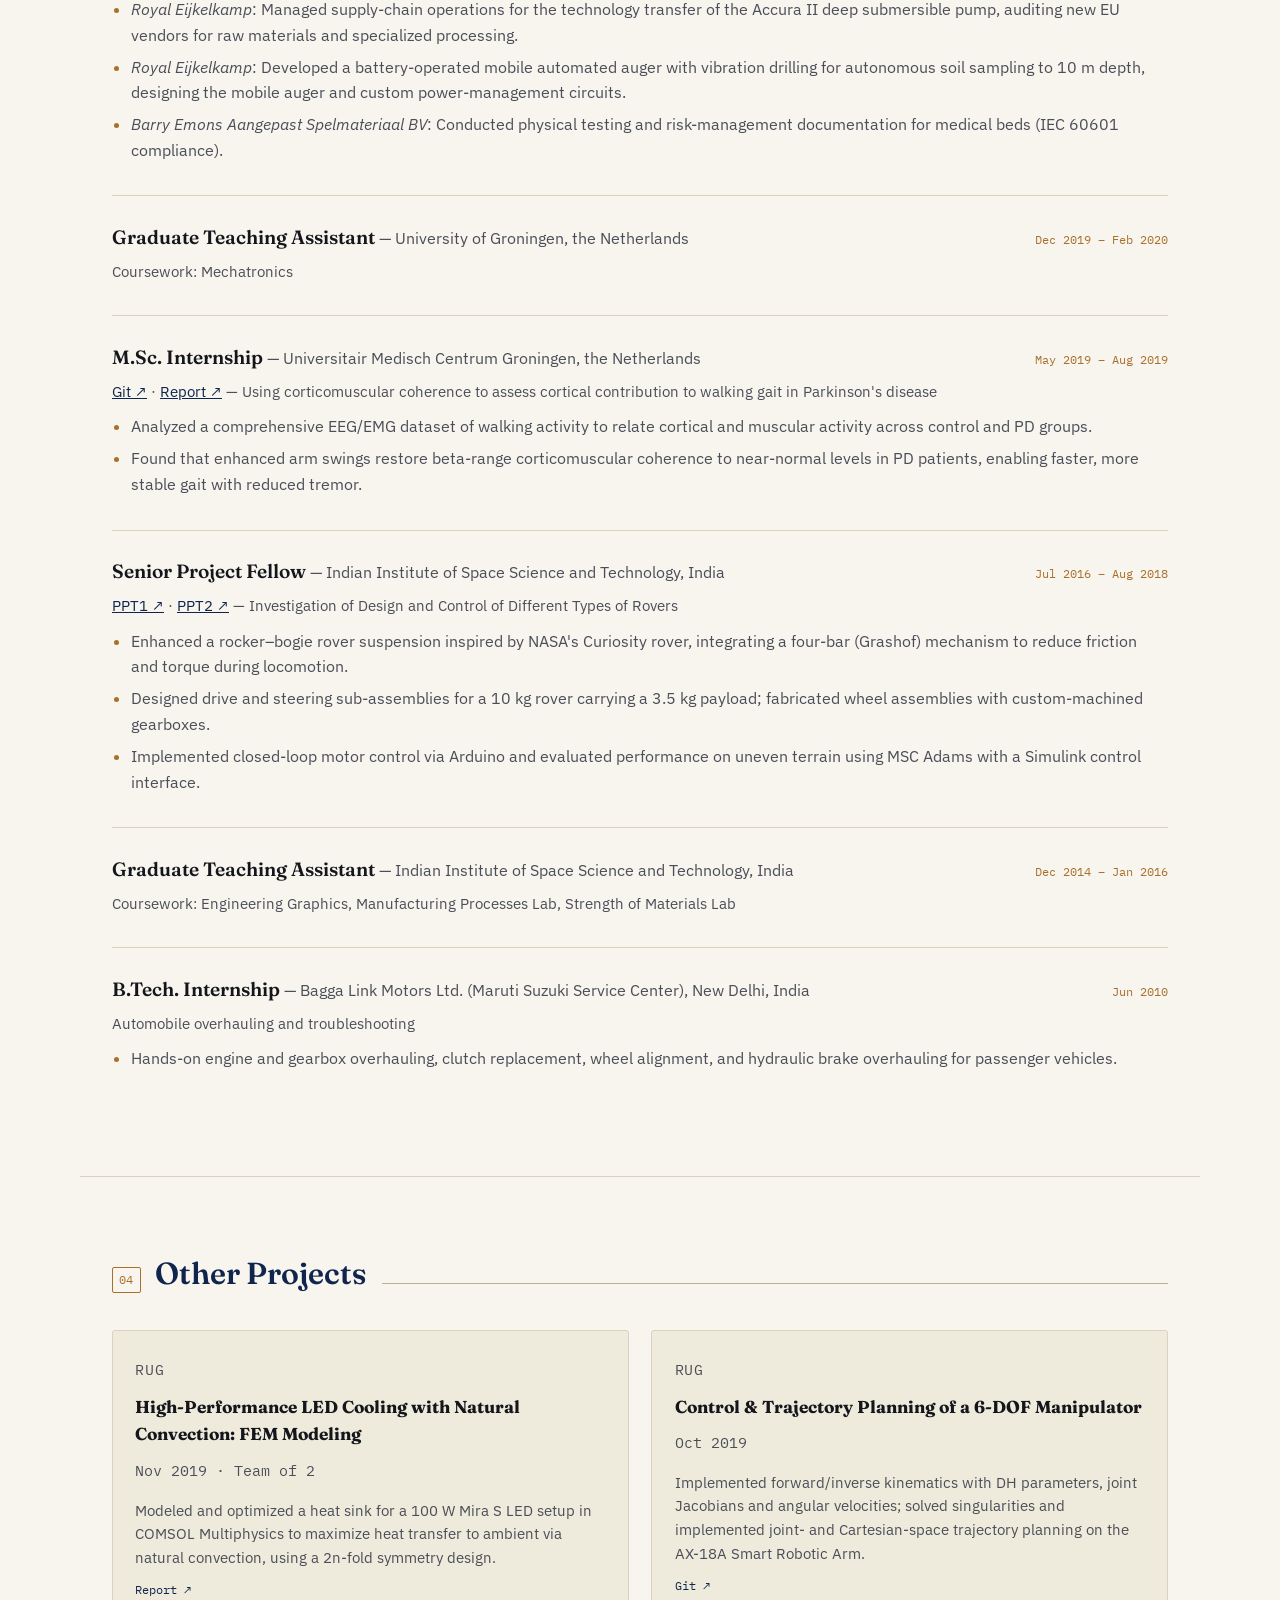
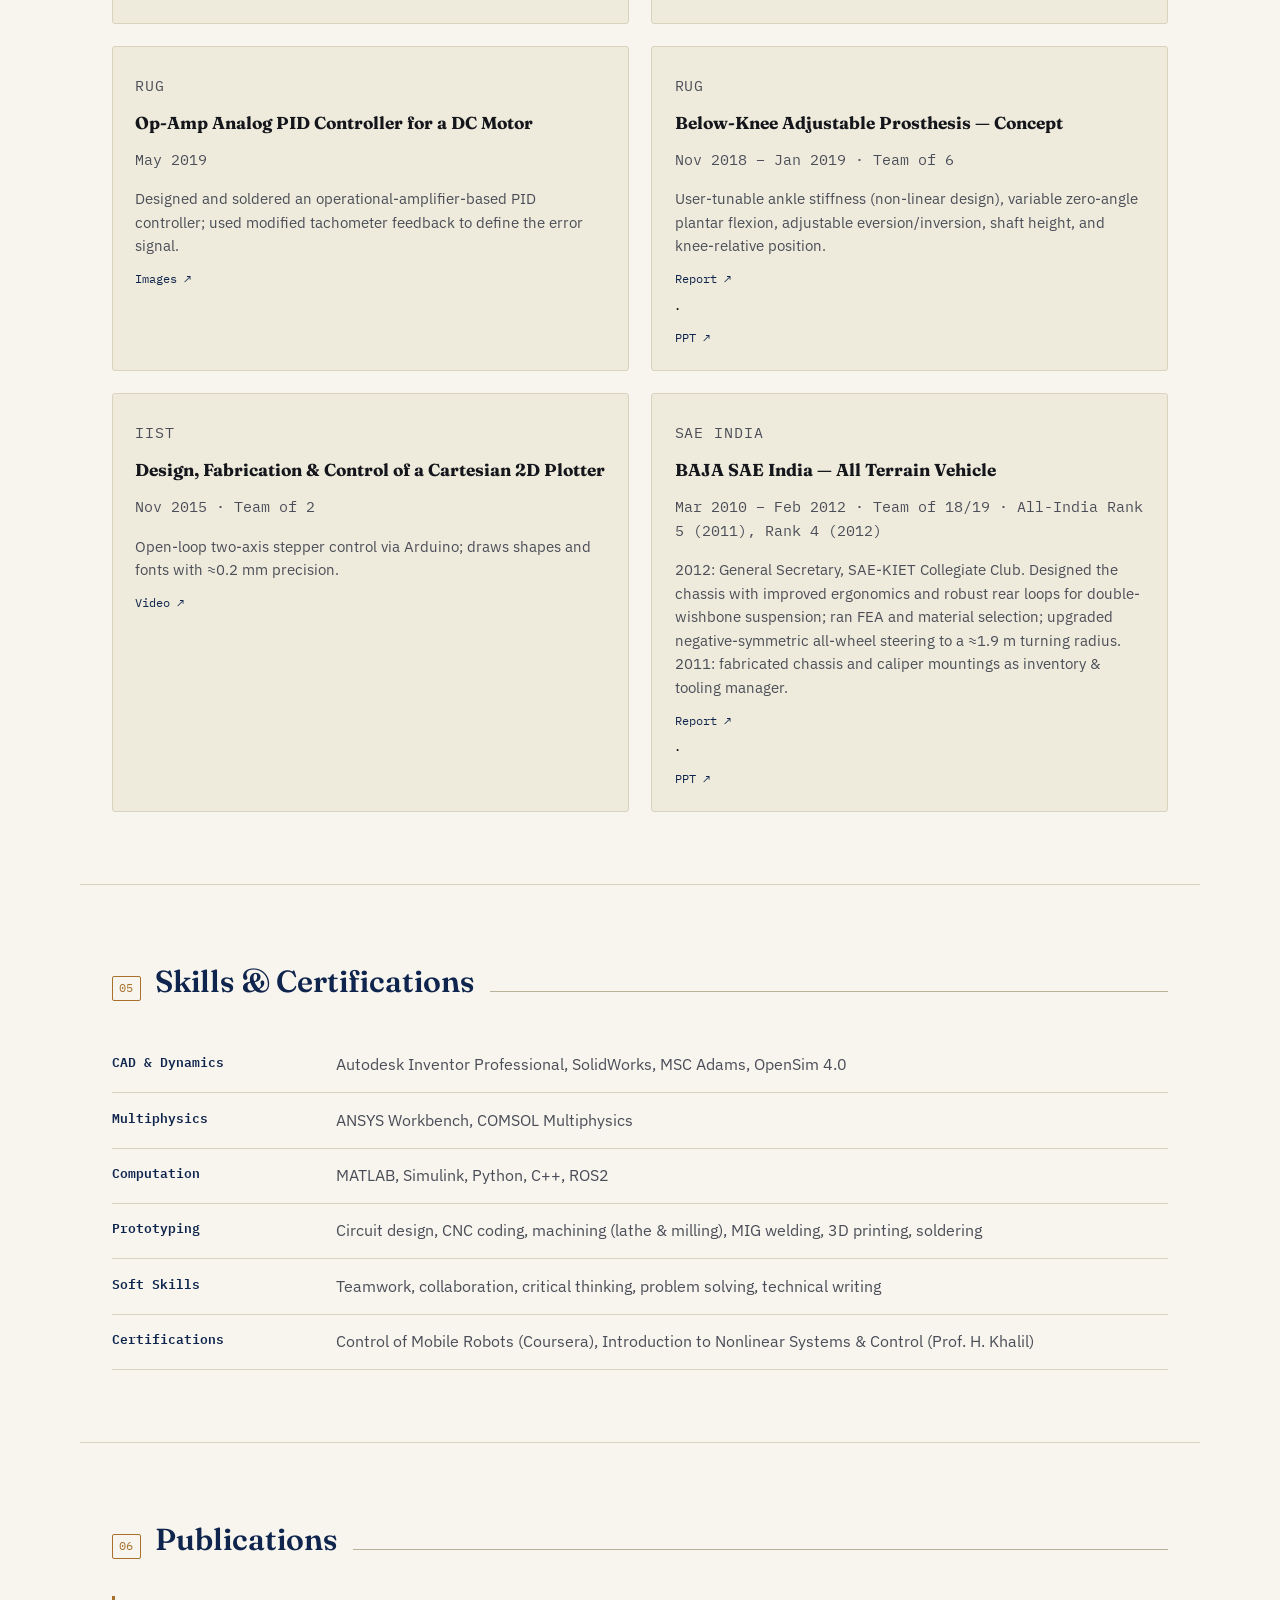
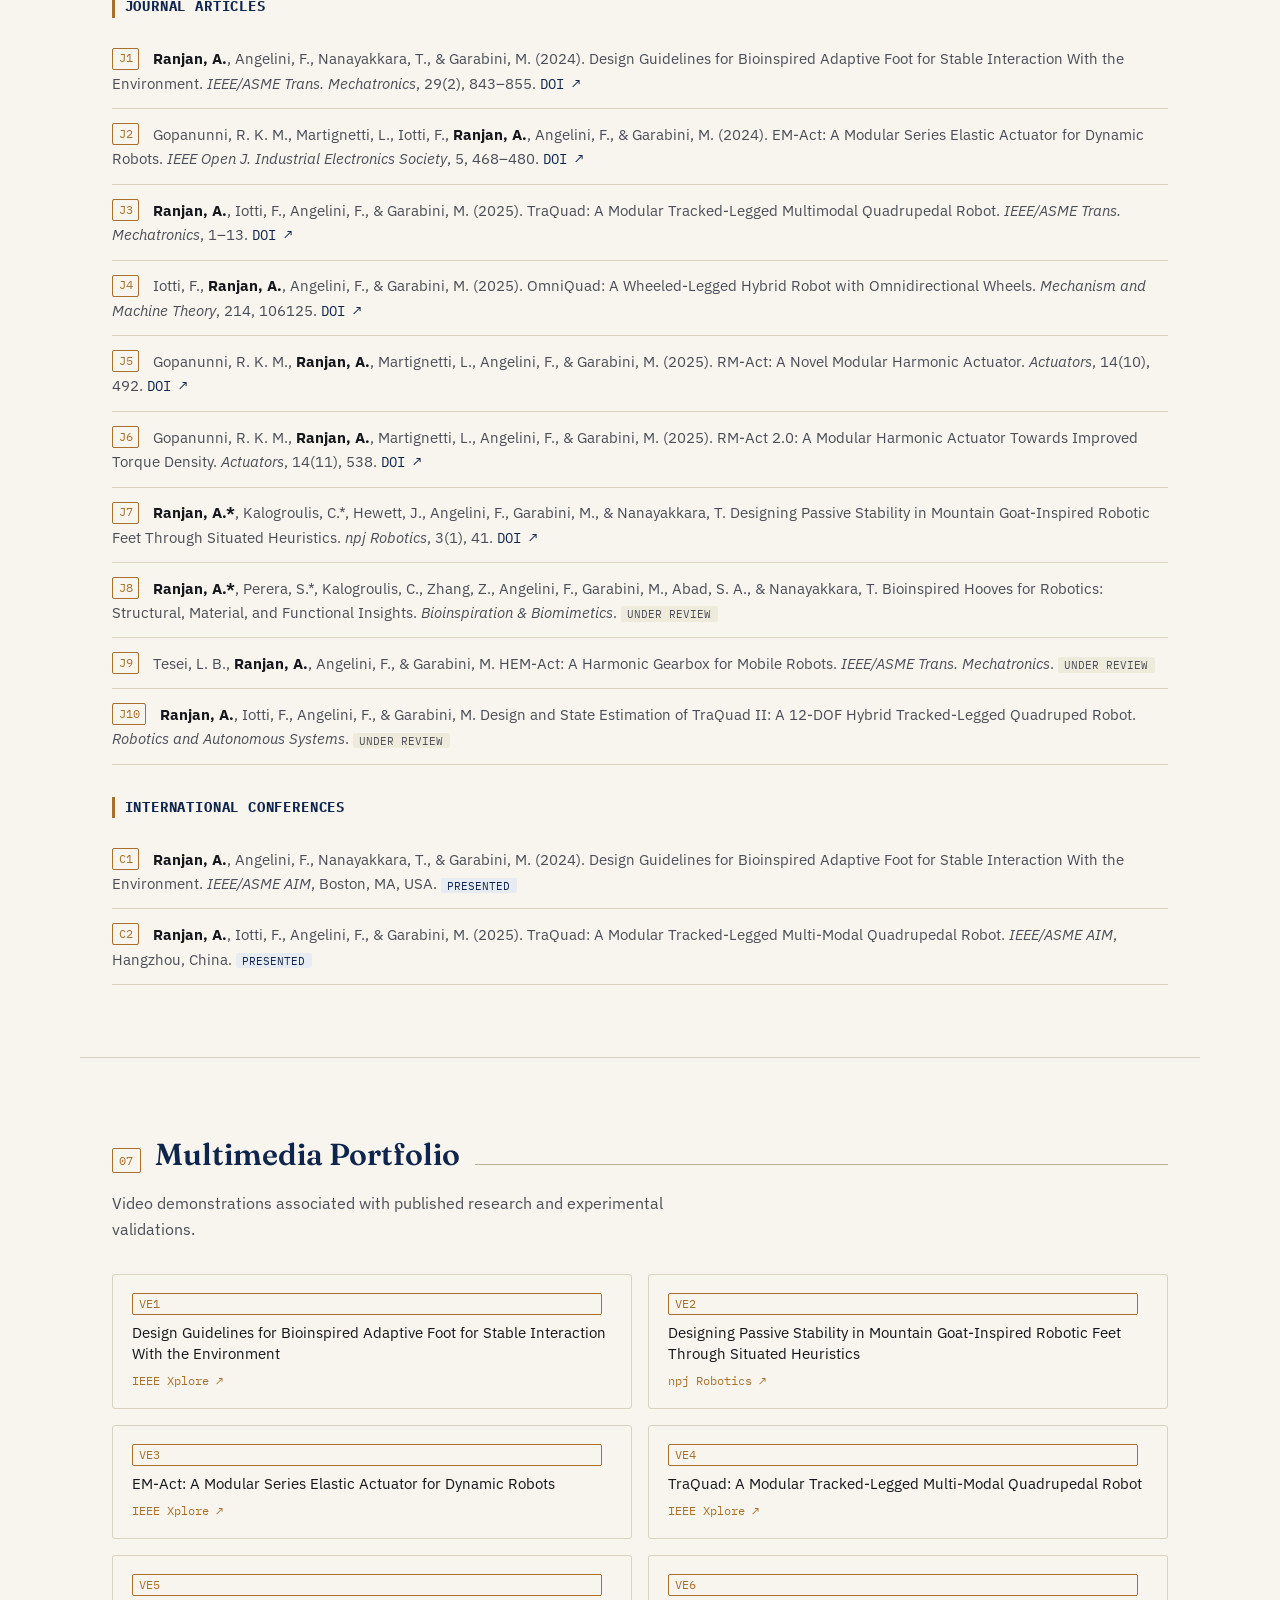
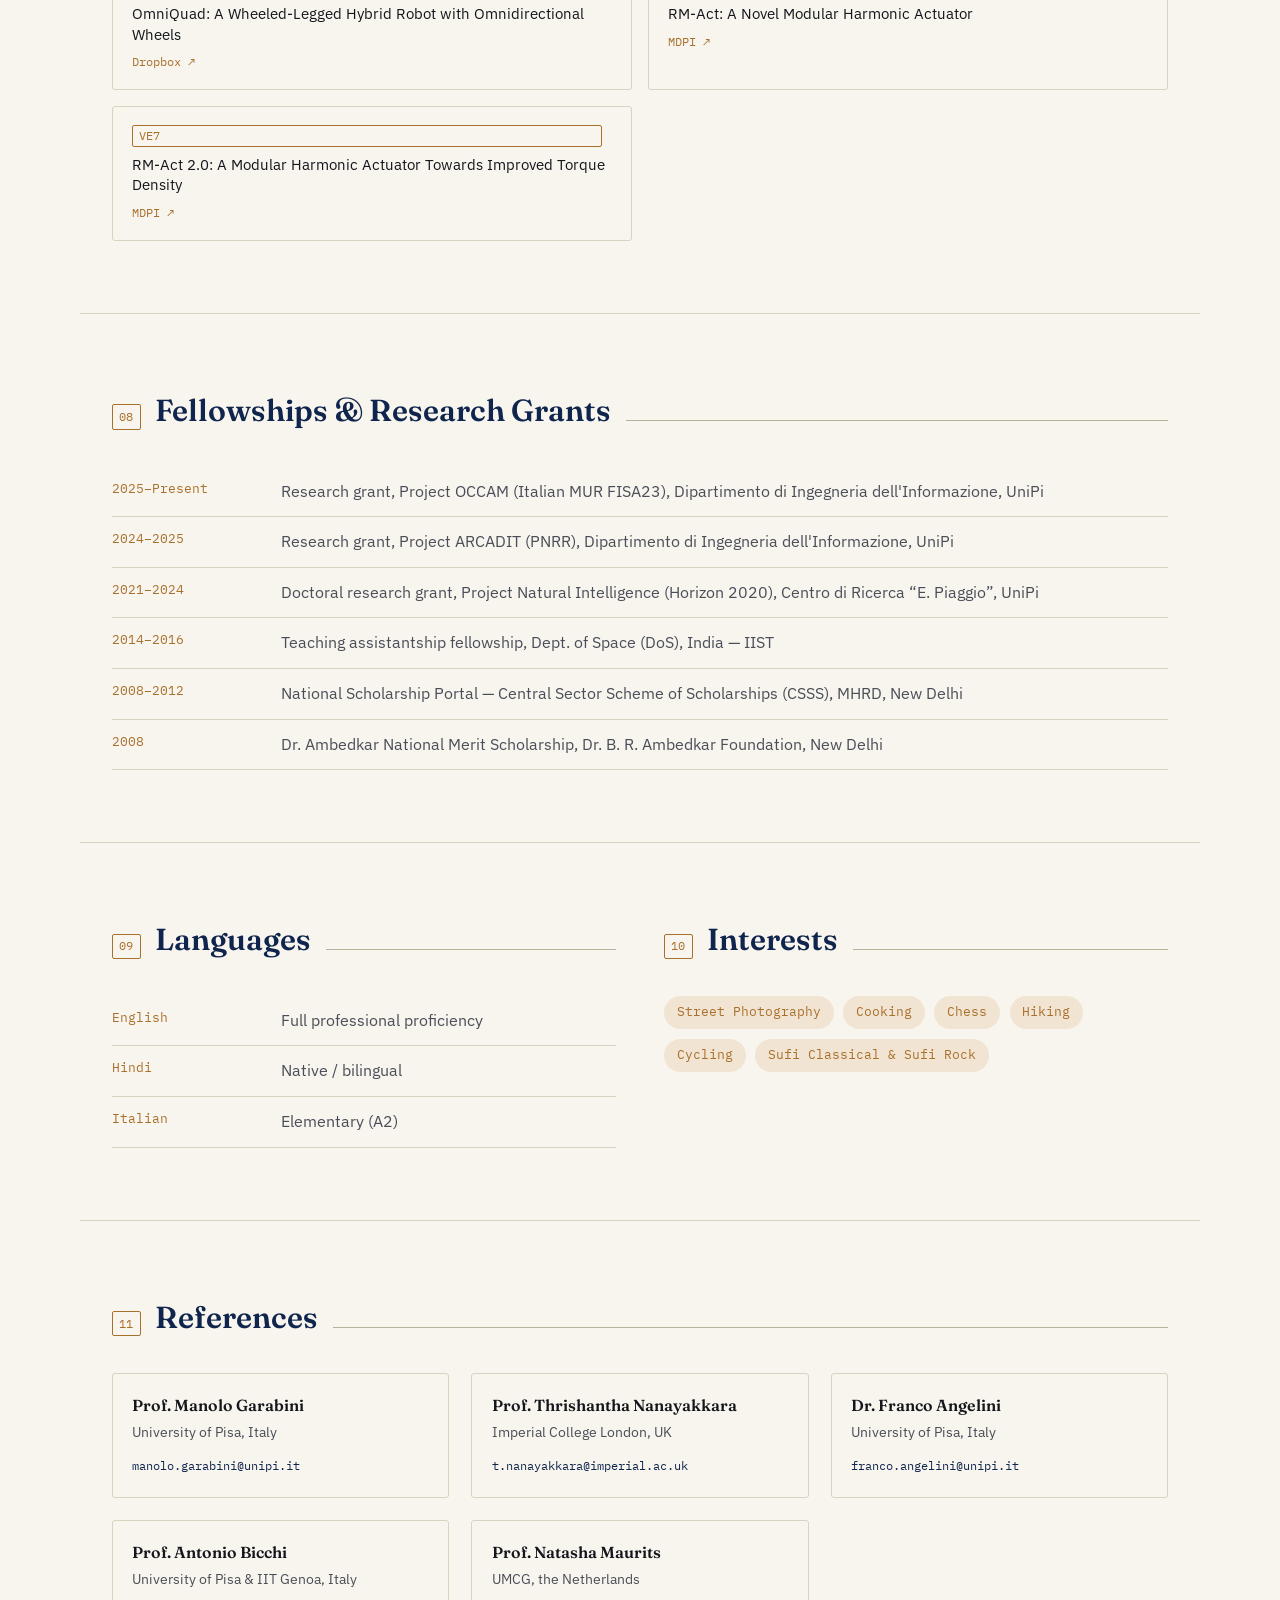
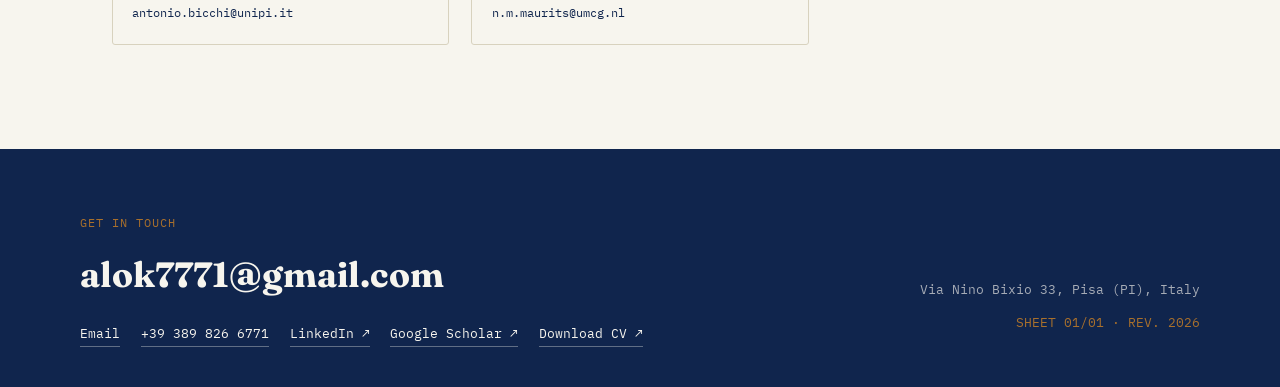
==== commit 274acc4b: "Initial site" ====
--- a/index.html
+++ b/index.html
@@ -54,10 +54,7 @@
         </div>
       </div>
       <div class="hero-right">
-        <div class="photo-slot" aria-hidden="true">
-          <span>AR</span>
-          <p>photo</p>
-        </div>
+        <img src="assets/Alok.jpg" alt="Alok Ranjan" style="width:150px; height:150px; border-radius:50%; object-fit:cover; border:1.5px solid #B9B29B;">
         <svg class="linkage" viewBox="0 0 360 420" fill="none" xmlns="http://www.w3.org/2000/svg" aria-hidden="true">
           <circle cx="120" cy="90" r="3" class="joint joint-fixed"/>
           <line x1="120" y1="90" x2="210" y2="200" class="link link-a"/>
--- a/style.css
+++ b/style.css
@@ -64,7 +64,6 @@
 .mark{
   font-family:var(--font-mono); font-weight:600; font-size:0.95rem;
   color:var(--navy); text-decoration:none; letter-spacing:0.02em;
-  white-space:nowrap;
 }
 .mark-dot{ color:var(--brass); }
 .topnav{ display:flex; gap:1.5rem; margin-right:auto; flex-wrap:wrap; }
@@ -141,6 +140,10 @@
   border:1.5px dashed var(--line-strong);
   display:flex; flex-direction:column; align-items:center; justify-content:center;
   gap:0.2rem; background:var(--paper-dim); color:var(--line-strong);
+}
+.photo{
+  width:150px; height:150px; border-radius:50%;
+  object-fit:cover; border:1.5px solid var(--line-strong);
 }
 .photo-slot span{ font-family:var(--font-display); font-size:1.8rem; color:var(--navy); opacity:0.5; }
 .photo-slot p{ margin:0; font-family:var(--font-mono); font-size:0.65rem; text-transform:uppercase; letter-spacing:0.08em; }
@@ -229,13 +232,13 @@
 }
 .pub-list{ list-style:none; margin:0; padding:0; counter-reset:none; }
 .pub-list li{
-  display:flex; gap:0.8rem; padding:0.8rem 0; border-bottom:1px solid var(--line);
-  color:var(--ink-soft); font-size:0.95rem; line-height:1.55;
+  padding:0.8rem 0; border-bottom:1px solid var(--line);
+  color:var(--ink-soft); font-size:0.95rem; line-height:1.6;
 }
 .pub-tag{
-  font-family:var(--font-mono); font-size:0.72rem; color:var(--brass);
+  display:inline-block; font-family:var(--font-mono); font-size:0.72rem; color:var(--brass);
   border:1px solid var(--brass); border-radius:2px; padding:0.05rem 0.35rem;
-  height:fit-content; white-space:nowrap;
+  white-space:nowrap; margin-right:0.6rem; vertical-align:2px;
 }
 .pub-list a{ font-family:var(--font-mono); font-size:0.85rem; text-decoration:none; white-space:nowrap; }
 .pub-list a:hover{ text-decoration:underline; }
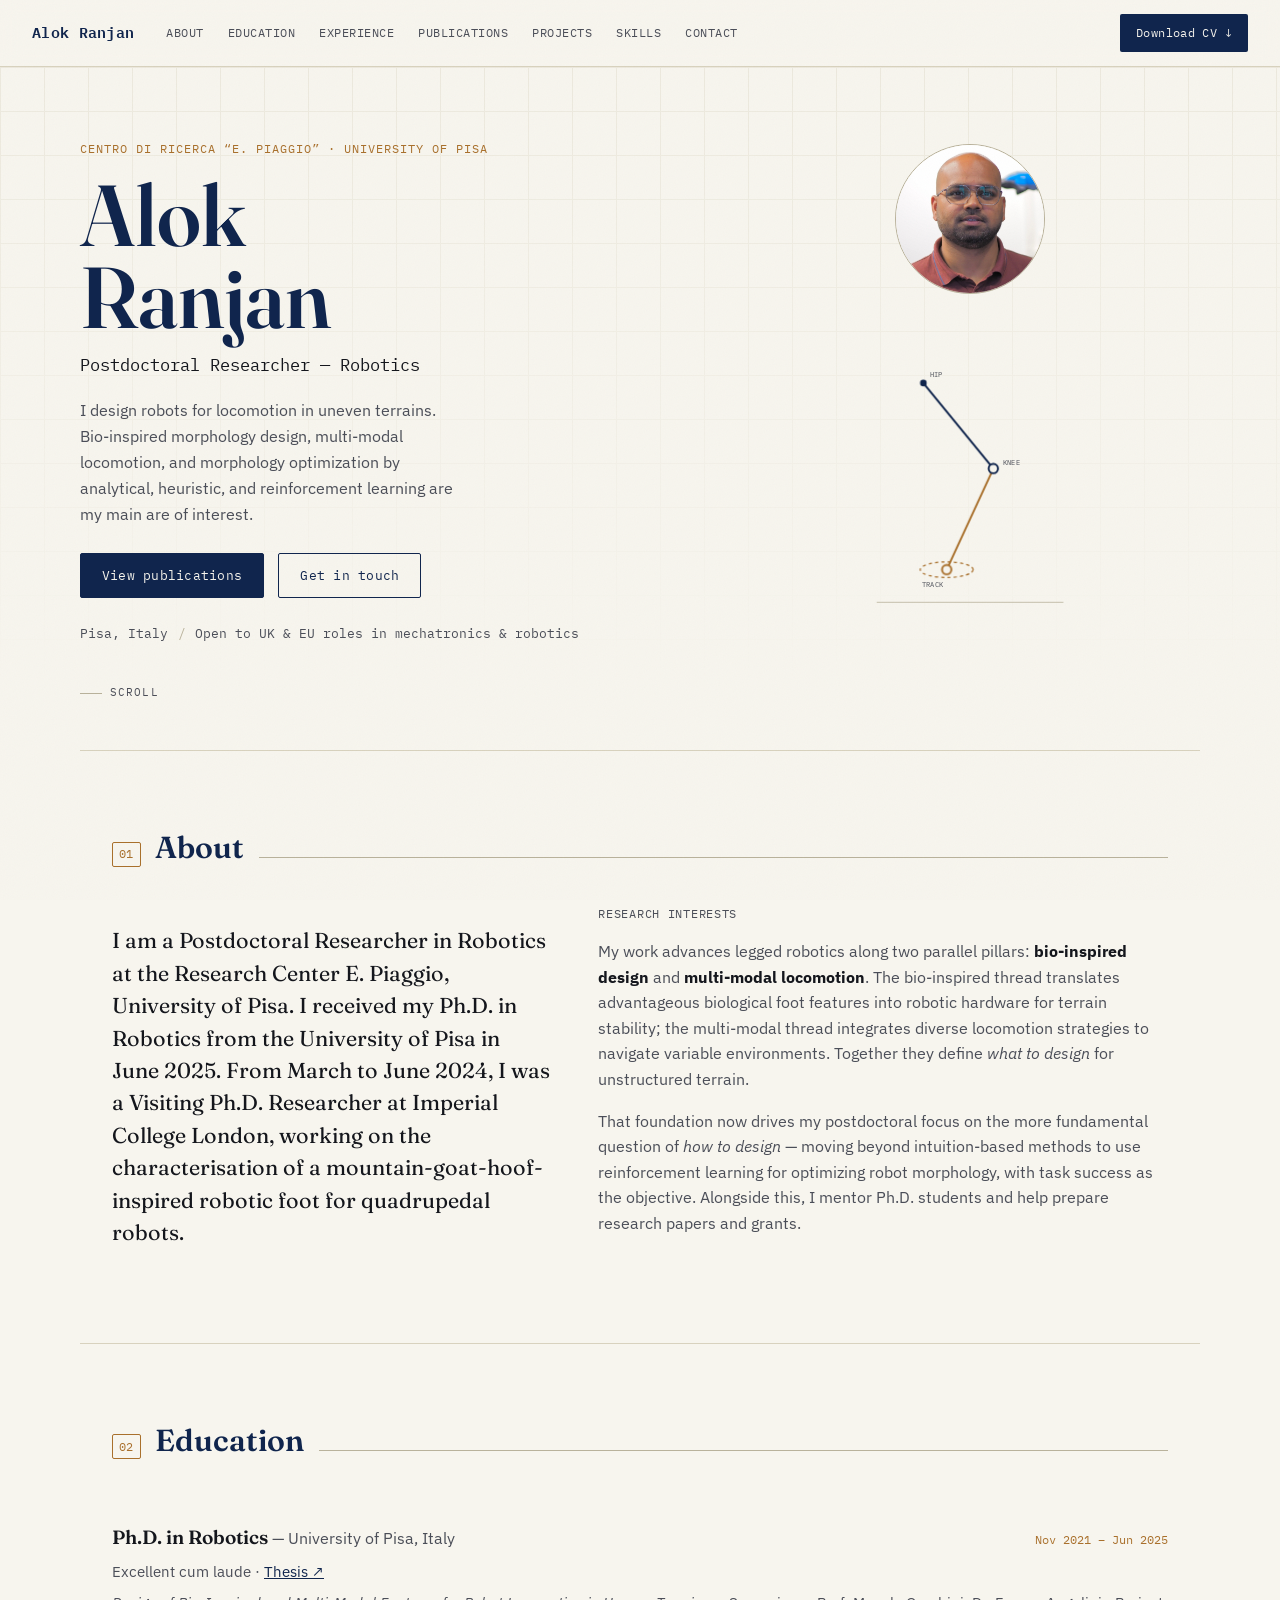
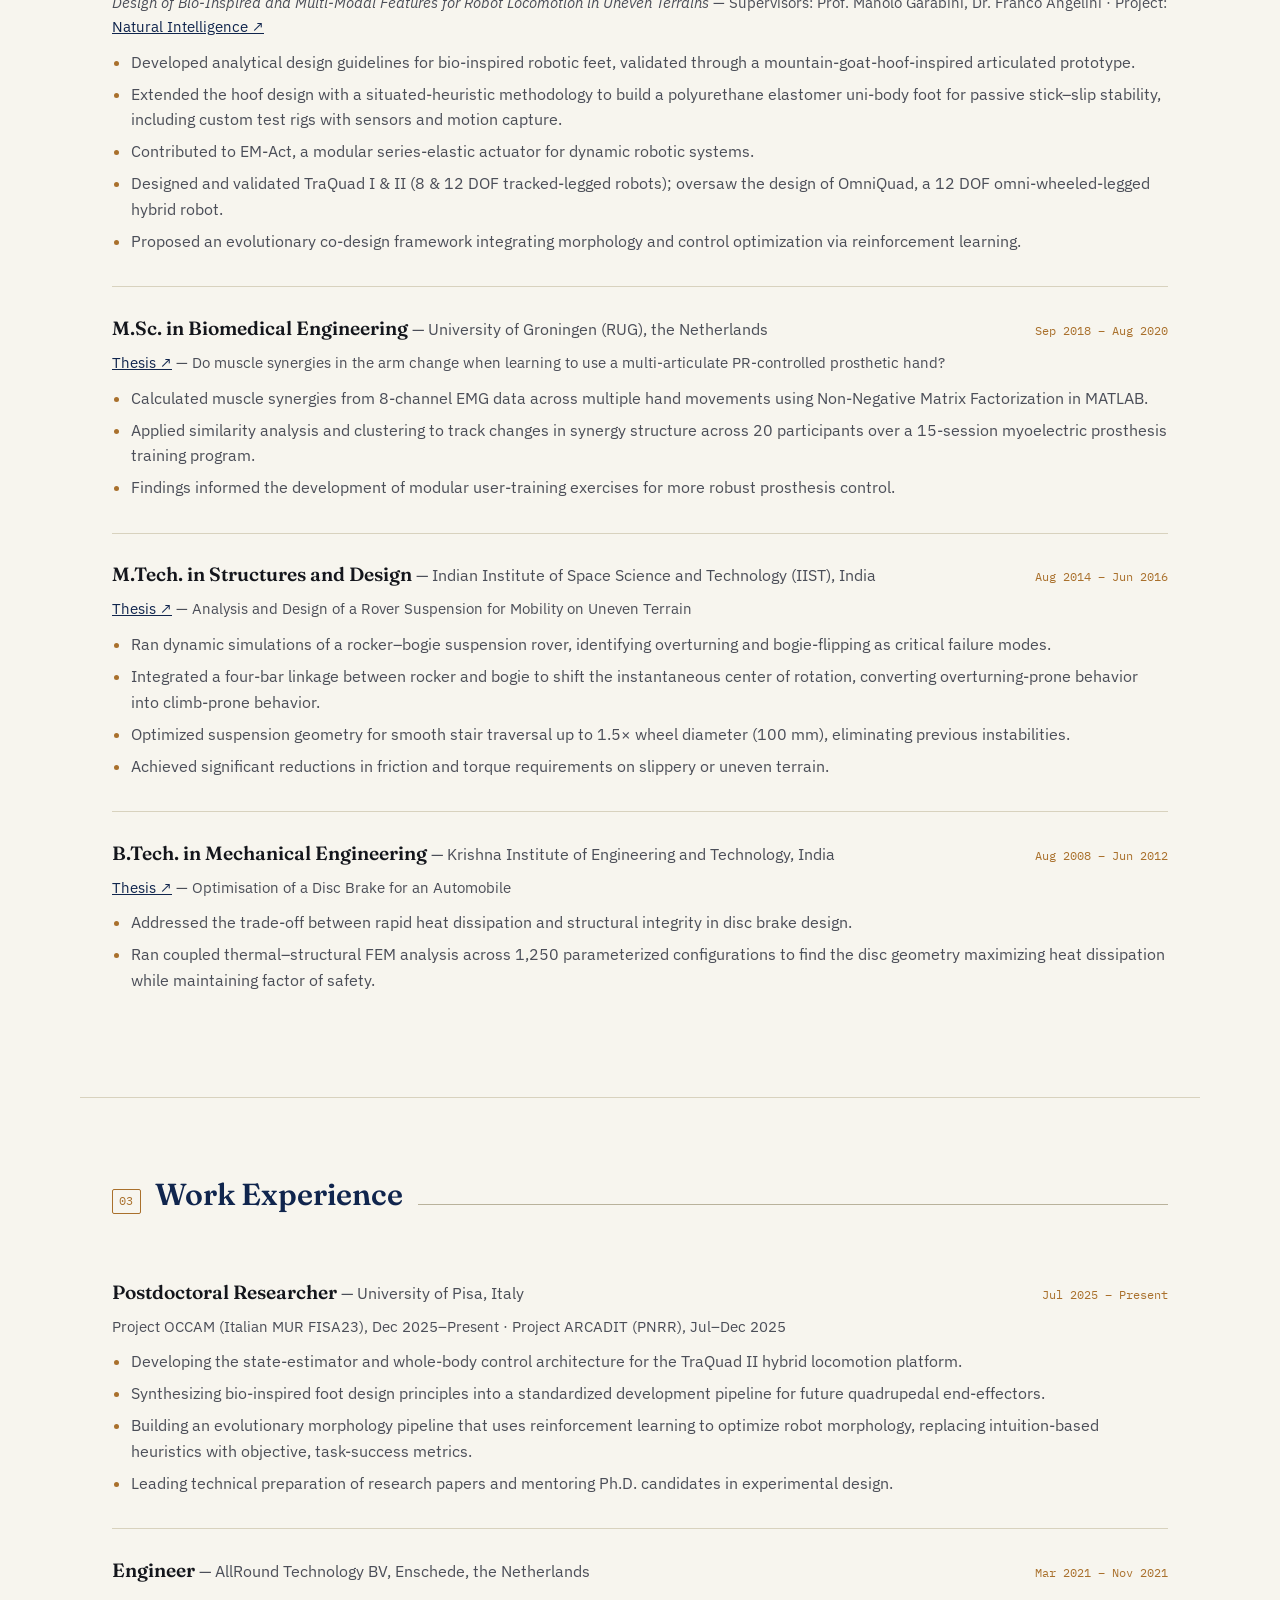
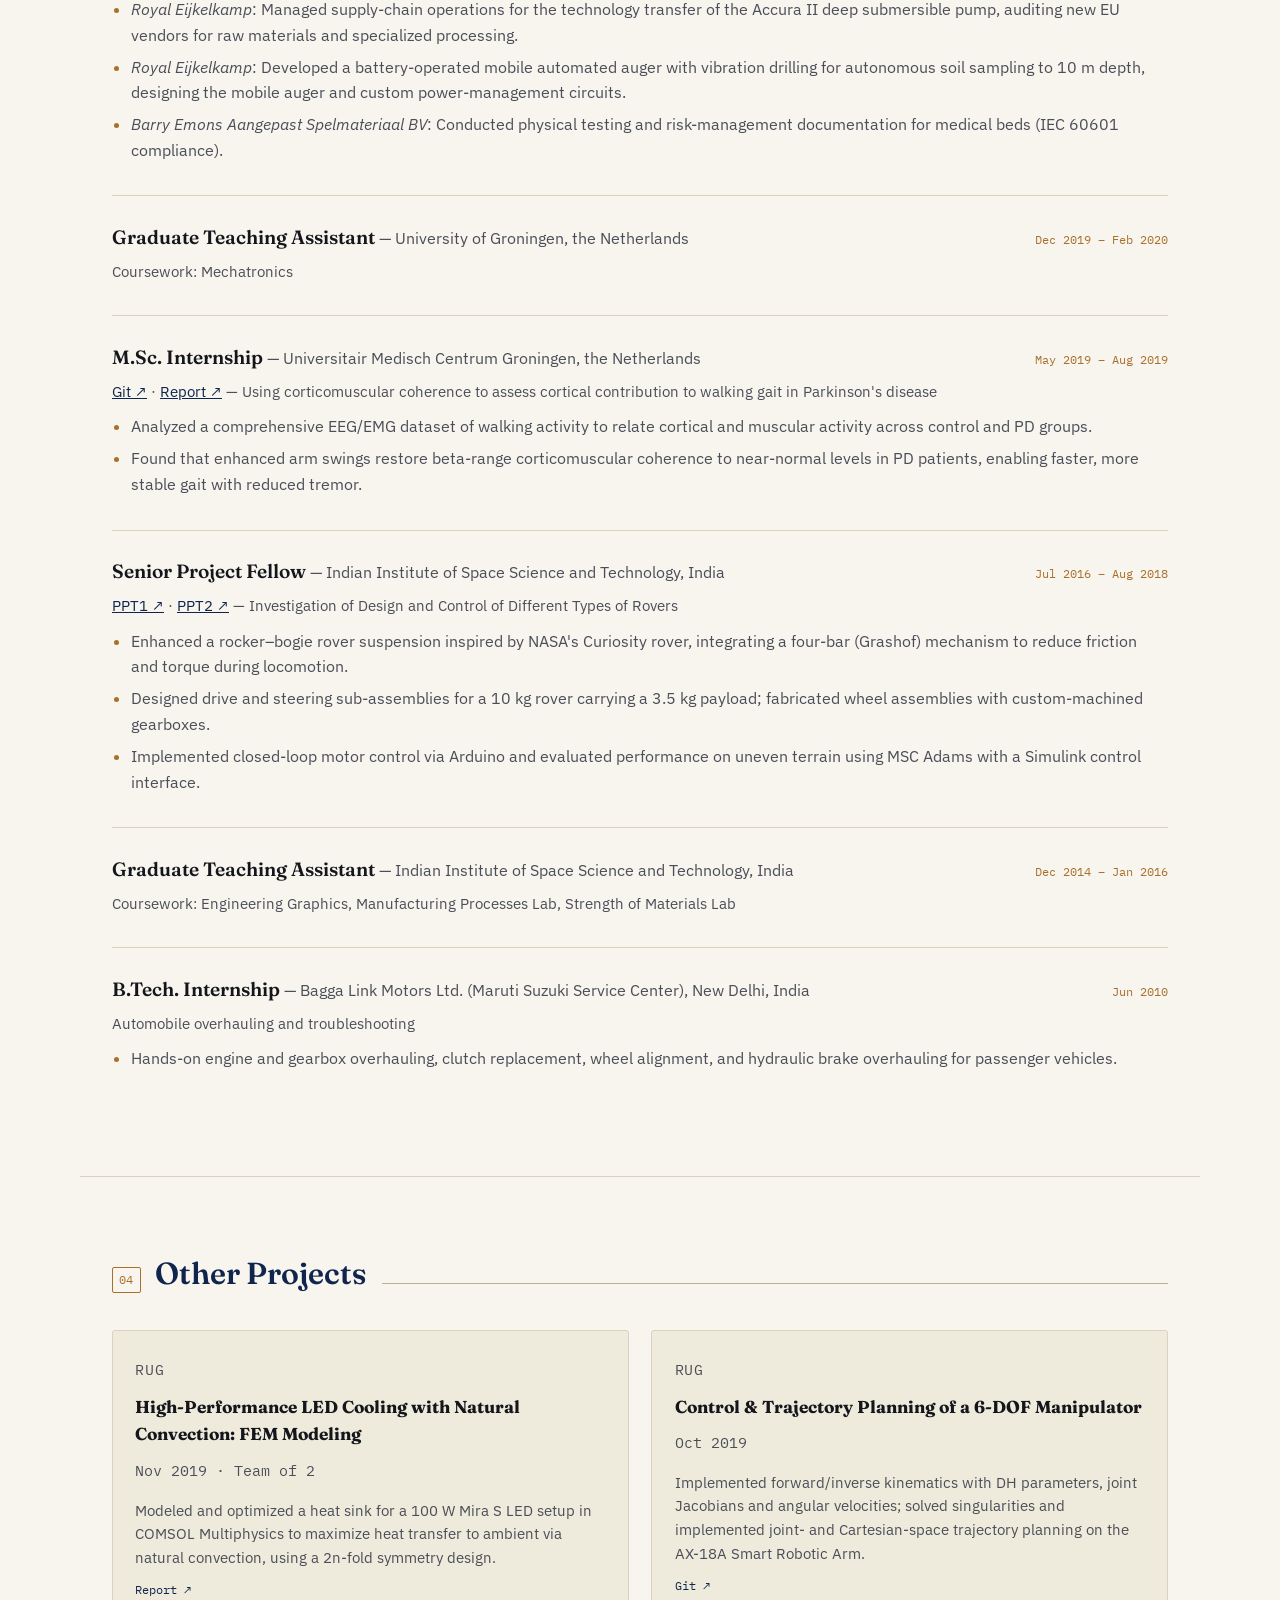
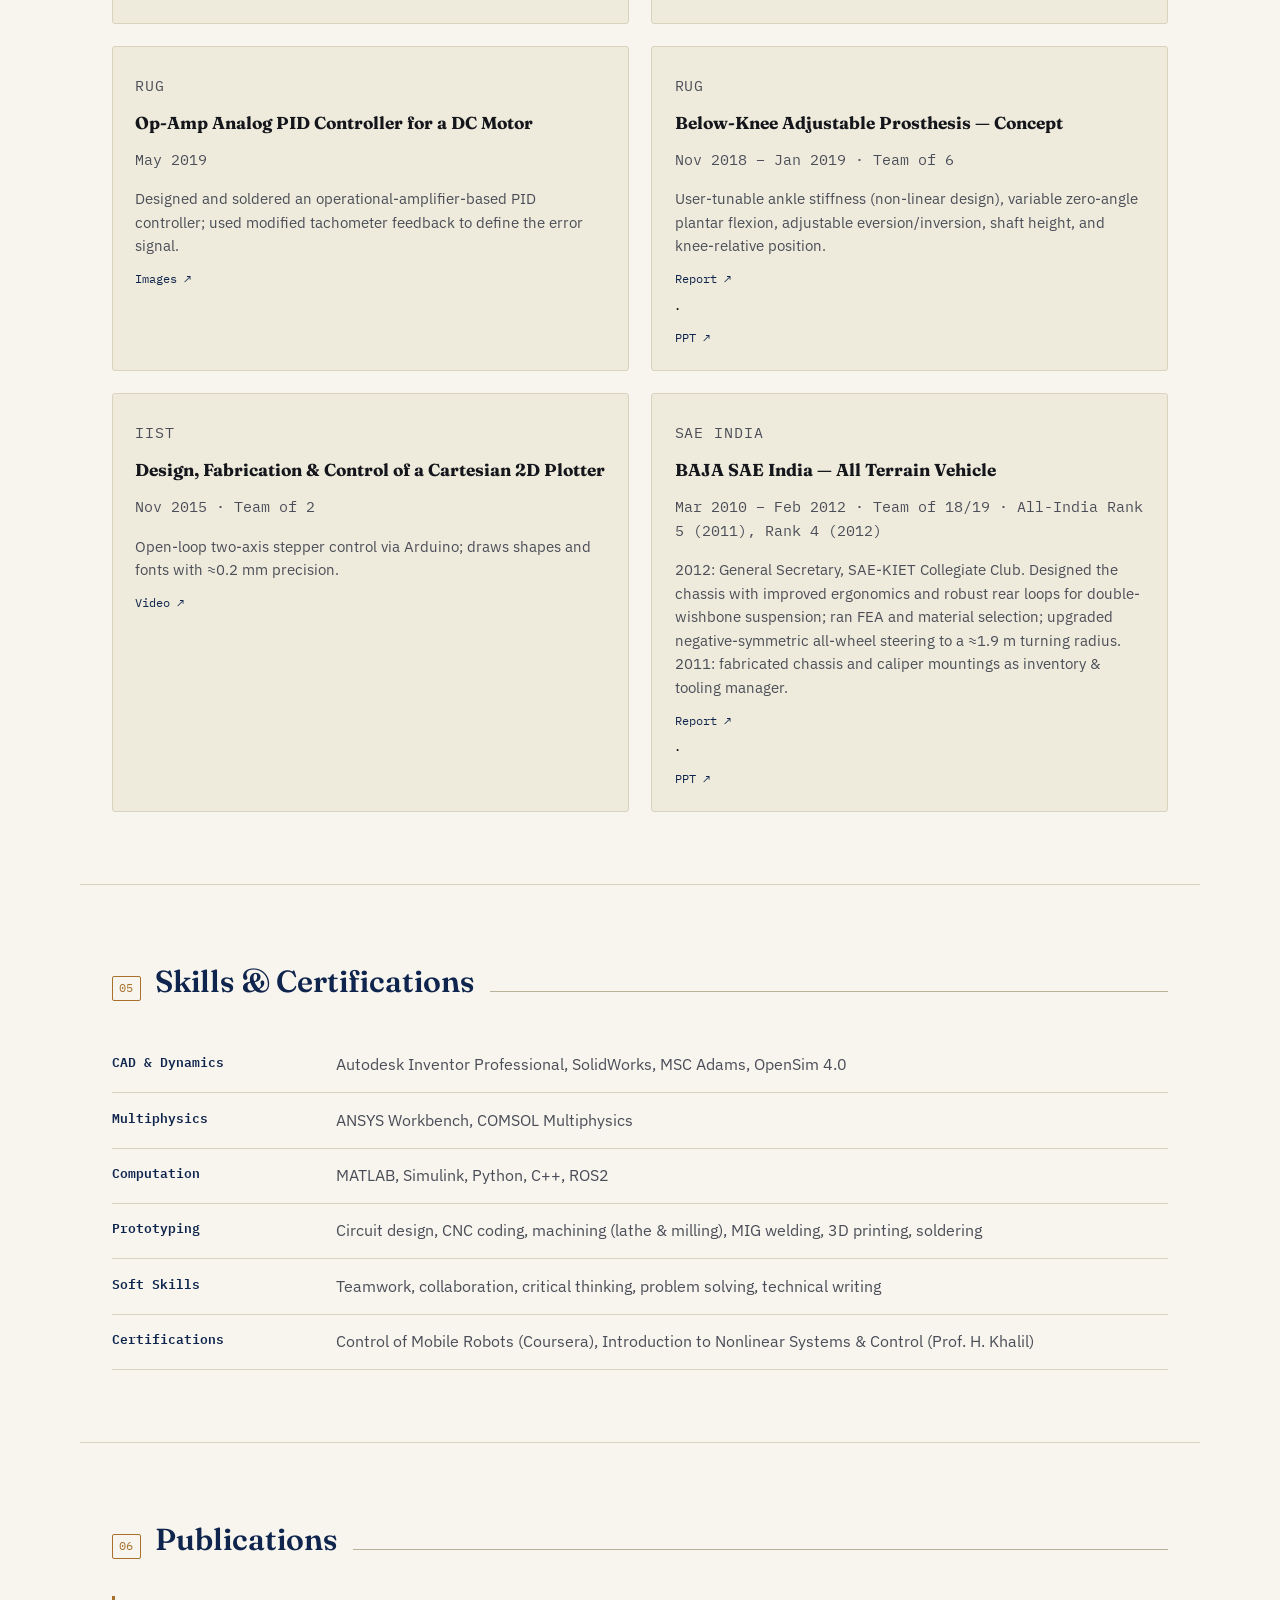
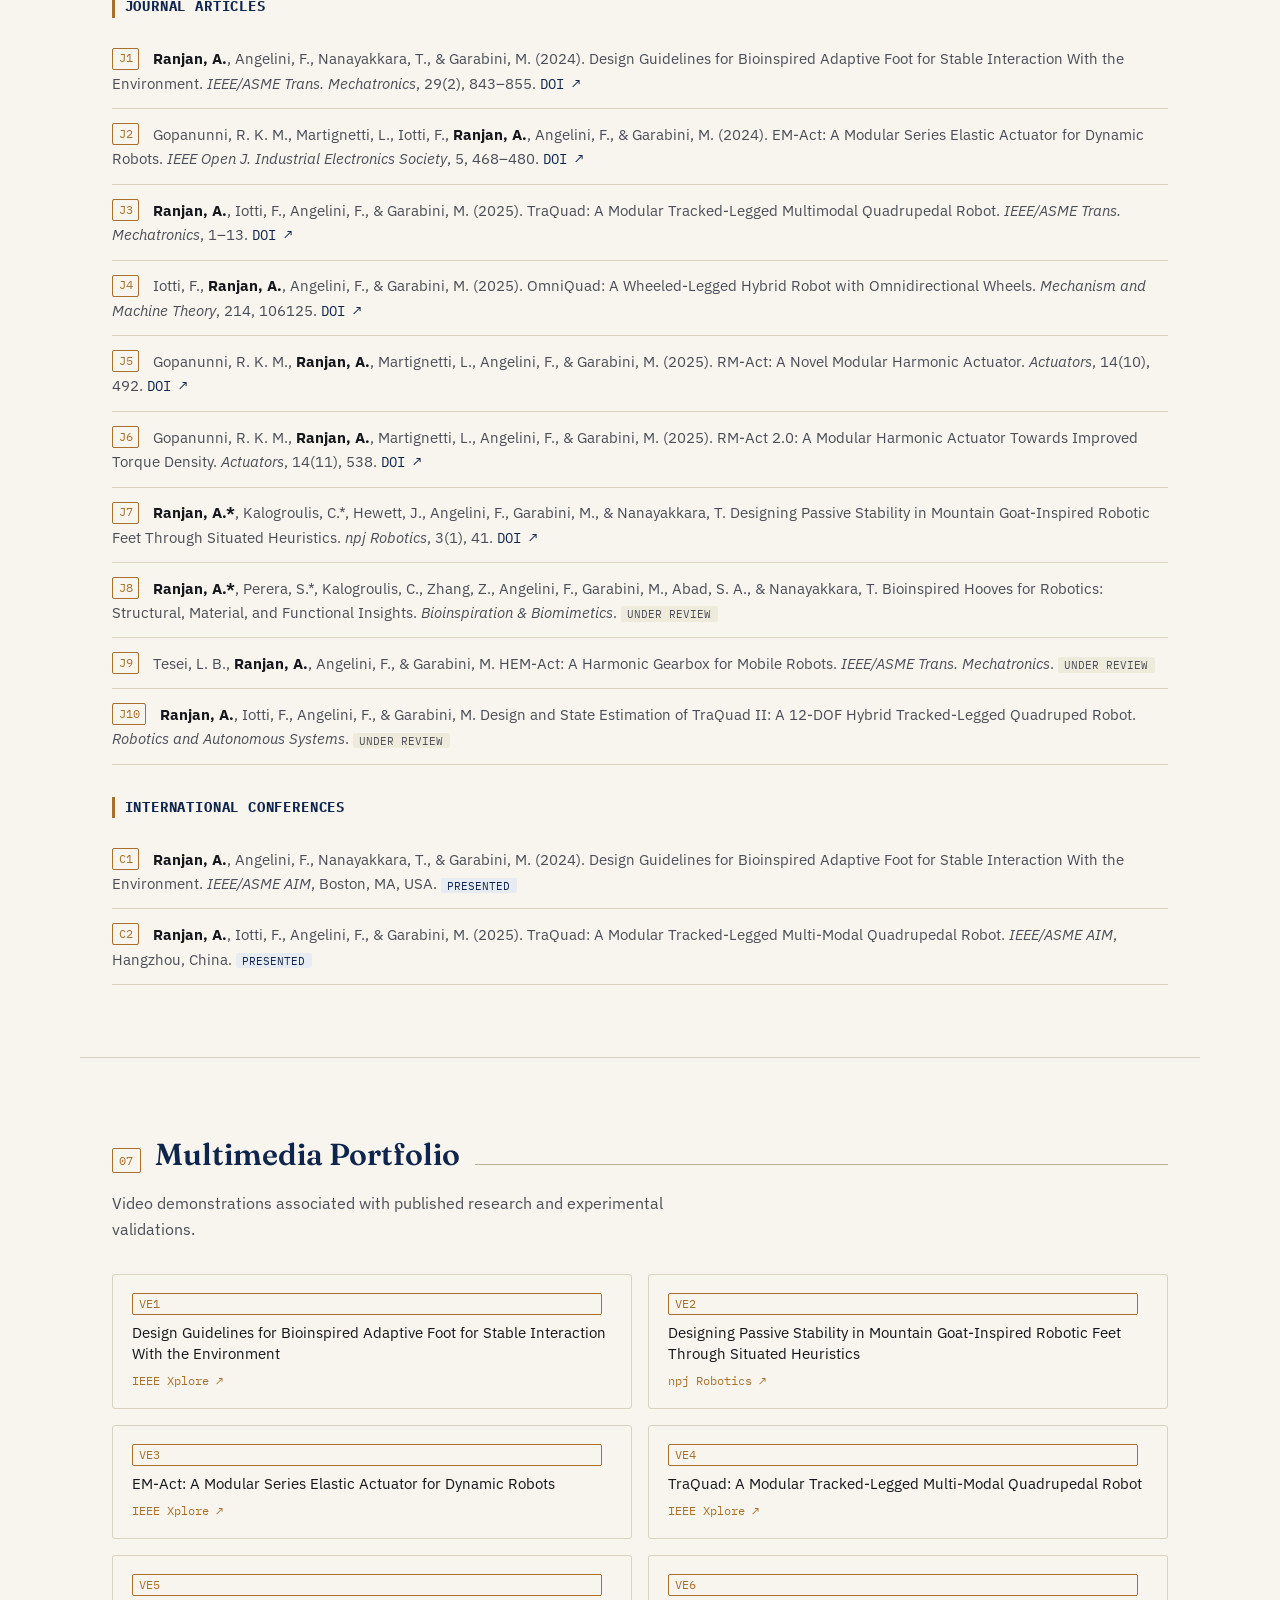
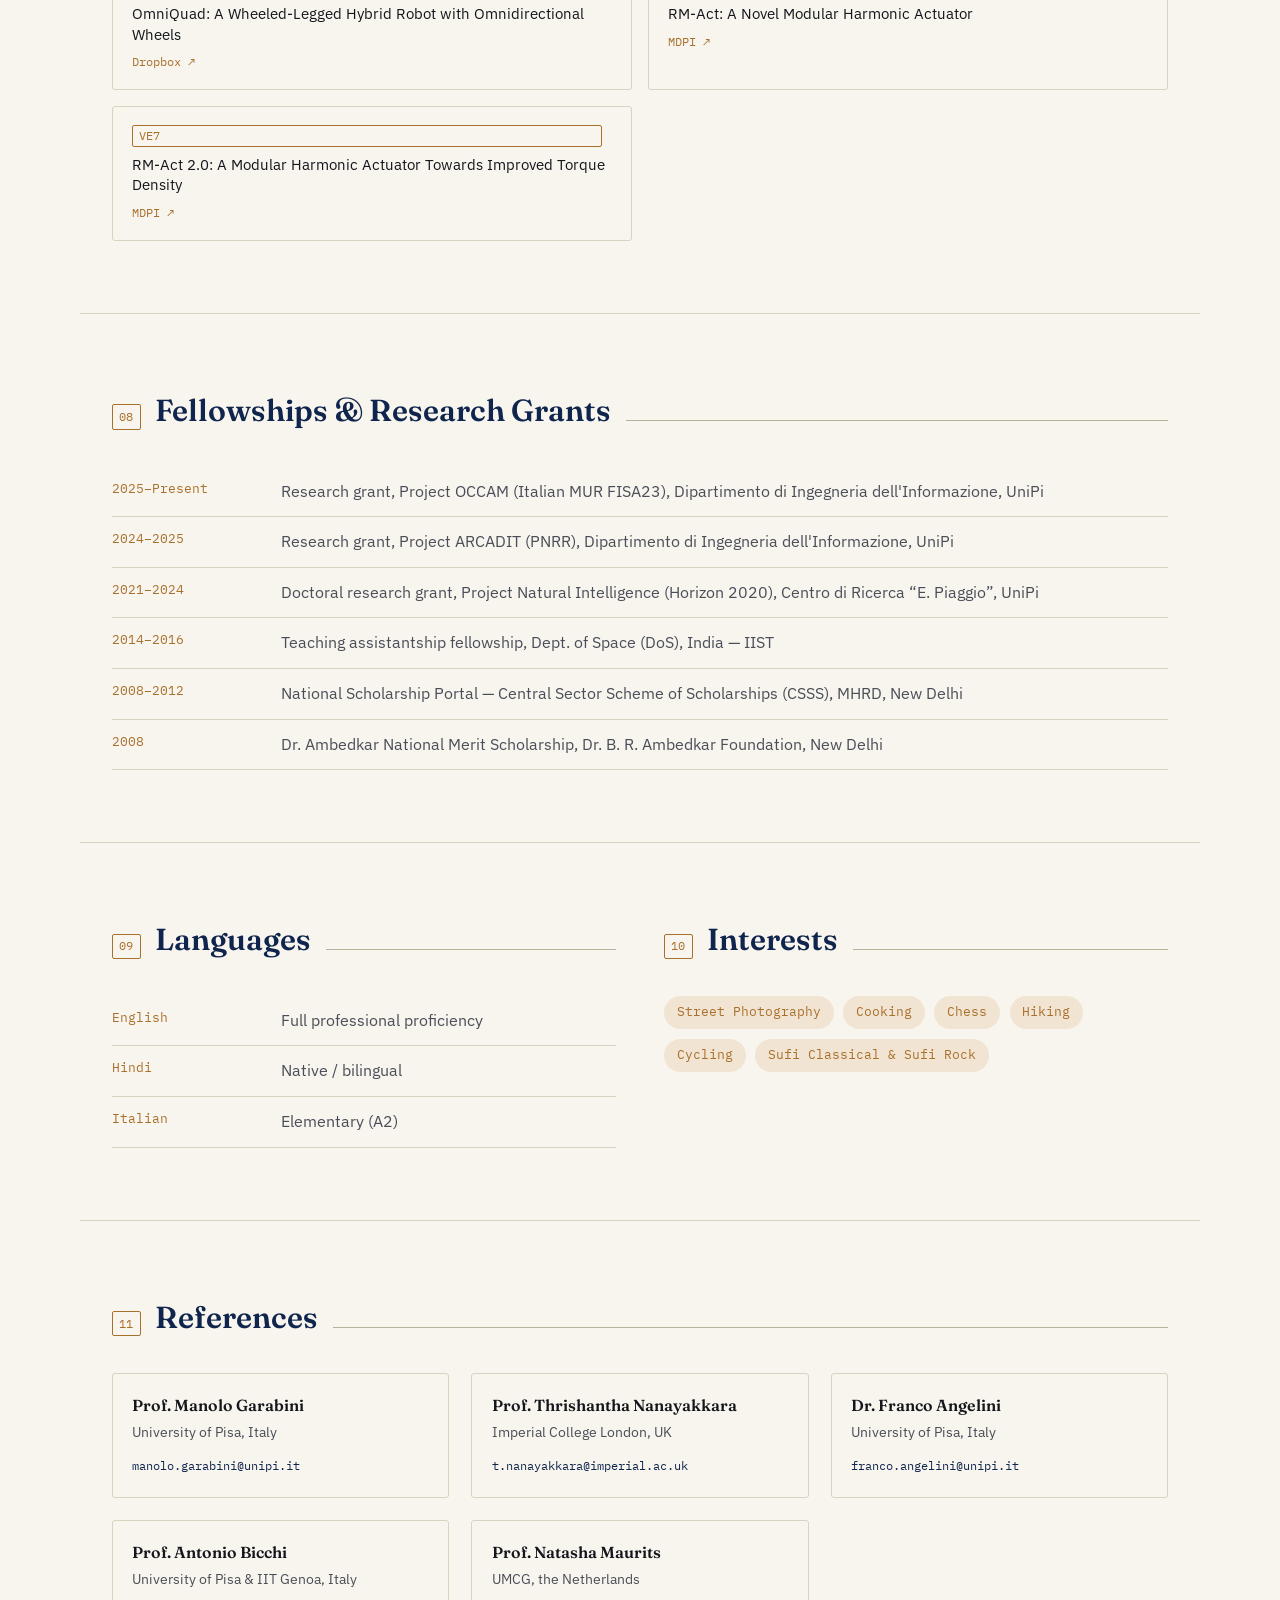
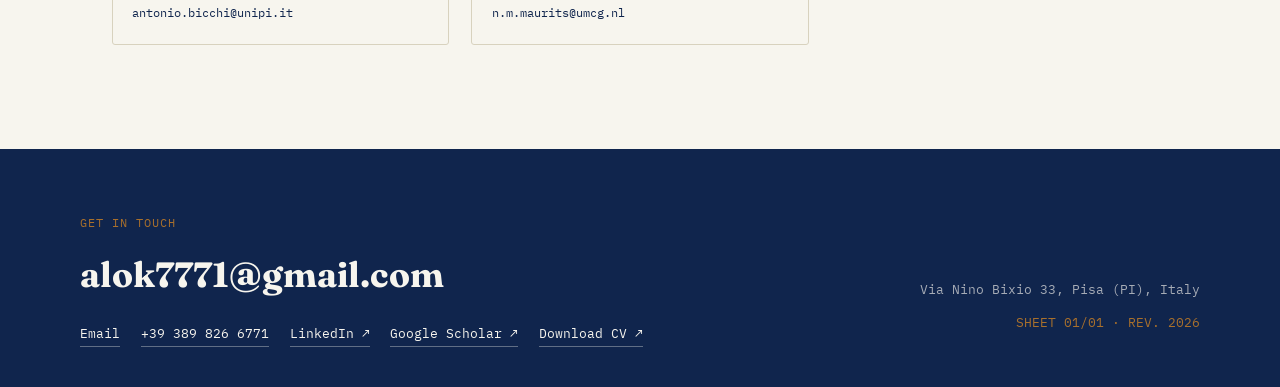
==== commit fff6a993: "Update hero tagline" ====
--- a/index.html
+++ b/index.html
@@ -42,7 +42,7 @@
         <p class="eyebrow">Centro di Ricerca &ldquo;E. Piaggio&rdquo; &middot; University of Pisa</p>
         <h1 class="hero-name">Alok<br>Ranjan</h1>
         <p class="hero-role">Postdoctoral Researcher — Robotics</p>
-        <p class="hero-tagline">I design legged robots that stay upright where wheels and intuition run out — bio-inspired feet, hybrid tracked-legged locomotion, and morphology shaped by reinforcement learning rather than guesswork.</p>
+        <p class="hero-tagline">I design robots for locomotion in uneven terrains. Bio-inspired morphology design, multi-modal locomotion, and morphology optimization by analytical, heuristic, and reinforcement learning are my main are of interest.</p>
         <div class="hero-actions">
           <a href="#publications" class="btn btn-primary">View publications</a>
           <a href="#contact" class="btn btn-ghost">Get in touch</a>
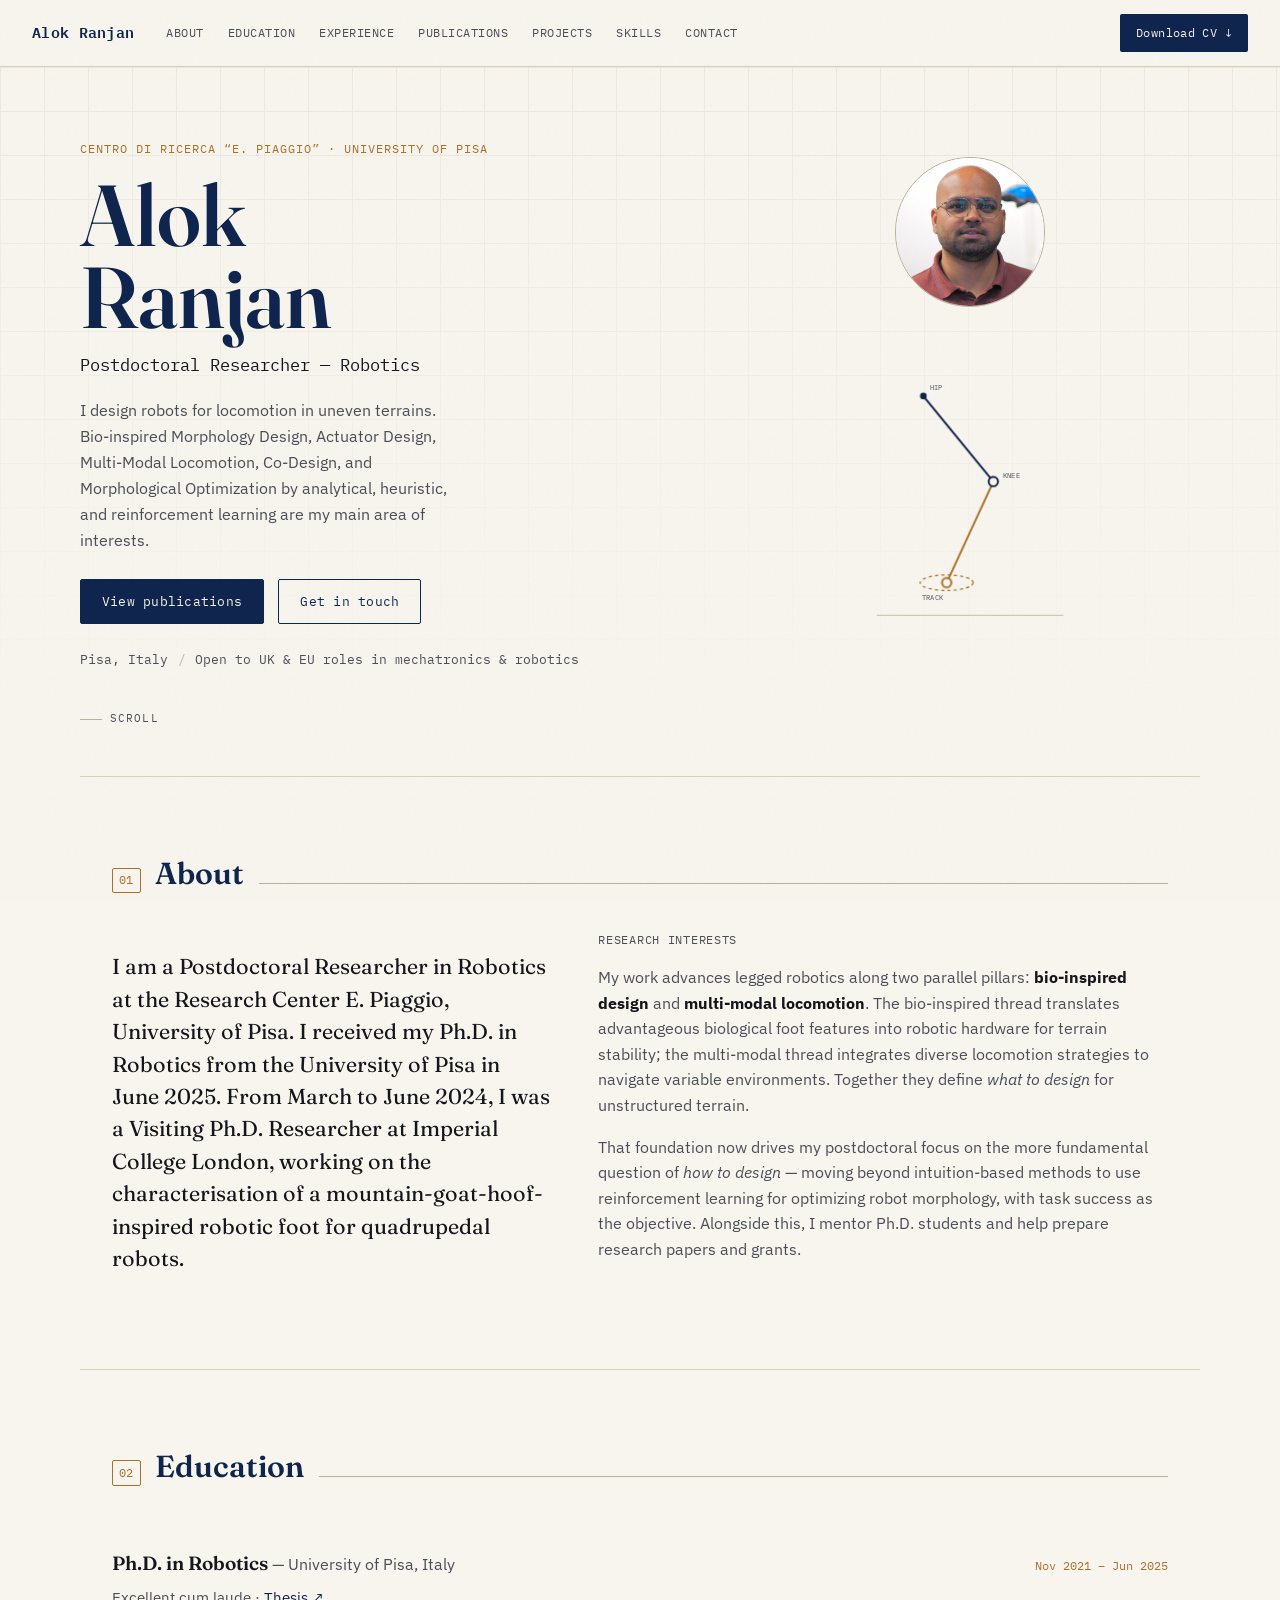
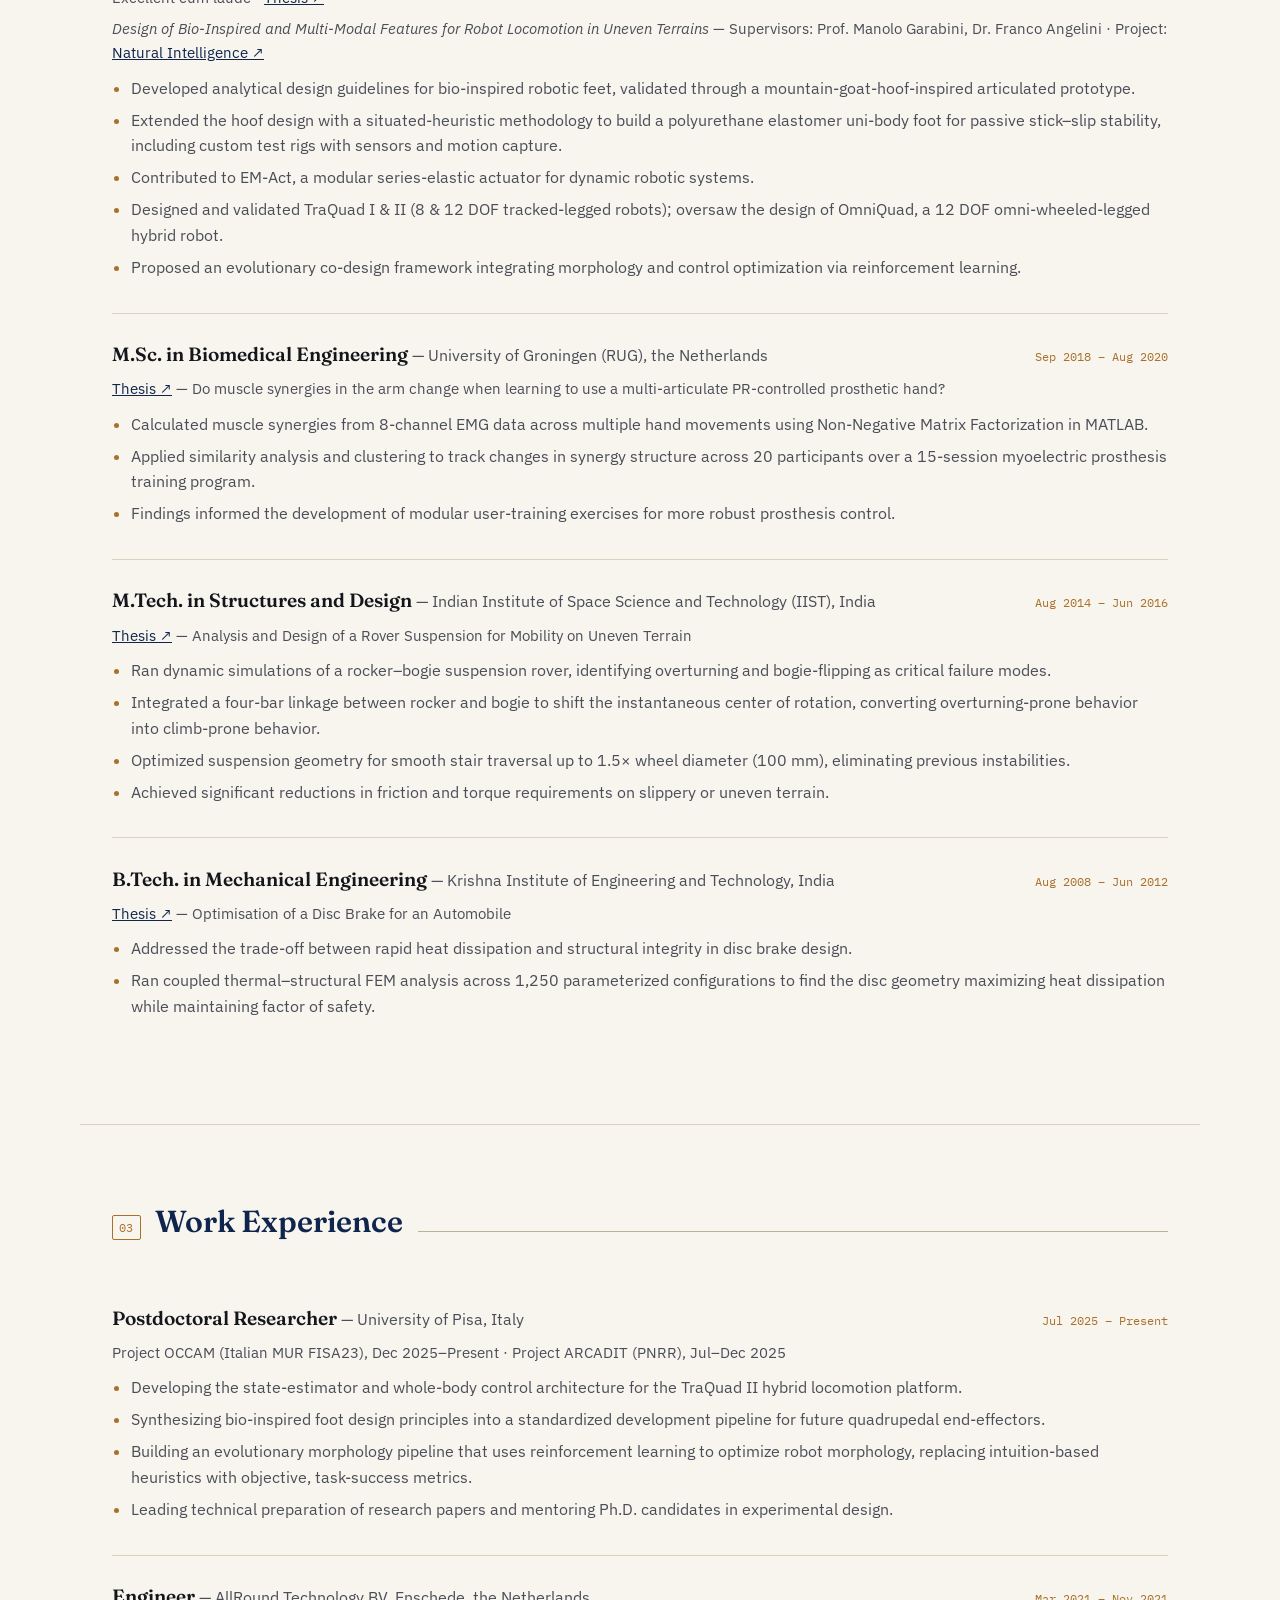
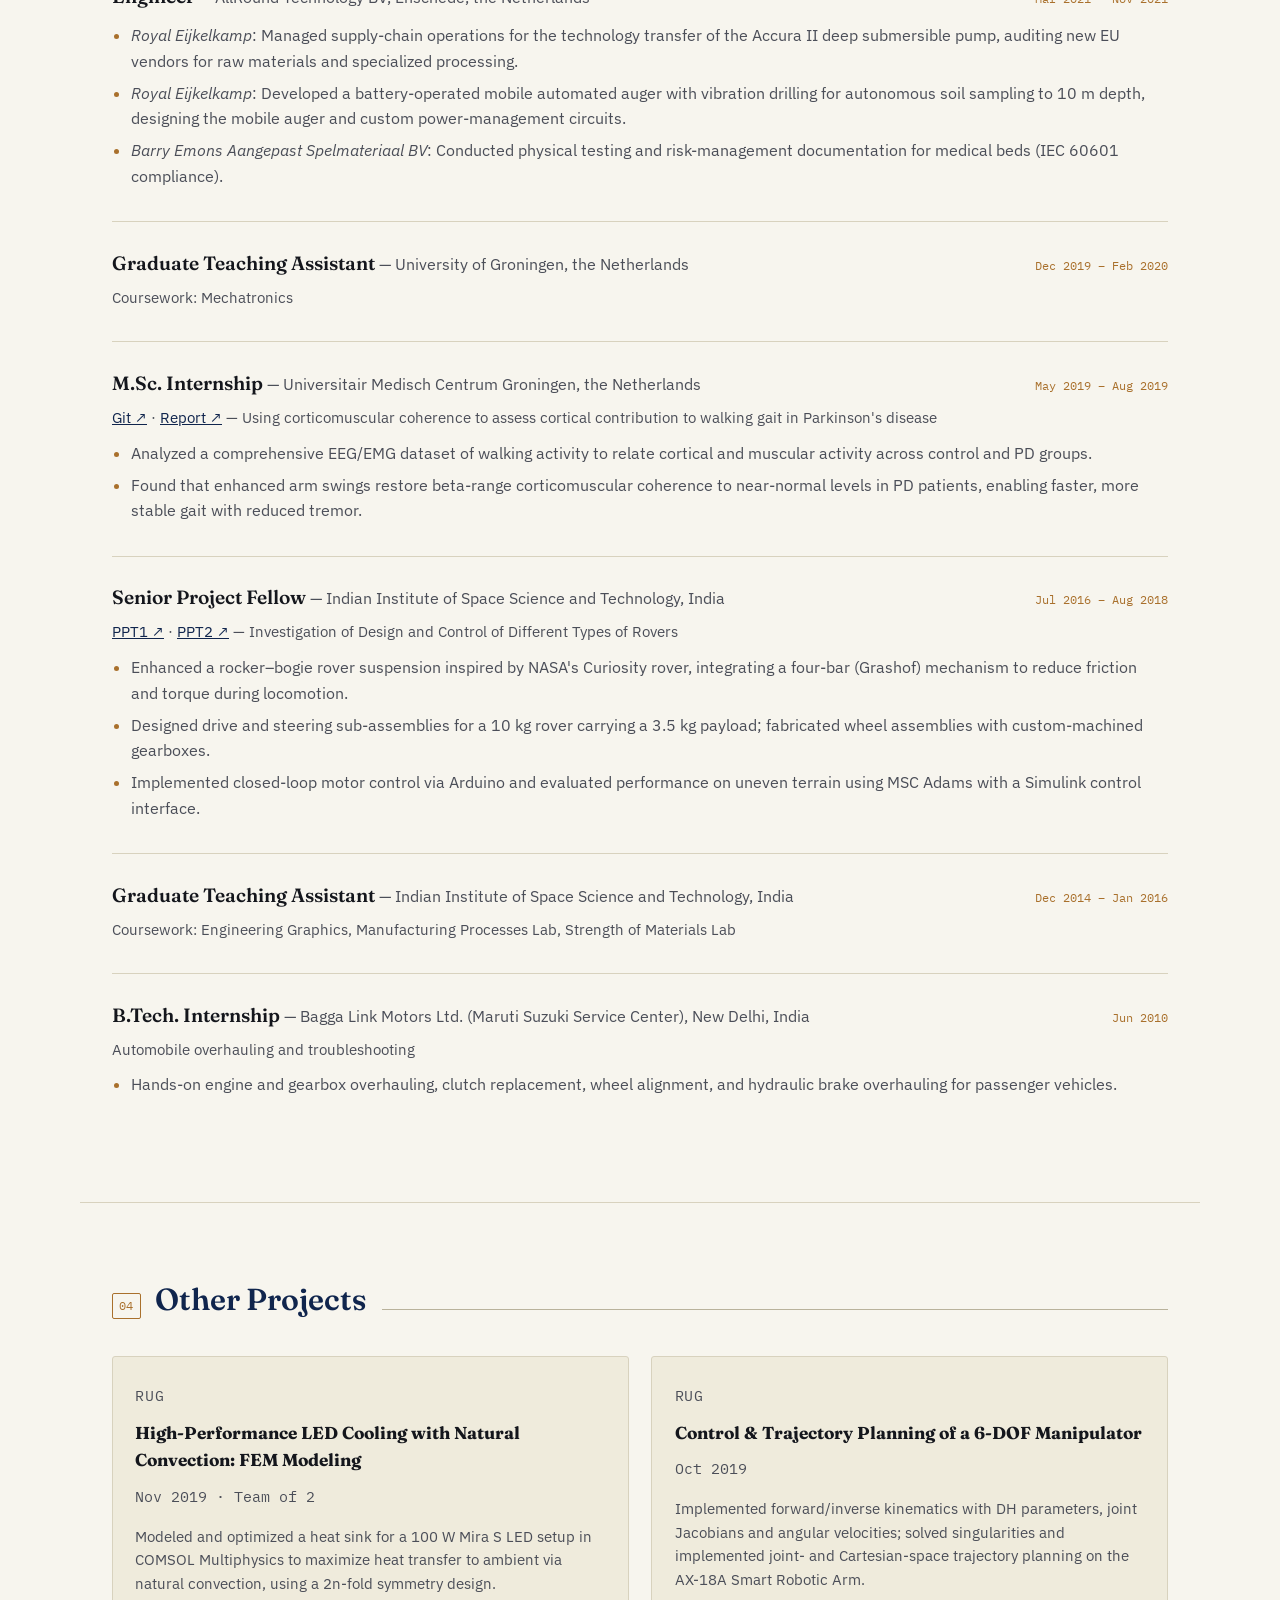
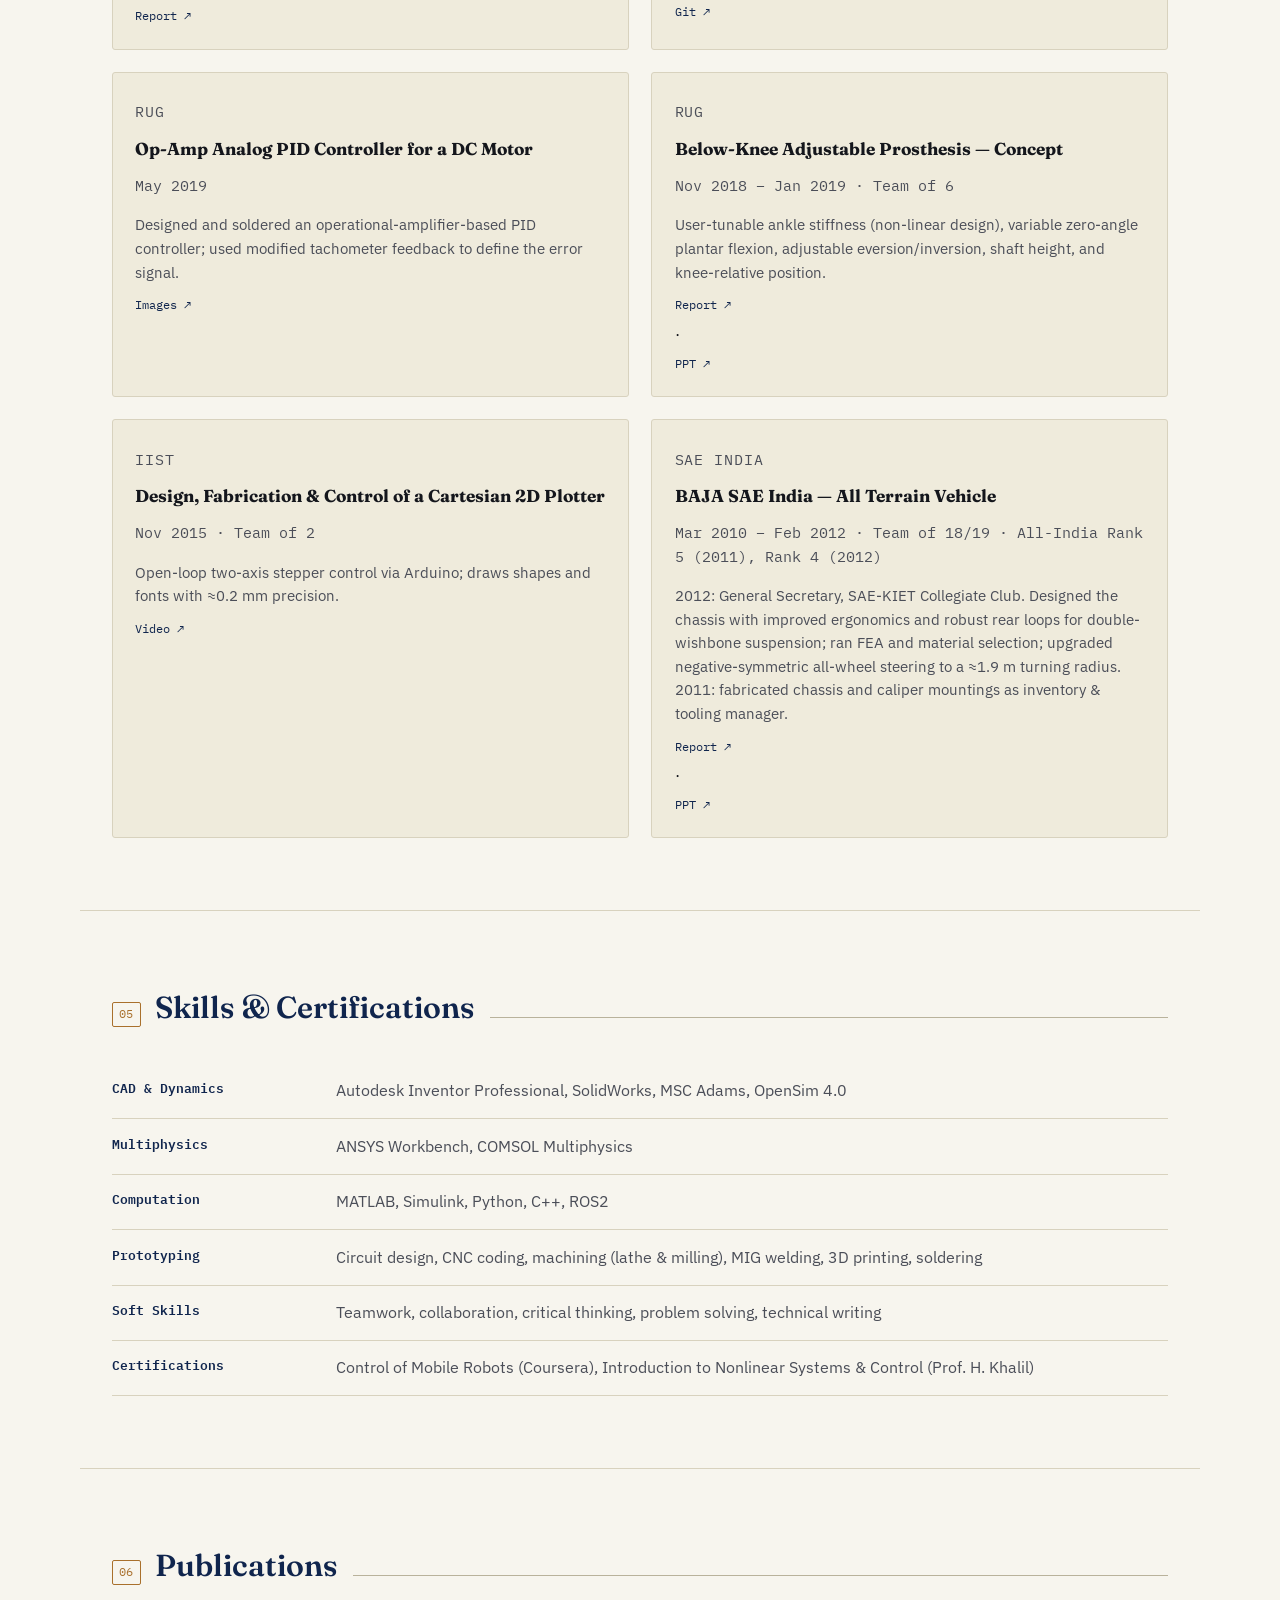
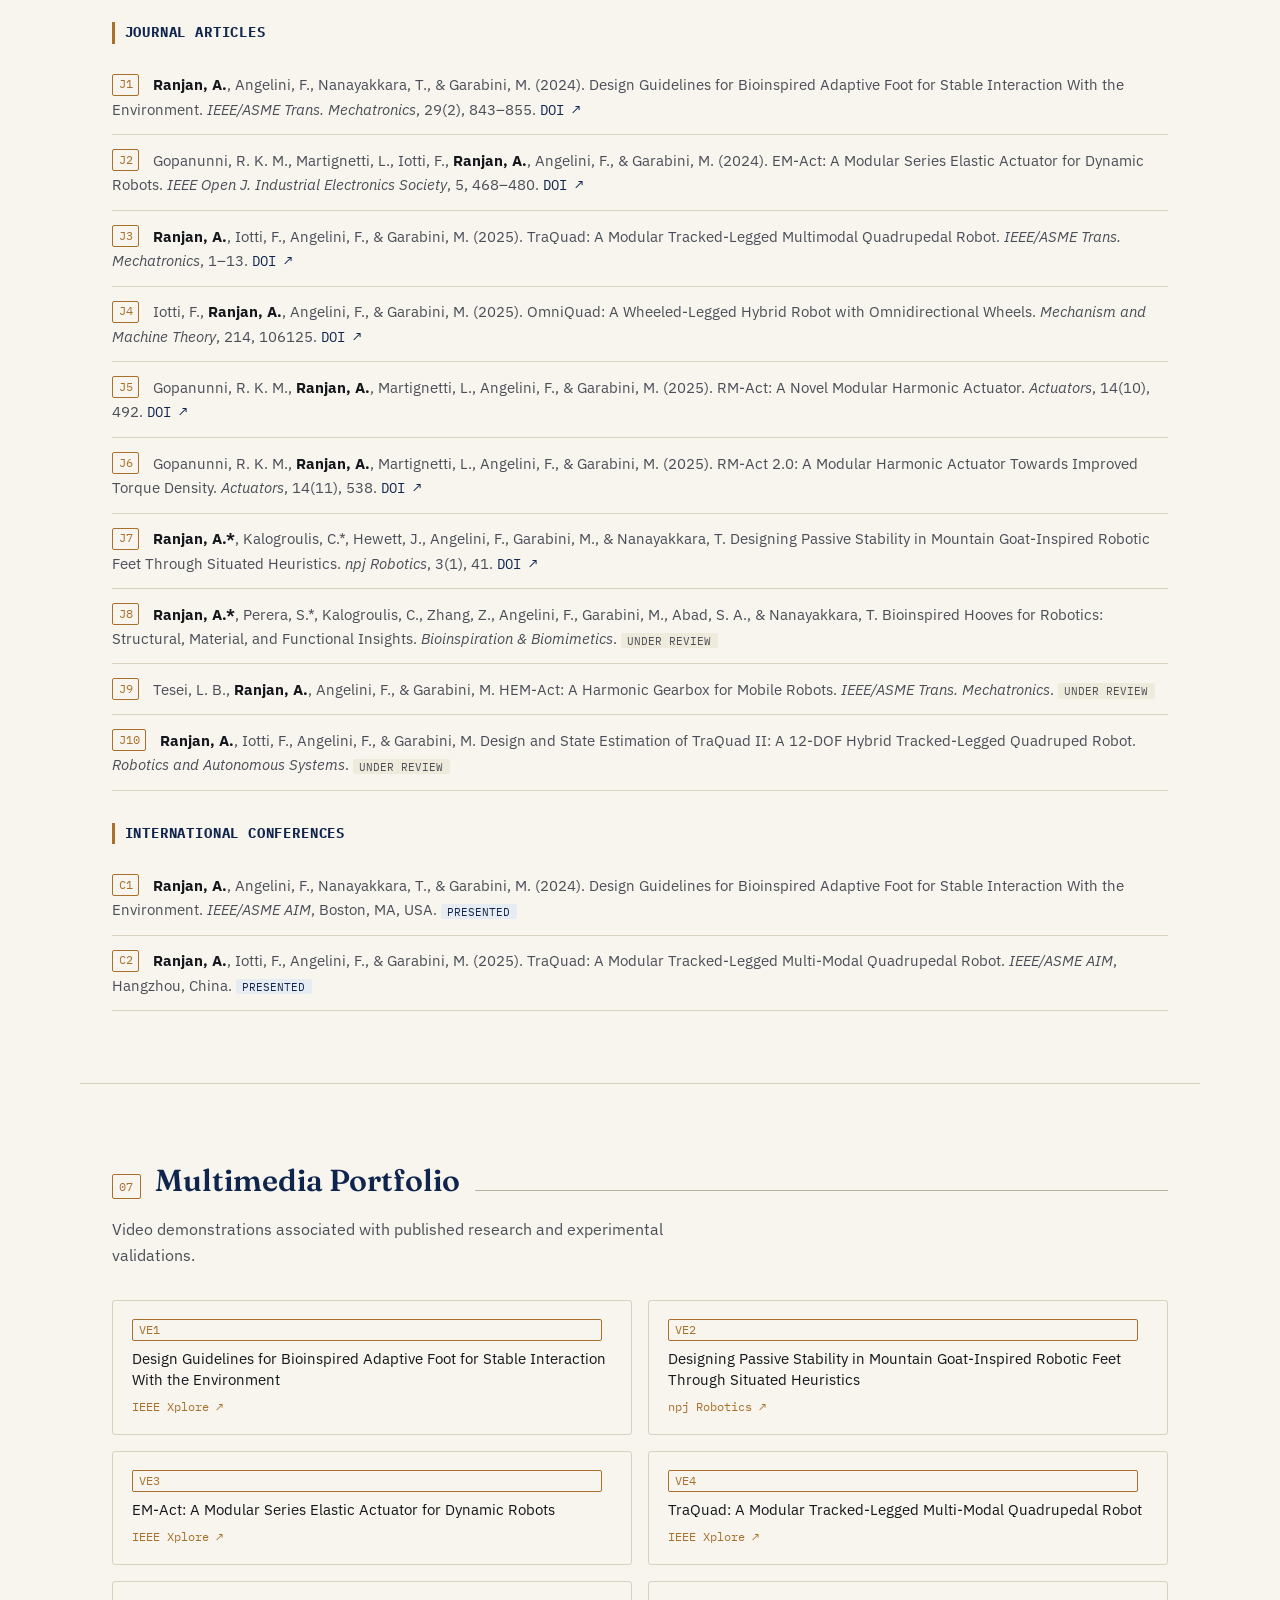
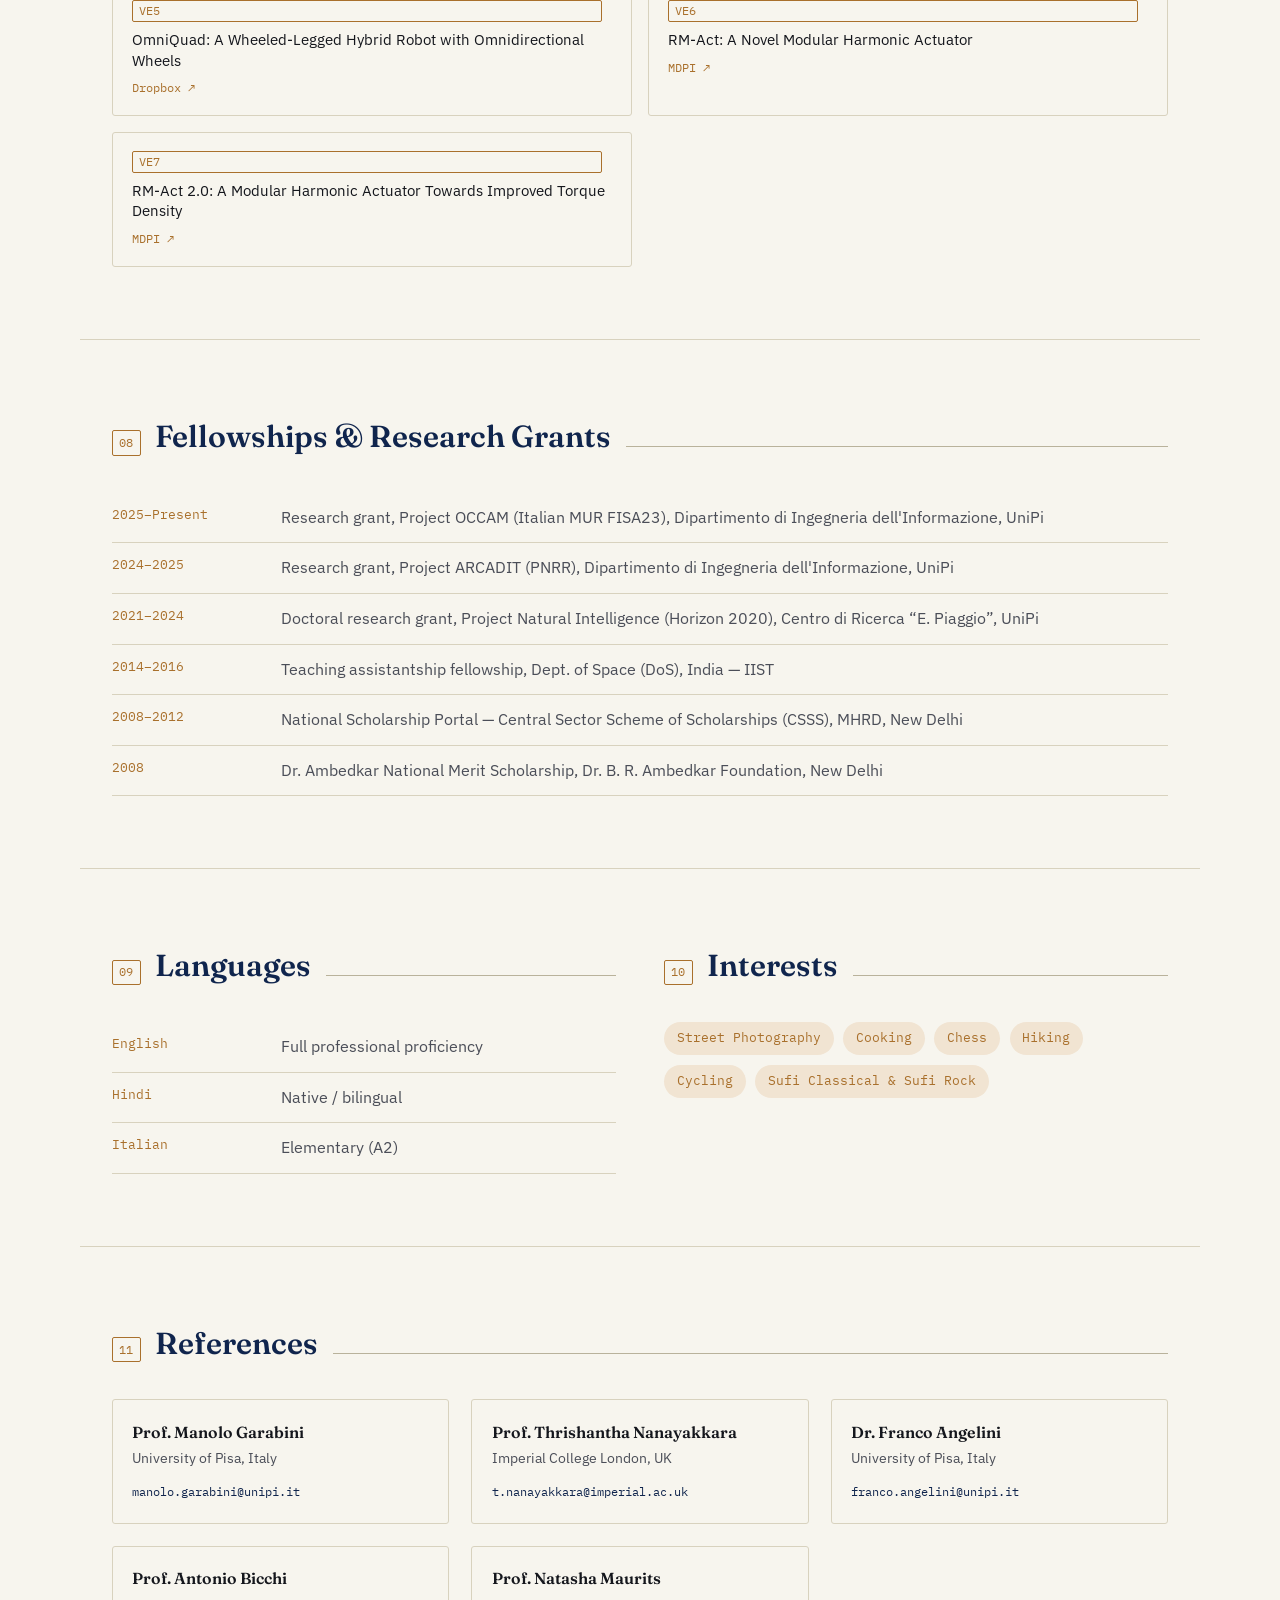
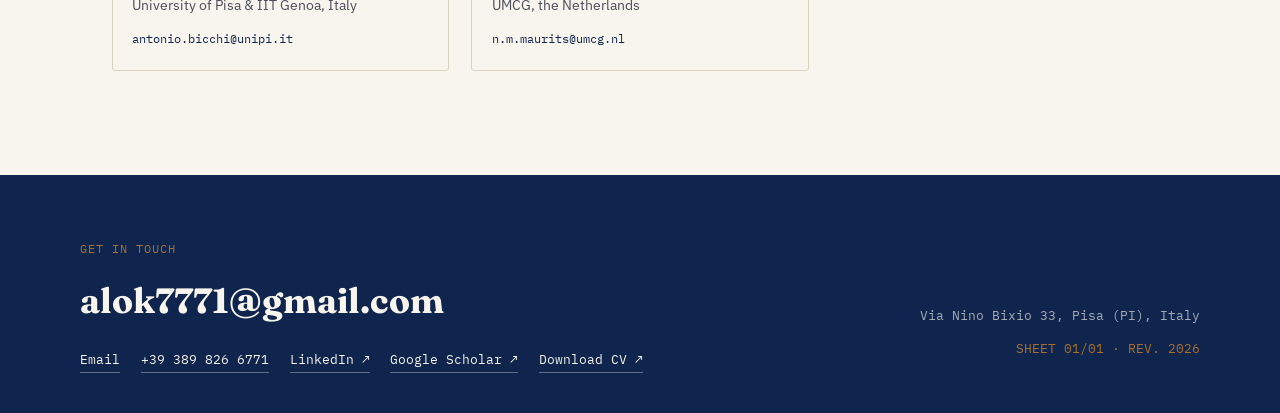
==== commit 183e826e: "Update hero tagline" ====
--- a/index.html
+++ b/index.html
@@ -42,7 +42,7 @@
         <p class="eyebrow">Centro di Ricerca &ldquo;E. Piaggio&rdquo; &middot; University of Pisa</p>
         <h1 class="hero-name">Alok<br>Ranjan</h1>
         <p class="hero-role">Postdoctoral Researcher — Robotics</p>
-        <p class="hero-tagline">I design robots for locomotion in uneven terrains. Bio-inspired morphology design, multi-modal locomotion, and morphology optimization by analytical, heuristic, and reinforcement learning are my main are of interest.</p>
+        <p class="hero-tagline">I design robots for locomotion in uneven terrains. Bio-inspired Morphology Design, Actuator Design, Multi-Modal Locomotion, Co-Design, and Morphological Optimization  by analytical, heuristic, and reinforcement learning are my main area of interests.</p>
         <div class="hero-actions">
           <a href="#publications" class="btn btn-primary">View publications</a>
           <a href="#contact" class="btn btn-ghost">Get in touch</a>
